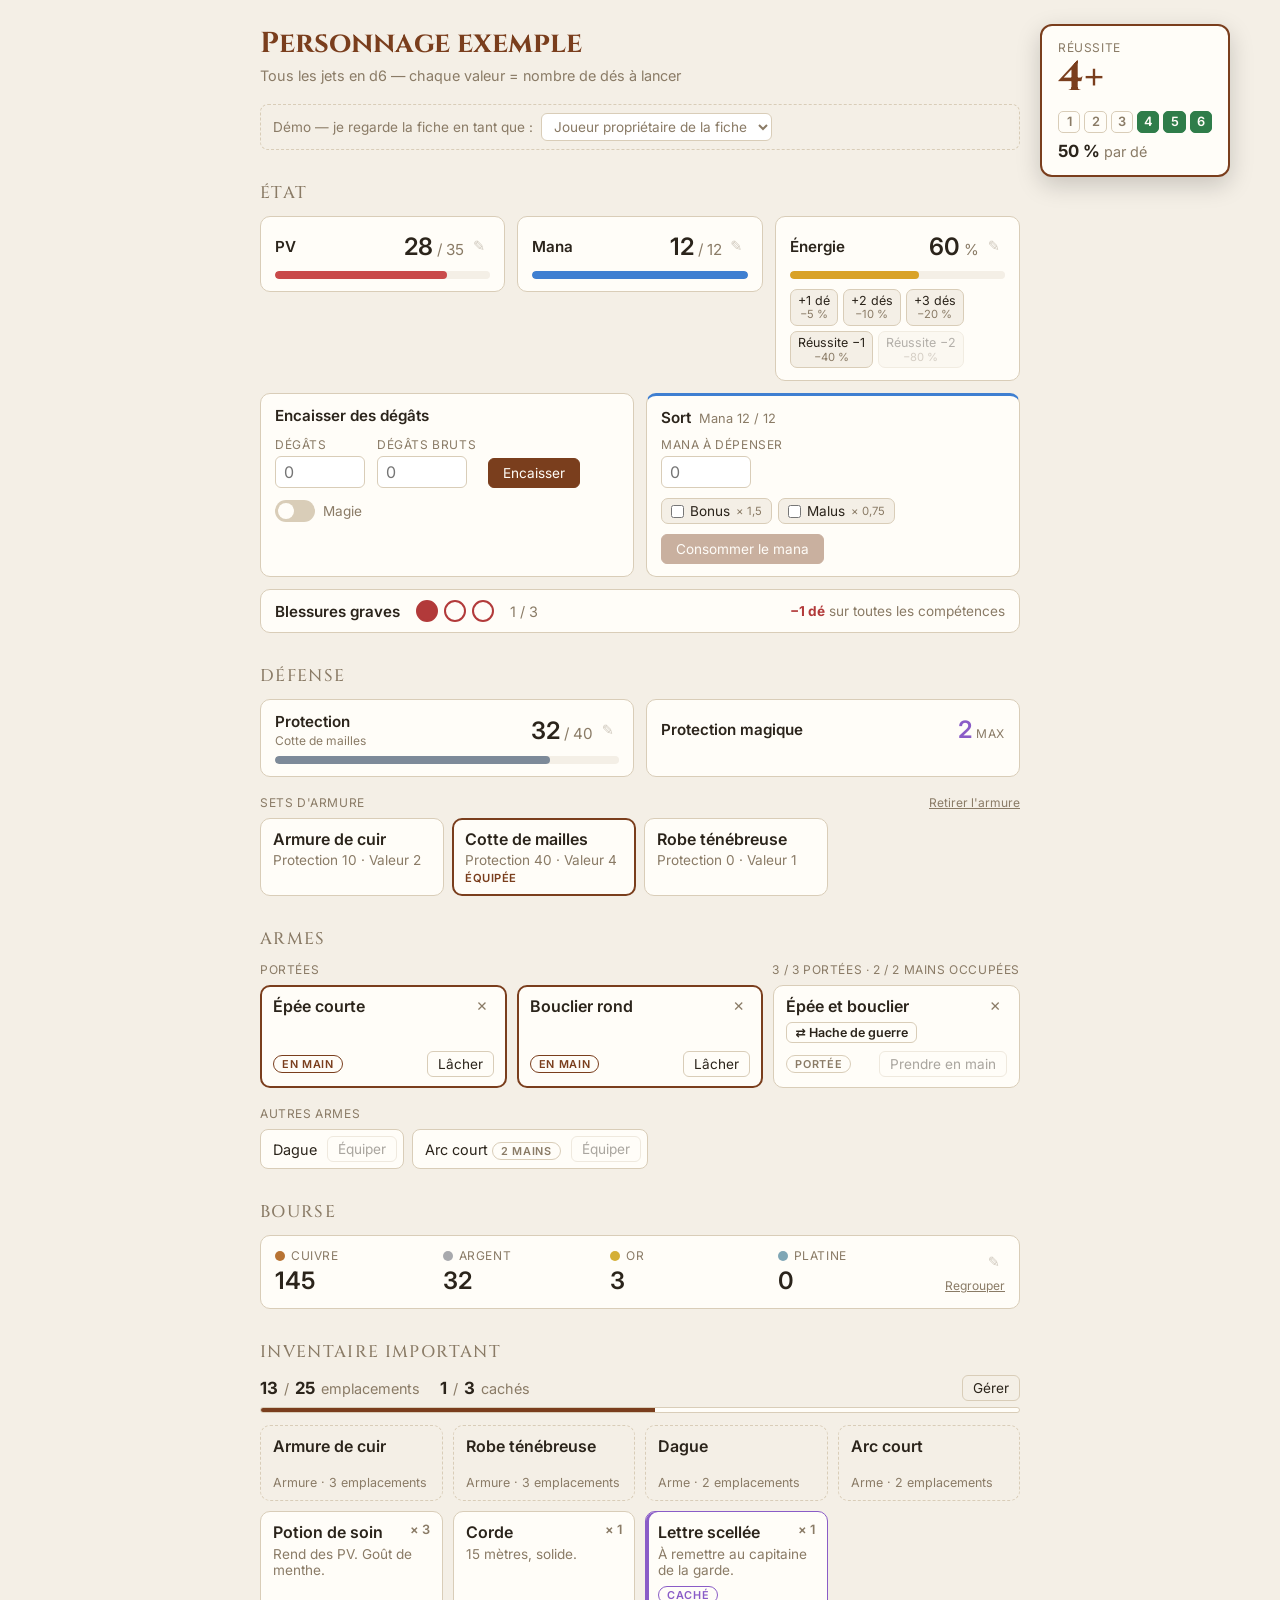
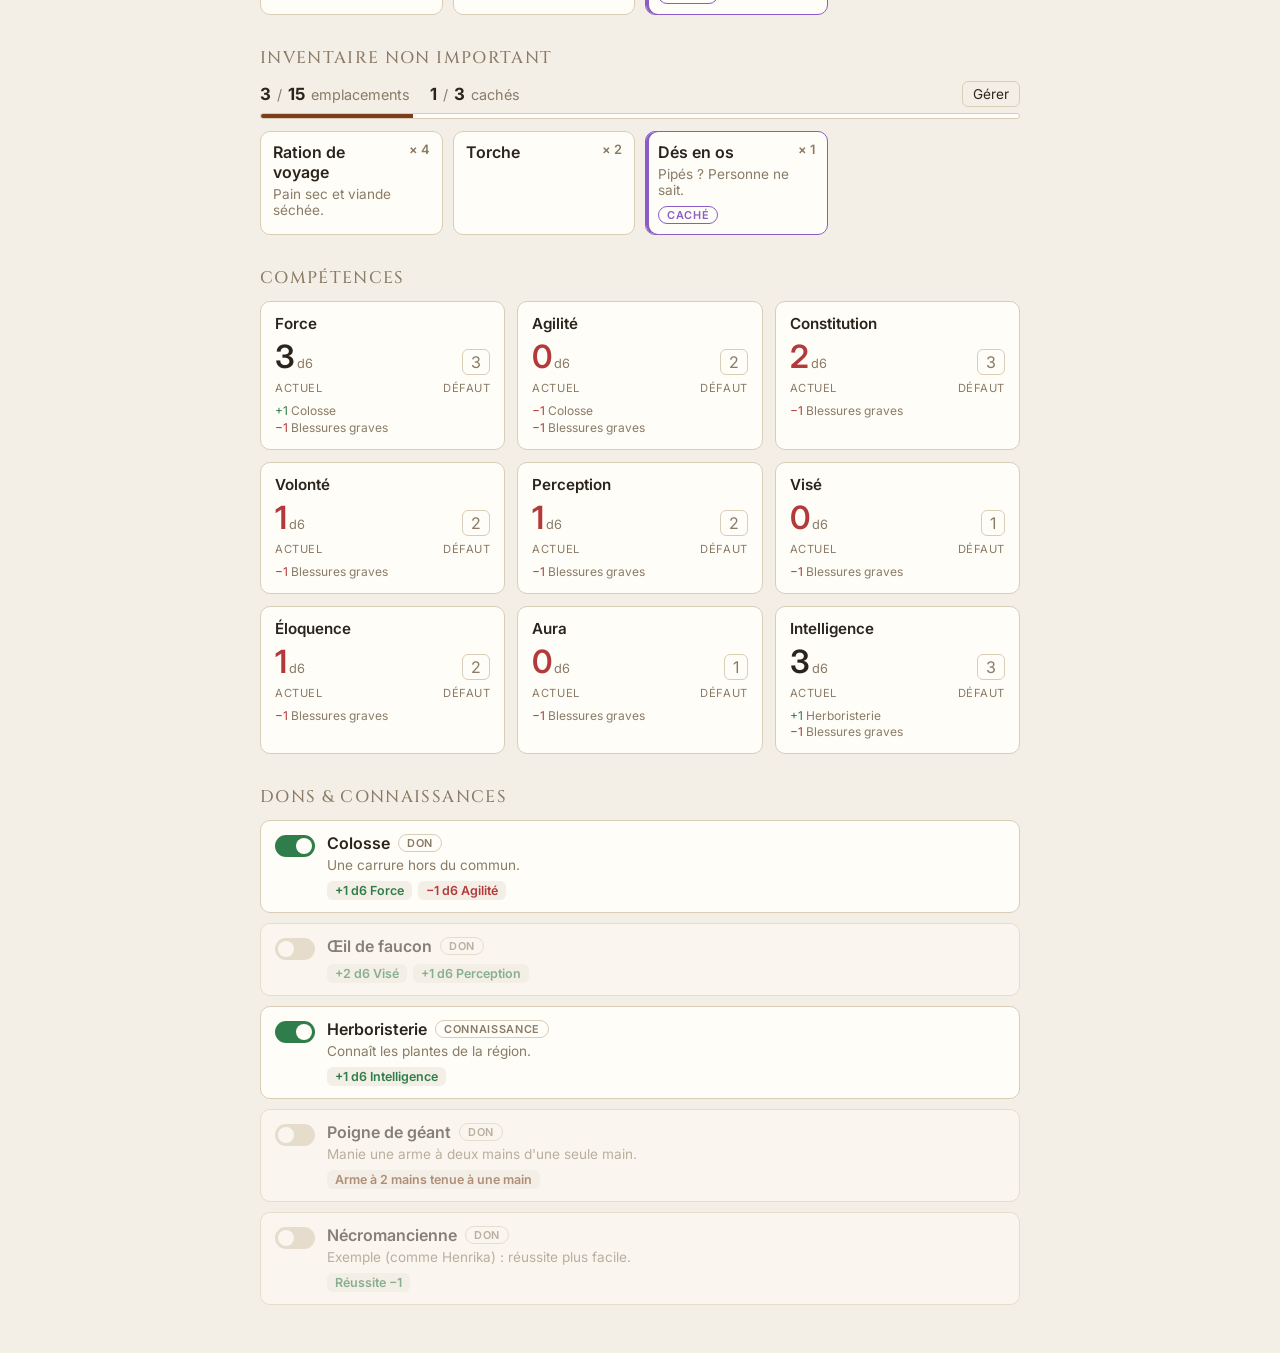
==== fiches/nardin/index.html @ 3ba42254 "Version 0.3.2 : image du personnage dans la marge gauche (Google Drive) - Apps Script : Images.gs (a" ====
<!doctype html>
<html lang="fr">
<head>
<meta charset="utf-8">
<meta name="viewport" content="width=device-width, initial-scale=1">
<title>Fiche personnage</title>
<link rel="preconnect" href="https://fonts.googleapis.com">
<link href="https://fonts.googleapis.com/css2?family=Cinzel:wght@500;700&family=Inter:wght@400;600&display=swap" rel="stylesheet">
<!-- VERSION (?v=…) : la même que dans ../../index.html, à changer partout à chaque mise à jour. -->
<link rel="stylesheet" href="css/base.css?v=0.3.2">
<link rel="stylesheet" href="css/composants.css?v=0.3.2">
<link rel="stylesheet" href="css/ressources.css?v=0.3.2">
<link rel="stylesheet" href="css/degats.css?v=0.3.2">
<link rel="stylesheet" href="css/mana.css?v=0.3.2">
<link rel="stylesheet" href="css/blessures.css?v=0.3.2">
<link rel="stylesheet" href="css/armures.css?v=0.3.2">
<link rel="stylesheet" href="css/armes.css?v=0.3.2">
<link rel="stylesheet" href="css/bourse.css?v=0.3.2">
<link rel="stylesheet" href="css/inventaire.css?v=0.3.2">
<link rel="stylesheet" href="css/competences.css?v=0.3.2">
<link rel="stylesheet" href="css/dons.css?v=0.3.2">
<link rel="stylesheet" href="css/mj.css?v=0.3.2">
<link rel="stylesheet" href="css/reussite.css?v=0.3.2">
</head>
<body>
<main class="fiche">
  <h1 id="nom-perso"></h1>
  <div class="sous-titre">Tous les jets en d6 — chaque valeur = nombre de dés à lancer</div>

  <div class="demo-role">
    Démo — je regarde la fiche en tant que :
    <select id="choix-role">
      <option value="mj">MJ</option>
      <option value="proprio" selected>Joueur propriétaire de la fiche</option>
      <option value="autre">Autre joueur</option>
    </select>
  </div>

  <h2>État</h2>
  <section class="ressources" id="ressources-etat"></section>
  <div class="actions-etat">
    <div id="zone-degats"></div>
    <div id="zone-mana"></div>
  </div>
  <div id="blessures"></div>

  <h2>Défense</h2>
  <section class="ressources deux" id="ressources-defense"></section>
  <div class="sous-label"><span>Sets d'armure</span><span id="retirer-armure"></span></div>
  <section class="armures" id="armures"></section>

  <h2>Armes</h2>
  <div class="sous-label sous-label--haut"><span>Portées</span><span id="compteur-armes"></span></div>
  <section class="slots" id="armes-portees"></section>
  <div class="sous-label"><span>Autres armes</span></div>
  <section class="inventaire" id="armes-inventaire"></section>

  <h2>Bourse</h2>
  <section class="bourse" id="bourse"></section>

  <div id="zone-inventaire"></div>
  <div id="zone-inventaireNonImportant"></div>

  <h2>Compétences</h2>
  <section class="competences" id="competences"></section>

  <h2>Dons &amp; connaissances</h2>
  <section class="dons" id="dons"></section>
  <div id="zone-mj"></div>

  <div id="reglages-mj"></div>
</main>

<aside class="panneau-reussite" id="reussite" aria-label="Seuil de réussite"></aside>

<!-- Outils -->
<script src="js/outils.js?v=0.3.2"></script>
<!-- Règles du jeu : données et calculs (aucun affichage) -->
<script src="js/regles/competences.js?v=0.3.2"></script>
<script src="js/regles/ressources.js?v=0.3.2"></script>
<script src="js/regles/armures.js?v=0.3.2"></script>
<script src="js/regles/armes.js?v=0.3.2"></script>
<script src="js/regles/bourse.js?v=0.3.2"></script>
<script src="js/regles/inventaires.js?v=0.3.2"></script>
<script src="js/regles/blessures.js?v=0.3.2"></script>
<script src="js/regles/efforts.js?v=0.3.2"></script>
<script src="js/regles/fatigue.js?v=0.3.2"></script>
<script src="js/regles/mana.js?v=0.3.2"></script>
<script src="js/regles/reussite.js?v=0.3.2"></script>
<script src="js/regles/dons.js?v=0.3.2"></script>
<script src="js/regles/des.js?v=0.3.2"></script>
<script src="js/regles/droits.js?v=0.3.2"></script>
<script src="js/regles/fiche.js?v=0.3.2"></script>
<!-- Actions : modifient la fiche en vérifiant les droits -->
<script src="js/actions/etat.js?v=0.3.2"></script>
<script src="js/actions/degats.js?v=0.3.2"></script>
<script src="js/actions/mana.js?v=0.3.2"></script>
<script src="js/actions/equipement.js?v=0.3.2"></script>
<script src="js/actions/bourse.js?v=0.3.2"></script>
<script src="js/actions/inventaire.js?v=0.3.2"></script>
<script src="js/actions/dons.js?v=0.3.2"></script>
<!-- Affichage : un fichier par bloc de la fiche -->
<script src="js/affichage/ressources.js?v=0.3.2"></script>
<script src="js/affichage/usure.js?v=0.3.2"></script>
<script src="js/affichage/efforts.js?v=0.3.2"></script>
<script src="js/affichage/reussite.js?v=0.3.2"></script>
<script src="js/affichage/degats.js?v=0.3.2"></script>
<script src="js/affichage/mana.js?v=0.3.2"></script>
<script src="js/affichage/blessures.js?v=0.3.2"></script>
<script src="js/affichage/armures.js?v=0.3.2"></script>
<script src="js/affichage/armes.js?v=0.3.2"></script>
<script src="js/affichage/bourse.js?v=0.3.2"></script>
<script src="js/affichage/inventaire.js?v=0.3.2"></script>
<script src="js/affichage/competences.js?v=0.3.2"></script>
<script src="js/affichage/dons.js?v=0.3.2"></script>
<script src="js/affichage/nouveau-don.js?v=0.3.2"></script>
<script src="js/affichage/reglages-mj.js?v=0.3.2"></script>
<!-- Lien avec le site (fiche ouverte dans le Grimoire) -->
<script src="js/integration/donnees-rp.js?v=0.3.2"></script>
<script src="js/integration/site.js?v=0.3.2"></script>
<!-- Démo (fiche ouverte seule) et démarrage : toujours en dernier -->
<script src="js/demo.js?v=0.3.2"></script>
<script src="js/demarrage.js?v=0.3.2"></script>
</body>
</html>
---- fiches/nardin/css/base.css ----
/* ─────────────────────────────────────────────────────────────
   Base : couleurs (clair / sombre), page, titres, petits éléments communs
   Chargé en premier ; chaque autre fichier correspond à un fichier de js/affichage/.
   ───────────────────────────────────────────────────────────── */

:root {
  --bg: #f4efe6; --carte: #fffdf8; --bord: #d9cdb8;
  --texte: #2b241b; --doux: #8a7b66; --accent: #7a3e1d;
  --bonus: #2f7d4a; --malus: #b23a3a; --champ: #fff;
}
@media (prefers-color-scheme: dark) {
  :root:not([data-theme="light"]) {
    --bg: #17140f; --carte: #221d16; --bord: #3d3427;
    --texte: #eee5d6; --doux: #a3947d; --accent: #e09a62;
    --bonus: #6fcf8e; --malus: #ef7b7b; --champ: #1a1611;
  }
}
:root[data-theme="dark"] {
  --bg: #17140f; --carte: #221d16; --bord: #3d3427;
  --texte: #eee5d6; --doux: #a3947d; --accent: #e09a62;
  --bonus: #6fcf8e; --malus: #ef7b7b; --champ: #1a1611;
}

* { box-sizing: border-box; }
body {
  margin: 0; padding: 24px 16px 48px;
  background: var(--bg); color: var(--texte);
  font-family: Inter, system-ui, sans-serif;
}
.fiche { max-width: 760px; margin: 0 auto; }
h1 { font-family: Cinzel, Georgia, serif; font-weight: 700; font-size: 1.8rem; margin: 0 0 4px; color: var(--accent); }
.sous-titre { color: var(--doux); font-size: .9rem; margin-bottom: 20px; }
h2 {
  font-family: Cinzel, Georgia, serif; font-weight: 500; font-size: 1.05rem;
  letter-spacing: .08em; text-transform: uppercase; margin: 32px 0 12px; color: var(--doux);
}
button, input, select, textarea { font: inherit; color: inherit; }

/* Barre de démo : qui regarde la fiche */
.demo-role {
  display: flex; flex-wrap: wrap; gap: 8px; align-items: center;
  font-size: .85rem; color: var(--doux);
  border: 1px dashed var(--bord); border-radius: 8px; padding: 8px 12px;
}
.demo-role select { background: var(--champ); border: 1px solid var(--bord); border-radius: 6px; padding: 4px 8px; }

.sous-label {
  display: flex; justify-content: space-between; align-items: center; margin: 18px 0 8px;
  font-size: .75rem; text-transform: uppercase; letter-spacing: .05em; color: var(--doux);
}
.sous-label--haut { margin-top: 0; }
.lien { background: none; border: none; color: var(--doux); cursor: pointer; font-size: .75rem; text-decoration: underline; padding: 0; }
.lien:hover { color: var(--accent); }

.detail-objet { display: block; font-size: .78rem; font-weight: 400; color: var(--doux); margin-top: 2px; }

.vide { color: var(--doux); font-style: italic; font-size: .9rem; }

.ligne { display: flex; flex-wrap: wrap; gap: 8px; }

.label { font-size: .75rem; text-transform: uppercase; letter-spacing: .05em; color: var(--doux); }
.erreur { color: var(--malus); font-size: .85rem; }

/* Fiche ouverte dans le site : pas de barre de démo, fond transparent */
body.integre { padding: 4px 2px 24px; background: transparent; }
body.integre .demo-role { display: none; }

body.integre .panneau-reussite { display: none; }   /* dans le site, c'est la page parente qui l'affiche */
body.integre { padding-bottom: 24px; }
---- fiches/nardin/css/composants.css ----
/* ─────────────────────────────────────────────────────────────
   Composants réutilisés partout : boutons, badges, interrupteur
   ───────────────────────────────────────────────────────────── */

.btn-icone {
  background: none; border: none; cursor: pointer; color: var(--doux);
  padding: 3px 5px; border-radius: 5px; font-size: .9rem; line-height: 1;
}
.btn-icone:hover { color: var(--accent); background: var(--bg); }
.btn-icone.crayon { opacity: .4; transition: opacity .15s; }

.btn-icone.ok { color: var(--bonus); font-weight: 700; }

.btn {
  background: none; border: 1px solid var(--bord); border-radius: 6px; padding: 4px 10px;
  cursor: pointer; font-size: .85rem;
}
.btn:hover { border-color: var(--accent); color: var(--accent); }
.btn.principal { background: var(--accent); color: var(--carte); border-color: var(--accent); }
.btn.principal:hover { opacity: .9; color: var(--carte); }
.btn.suppr { border: none; color: var(--doux); padding: 2px 6px; }
.btn.suppr:hover { color: var(--malus); }

.btn:disabled { opacity: .4; cursor: not-allowed; }
.btn:disabled:hover { border-color: var(--bord); color: inherit; }

.badge {
  font-size: .68rem; text-transform: uppercase; letter-spacing: .06em; font-weight: 600;
  border: 1px solid var(--bord); border-radius: 999px; padding: 1px 8px; color: var(--doux);
}

/* Interrupteur actif / inactif */
.switch { position: relative; width: 40px; height: 22px; margin-top: 2px; }
.switch input { opacity: 0; width: 0; height: 0; }
.switch span {
  position: absolute; inset: 0; border-radius: 999px; background: var(--bord); cursor: pointer; transition: .15s;
}
.switch span::before {
  content: ""; position: absolute; width: 16px; height: 16px; left: 3px; top: 3px;
  border-radius: 50%; background: var(--carte); transition: .15s;
}
.switch input:checked + span { background: var(--bonus); }
.switch input:checked + span::before { transform: translateX(18px); }
.switch input:disabled + span { cursor: not-allowed; opacity: .5; }
---- fiches/nardin/css/ressources.css ----
/* ─────────────────────────────────────────────────────────────
   Jauges PV / Mana / Énergie / Protection, efforts, fatigue, usure
   ───────────────────────────────────────────────────────────── */

.ressources { display: grid; gap: 12px; grid-template-columns: repeat(3, 1fr); }
@media (max-width: 520px) { .ressources { grid-template-columns: 1fr; } }
.res { background: var(--carte); border: 1px solid var(--bord); border-radius: 10px; padding: 12px 14px; }
.res-haut { display: flex; justify-content: space-between; align-items: baseline; }
.res-nom { font-weight: 600; font-size: .95rem; }
.res-val { font-size: 1.5rem; font-weight: 600; }
.res-val small { font-size: .95rem; font-weight: 400; color: var(--doux); }
.res-barre { height: 8px; border-radius: 999px; background: var(--bg); margin-top: 8px; overflow: hidden; }
.res-barre > div { height: 100%; border-radius: 999px; transition: width .2s; }
.res-haut { align-items: center; min-height: 34px; }
.res-droite { display: flex; align-items: center; gap: 4px; }

.res:hover .btn-icone.crayon, .btn-icone.crayon:focus-visible { opacity: 1; }

.res-edit input {
  width: 54px; font-size: 1rem; padding: 2px 4px;
  background: var(--champ); border: 1px solid var(--accent); border-radius: 6px;
}
.res-edit small { color: var(--doux); }
.res-haut { gap: 10px; }
.res-edit input { width: 46px; text-align: center; -moz-appearance: textfield; }
.res-edit input::-webkit-outer-spin-button,
.res-edit input::-webkit-inner-spin-button { -webkit-appearance: none; margin: 0; }
.ressources.deux { grid-template-columns: repeat(2, 1fr); }
@media (max-width: 520px) { .ressources.deux { grid-template-columns: 1fr; } }
.res-val small.etiquette { font-size: .75rem; text-transform: uppercase; letter-spacing: .05em; margin-left: 4px; }
.res.protection  .res-barre > div { background: #7d8a99; }
.res-source { display: block; font-size: .75rem; font-weight: 400; color: var(--doux); margin-top: 2px; }

.res.protMagique .res-val { color: #8a5cc7; }
.res.pv      .res-barre > div { background: #c94a4a; }
.res.mana    .res-barre > div { background: #3f7fd1; }
.res.energie .res-barre > div { background: #d9a227; }

#ressources-etat { align-items: start; }   /* PV et Mana ne s'étirent pas à la hauteur de l'Énergie */
/* Efforts : dépenser de l'énergie pour un bonus temporaire */
.efforts { margin-top: 10px; display: flex; flex-wrap: wrap; gap: 5px; }
.effort {
  display: inline-flex; flex-direction: column; align-items: center; line-height: 1.15;
  background: var(--bg); border: 1px solid var(--bord); border-radius: 7px;
  padding: 4px 7px; cursor: pointer; font-size: .78rem; color: var(--texte);
}
.effort small { color: var(--doux); font-size: .7rem; }
.effort:hover:not(:disabled) { border-color: #d9a227; }
.effort:disabled { opacity: .35; cursor: not-allowed; }
.effort.actif { background: #d9a227; border-color: #d9a227; color: #22180c; opacity: 1; font-weight: 600; }
.effort.actif small { color: #22180c; }
.effort-actif { margin-top: 8px; display: flex; align-items: center; justify-content: space-between; gap: 6px; font-size: .82rem; color: #d9a227; font-weight: 600; }
.effort-actif .btn { font-size: .78rem; padding: 3px 8px; }
.usure { margin-top: 8px; display: flex; flex-wrap: wrap; align-items: center; justify-content: space-between; gap: 6px;
         font-size: .82rem; font-weight: 600; color: #b08a1e; }
.usure.active { color: var(--malus); }
.usure .btn { font-size: .78rem; padding: 3px 8px; }

.fatigue-info { margin-top: 8px; font-size: .82rem; font-weight: 600; color: var(--malus); }
.fatigue-info.ignoree { color: var(--doux); font-weight: 400; font-style: italic; }
---- fiches/nardin/css/degats.css ----
/* ─────────────────────────────────────────────────────────────
   Encaisser des dégâts
   ───────────────────────────────────────────────────────────── */

.degats {
  height: 100%; align-content: flex-start; background: var(--carte); border: 1px solid var(--bord); border-radius: 10px;
  padding: 12px 14px; display: flex; flex-wrap: wrap; gap: 12px; align-items: flex-end;
}
.champ-degat { display: flex; flex-direction: column; gap: 4px; }
.champ-degat input {
  width: 90px; padding: 5px 8px; font-size: 1rem;
  background: var(--champ); border: 1px solid var(--bord); border-radius: 6px;
}
.champ-degat input:focus { outline: none; border-color: var(--accent); }
.degats .btn.principal { padding: 6px 14px; }
.toggle-magie { display: flex; align-items: center; gap: 8px; font-size: .85rem; color: var(--doux); padding-bottom: 5px; cursor: pointer; }
.toggle-magie .switch { margin-top: 0; }
.toggle-magie.on { color: #8a5cc7; font-weight: 600; }
.switch.magie input:checked + span { background: #8a5cc7; }
.recap .magie { color: #8a5cc7; font-weight: 600; }
.recap { flex-basis: 100%; font-size: .85rem; color: var(--doux); display: flex; flex-wrap: wrap; gap: 4px 10px; align-items: center; }
.recap b { color: var(--texte); font-weight: 600; }
.recap .m { color: var(--malus); font-weight: 600; }

.recap .divin { color: #b08a1e; font-weight: 700; }
---- fiches/nardin/css/mana.css ----
/* ─────────────────────────────────────────────────────────────
   Dégâts et Sort côte à côte (deux blocs compacts), et jet du sort sous la Réussite
   ───────────────────────────────────────────────────────────── */

.actions-etat { margin-top: 12px; display: grid; grid-template-columns: repeat(2, minmax(0, 1fr)); gap: 12px; align-items: stretch; }
.actions-etat:not(:has(.degats, .mana-sort)) { display: none; }
@media (max-width: 620px) { .actions-etat { grid-template-columns: 1fr; } }
.actions-etat > div:empty { display: none; }
.titre-bloc { font-weight: 600; font-size: .95rem; flex-basis: 100%; display: flex; justify-content: space-between; align-items: baseline; gap: 8px; }
.titre-bloc small { font-weight: 400; font-size: .8rem; color: var(--doux); }

/* Bloc Sort */
.mana-sort {
  --mana: #3f7fd1;
  height: 100%; background: var(--carte); border: 1px solid var(--bord); border-top: 3px solid var(--mana);
  border-radius: 10px; padding: 12px 14px;
  display: flex; flex-direction: column; gap: 10px; align-items: flex-start;
}
.mana-cases { display: flex; flex-wrap: wrap; gap: 6px; }
.case-sort {
  display: inline-flex; align-items: center; gap: 6px; cursor: pointer; font-size: .85rem;
  border: 1px solid var(--bord); border-radius: 7px; padding: 4px 9px; background: var(--bg);
}
.case-sort small { color: var(--doux); }
.case-sort input { margin: 0; accent-color: var(--mana); }
.case-sort.bonus:has(input:checked) { border-color: var(--bonus); color: var(--bonus); font-weight: 600; }
.case-sort.malus:has(input:checked) { border-color: var(--malus); color: var(--malus); font-weight: 600; }
.mana-action { display: flex; flex-wrap: wrap; align-items: center; gap: 8px; }
.mana-action .erreur { font-size: .8rem; }
.mana-confirmer { display: flex; flex-direction: column; gap: 6px; font-size: .88rem;
  border: 1px dashed var(--mana); border-radius: 8px; padding: 6px 10px; }
.mana-confirmer .boutons { display: flex; gap: 6px; }
.mana-sort .btn.principal { padding: 6px 14px; }

/* Jet du sort sous la Réussite (panneau de la fiche ouverte seule) */
.sort-reussite { --mana: #3f7fd1; margin-top: 10px; padding-top: 8px; border-top: 1px dashed var(--bord); }
.sort-reussite[hidden] { display: none; }
.sort-reussite .label small { text-transform: none; letter-spacing: 0; }
.sort-reussite .jet { font-size: 1.35rem; font-weight: 700; color: var(--mana); line-height: 1.2; overflow-wrap: anywhere; }
.sort-reussite .mult { font-size: .75rem; font-weight: 600; color: var(--doux); }
.sort-reussite .stats { display: flex; justify-content: space-between; gap: 6px; margin-top: 4px; font-variant-numeric: tabular-nums; }
.sort-reussite .stats span { display: flex; flex-direction: column; min-width: 0; }
.sort-reussite .stats small { font-size: .68rem; color: var(--doux); text-transform: uppercase; letter-spacing: .04em; }
.sort-reussite .stats b { font-size: .9rem; overflow-wrap: anywhere; }
.sort-reussite .stats .moy b { color: var(--mana); }
/* Écran étroit : le jet flotte juste sous le bandeau Réussite, par-dessus la fiche
   (le bandeau garde toujours la même hauteur : la fiche ne bouge pas quand le jet apparaît) */
@media (max-width: 1219px) {
  .sort-reussite {
    position: absolute; top: 100%; left: 0; right: 0; margin: 0; padding: 6px 16px;
    background: var(--carte); border-top: 1px dashed var(--bord); border-bottom: 2px solid var(--mana);
    box-shadow: 0 8px 18px rgba(0,0,0,.18);
    display: flex; flex-wrap: wrap; align-items: baseline; justify-content: center; column-gap: 10px;
  }
  .sort-reussite .jet { font-size: 1.05rem; }
  .sort-reussite .stats { margin-top: 0; gap: 10px; }
  .sort-reussite .stats span { flex-direction: row; gap: 4px; align-items: baseline; }
}

@media (prefers-color-scheme: dark) { :root:not([data-theme="light"]) :is(.mana-sort, .sort-reussite) { --mana: #6ea4ea; } }
:root[data-theme="dark"] :is(.mana-sort, .sort-reussite) { --mana: #6ea4ea; }
---- fiches/nardin/css/blessures.css ----
/* ─────────────────────────────────────────────────────────────
   Blessures graves
   ───────────────────────────────────────────────────────────── */

.blessures {
  margin-top: 12px; background: var(--carte); border: 1px solid var(--bord); border-radius: 10px;
  padding: 10px 14px; display: flex; flex-wrap: wrap; align-items: center; gap: 8px 16px;
}
.blessures-nom { font-weight: 600; font-size: .95rem; }
.pips { display: flex; gap: 6px; }
.pip {
  width: 22px; height: 22px; border-radius: 50%; padding: 0;
  border: 2px solid var(--malus); background: none; cursor: pointer; transition: background .15s;
}
.pip.on { background: var(--malus); }
.pip:disabled { cursor: default; }
.pip:not(:disabled):hover { box-shadow: 0 0 0 3px color-mix(in srgb, var(--malus) 25%, transparent); }
.blessures-compte { font-size: .9rem; color: var(--doux); }
.blessures-malus { margin-left: auto; font-size: .85rem; color: var(--doux); }
.blessures-malus b { color: var(--malus); }
---- fiches/nardin/css/armures.css ----
/* ─────────────────────────────────────────────────────────────
   Sets d'armure
   ───────────────────────────────────────────────────────────── */

.armures { display: grid; gap: 8px; grid-template-columns: repeat(auto-fill, minmax(170px, 1fr)); }
.armure {
  text-align: left; background: var(--carte); border: 1px solid var(--bord); border-radius: 10px;
  padding: 10px 12px; cursor: pointer; display: flex; flex-direction: column; gap: 3px;
}
.armure:hover { border-color: var(--accent); }
.armure.equipee { border: 2px solid var(--accent); padding: 9px 11px; cursor: default; }
.armure-nom { font-weight: 600; }
.armure-prot { font-size: .85rem; color: var(--doux); }

.armure-etat { font-size: .7rem; text-transform: uppercase; letter-spacing: .05em; color: var(--accent); font-weight: 600; }
---- fiches/nardin/css/armes.css ----
/* ─────────────────────────────────────────────────────────────
   Armes portées et autres armes
   ───────────────────────────────────────────────────────────── */

.slots { display: grid; gap: 10px; grid-template-columns: repeat(3, 1fr); }
@media (max-width: 520px) { .slots { grid-template-columns: 1fr; } }
.slot {
  background: var(--carte); border: 1px solid var(--bord); border-radius: 10px;
  padding: 10px 12px; min-height: 84px; display: flex; flex-direction: column; justify-content: space-between; gap: 8px;
}
.slot.vide { border-style: dashed; background: none; color: var(--doux); font-size: .85rem; align-items: center; justify-content: center; }
.slot.en-main { border: 2px solid var(--accent); padding: 9px 11px; }
.slot-haut { display: flex; justify-content: space-between; align-items: flex-start; gap: 6px; }
.slot-nom { font-weight: 600; }
.slot-actions { display: flex; justify-content: space-between; align-items: center; gap: 6px; }
.badge.main { color: var(--accent); border-color: var(--accent); }

.inventaire { display: flex; flex-wrap: wrap; gap: 8px; }
.objet {
  display: flex; align-items: center; gap: 10px; background: var(--carte);
  border: 1px solid var(--bord); border-radius: 8px; padding: 6px 6px 6px 12px; font-size: .9rem;
}

.slot-nom .badge { margin-left: 4px; vertical-align: 2px; }

/* Arme à deux formes */
.btn-forme { display: inline-block; margin-top: 6px; font-size: .78rem; font-weight: 600; padding: 2px 8px; }
.forme-objet { font-style: italic; }
---- fiches/nardin/css/bourse.css ----
/* ─────────────────────────────────────────────────────────────
   Bourse
   ───────────────────────────────────────────────────────────── */

.bourse {
  background: var(--carte); border: 1px solid var(--bord); border-radius: 10px;
  padding: 12px 14px; display: flex; gap: 12px; align-items: center;
}
.bourse-grille { flex: 1; display: grid; gap: 12px; grid-template-columns: repeat(4, 1fr); }
@media (max-width: 520px) { .bourse-grille { grid-template-columns: repeat(2, 1fr); } }
.piece { display: flex; flex-direction: column; gap: 4px; }
.piece-nom { display: flex; align-items: center; gap: 6px; font-size: .75rem; text-transform: uppercase; letter-spacing: .05em; color: var(--doux); }
.piece-pastille { width: 10px; height: 10px; border-radius: 50%; flex: none; }
.piece-val { font-size: 1.5rem; font-weight: 600; line-height: 1.2; }
.piece input {
  width: 100%; max-width: 110px; font-size: 1.1rem; padding: 3px 6px;
  background: var(--champ); border: 1px solid var(--accent); border-radius: 6px;
}
.bourse-actions { display: flex; flex-direction: column; align-items: flex-end; gap: 6px; }
.bourse-actions .duo { display: flex; gap: 2px; }
.bourse:hover .btn-icone.crayon { opacity: 1; }
---- fiches/nardin/css/inventaire.css ----
/* ─────────────────────────────────────────────────────────────
   Inventaires
   ───────────────────────────────────────────────────────────── */

.inv-entete { display: flex; justify-content: space-between; align-items: center; gap: 10px; margin-bottom: 6px; }
.inv-compte { display: flex; align-items: center; gap: 6px; font-size: .9rem; color: var(--doux); }
.inv-compte b { color: var(--texte); font-size: 1.05rem; }
.inv-compte.plein b { color: var(--malus); }
.inv-compte input {
  width: 56px; text-align: center; font-size: 1rem; padding: 2px 4px;
  background: var(--champ); border: 1px solid var(--accent); border-radius: 6px;
}
.inv-barre { height: 6px; border-radius: 999px; background: var(--carte); border: 1px solid var(--bord); overflow: hidden; margin-bottom: 12px; }
.inv-barre > div { height: 100%; background: var(--accent); }
.inv-barre.plein > div { background: var(--malus); }
.inv-entete:hover .btn-icone.crayon { opacity: 1; }
.cartes { display: grid; gap: 10px; grid-template-columns: repeat(auto-fill, minmax(180px, 1fr)); }
.carte {
  background: var(--carte); border: 1px solid var(--bord); border-radius: 10px;
  padding: 10px 12px; display: flex; flex-direction: column; gap: 4px; min-height: 76px;
}
.carte.equipement { background: none; border-style: dashed; }
.carte-haut { display: flex; justify-content: space-between; align-items: flex-start; gap: 6px; }
.carte-titre { font-weight: 600; }
.carte-qte { font-size: .8rem; font-weight: 600; color: var(--doux); white-space: nowrap; }
.carte-qte input {
  width: 54px; font-size: .85rem; padding: 1px 4px;
  background: var(--champ); border: 1px solid var(--bord); border-radius: 6px;
}
.carte-desc { font-size: .85rem; color: var(--doux); white-space: pre-wrap; }
.carte-desc-edit {
  width: 100%; min-height: 52px; resize: vertical; font-size: .85rem; padding: 4px 6px;
  background: var(--champ); border: 1px solid var(--bord); border-radius: 6px;
}
.carte-desc-edit:focus { outline: none; border-color: var(--accent); }
.inv-comptes { display: flex; flex-wrap: wrap; align-items: center; gap: 6px 20px; }
.carte.cachee { border-color: #8a5cc7; box-shadow: inset 3px 0 0 #8a5cc7; }
.badge.cache { color: #8a5cc7; border-color: #8a5cc7; }
.carte-pied { display: flex; justify-content: space-between; align-items: center; gap: 6px; margin-top: auto; padding-top: 4px; }
.case-cache { display: flex; align-items: center; gap: 6px; font-size: .85rem; color: var(--doux); }
.carte.ajout .case-cache input { width: auto; margin: 0; }
.carte-cout { font-size: .78rem; color: var(--doux); margin-top: auto; }
.carte.ajout { border: 1px dashed var(--accent); gap: 6px; }
.carte.ajout input, .carte.ajout textarea {
  width: 100%; padding: 5px 8px; background: var(--champ); border: 1px solid var(--bord); border-radius: 6px;
}
.carte.ajout textarea { min-height: 48px; resize: vertical; }
.carte.ajout .ligne { align-items: center; }
.carte.ajout .ligne input { width: 70px; }
---- fiches/nardin/css/competences.css ----
/* ─────────────────────────────────────────────────────────────
   Compétences
   ───────────────────────────────────────────────────────────── */

.competences { display: grid; gap: 12px; grid-template-columns: repeat(3, 1fr); }
@media (max-width: 520px) { .competences { grid-template-columns: repeat(2, 1fr); } }
.comp { background: var(--carte); border: 1px solid var(--bord); border-radius: 10px; padding: 12px 14px; }
.comp-nom { font-weight: 600; font-size: .95rem; margin-bottom: 8px; }
.comp-valeurs { display: flex; align-items: baseline; justify-content: space-between; }
.actuel { font-size: 2rem; font-weight: 600; line-height: 1; }
.actuel.up { color: var(--bonus); }
.actuel.down { color: var(--malus); }
.actuel small { font-size: .8rem; font-weight: 400; color: var(--doux); margin-left: 2px; }
.defaut { font-size: 1rem; color: var(--doux); border: 1px solid var(--bord); border-radius: 6px; padding: 2px 8px; }
.comp-legende {
  display: flex; justify-content: space-between; font-size: .7rem; color: var(--doux);
  margin-top: 6px; text-transform: uppercase; letter-spacing: .05em;
}
.comp-sources { margin-top: 8px; font-size: .75rem; color: var(--doux); line-height: 1.4; }
.comp-sources .p { color: var(--bonus); }
.comp-sources .m { color: var(--malus); }
---- fiches/nardin/css/dons.css ----
/* ─────────────────────────────────────────────────────────────
   Dons & connaissances
   ───────────────────────────────────────────────────────────── */

.dons { display: grid; gap: 10px; }

.don {
  background: var(--carte); border: 1px solid var(--bord); border-radius: 10px;
  padding: 12px 14px; display: grid; grid-template-columns: auto 1fr auto; gap: 12px; align-items: start;
}
.don.inactif { opacity: .55; }
.don-titre { font-weight: 600; display: flex; flex-wrap: wrap; gap: 8px; align-items: center; }

.don-desc { font-size: .85rem; color: var(--doux); margin-top: 4px; }
.effets { display: flex; flex-wrap: wrap; gap: 6px; margin-top: 8px; }
.effet { font-size: .78rem; font-weight: 600; border-radius: 6px; padding: 2px 8px; background: var(--bg); }
.effet.p { color: var(--bonus); }
.effet.m { color: var(--malus); }
.effet.regle { color: var(--accent); }
.partie-des[hidden], .partie-reussite[hidden], .partie-regle[hidden] { display: none; }
---- fiches/nardin/css/mj.css ----
/* ─────────────────────────────────────────────────────────────
   Outils du MJ : formulaire « Ajouter un don » et réglages
   ───────────────────────────────────────────────────────────── */

.form-don {
  margin-top: 12px; background: var(--carte); border: 1px solid var(--accent);
  border-radius: 10px; padding: 14px; display: grid; gap: 10px;
}
.form-don h3 { margin: 0; font-family: Cinzel, Georgia, serif; font-size: 1rem; color: var(--accent); }

.form-don input, .form-don select, .form-don textarea {
  background: var(--champ); border: 1px solid var(--bord); border-radius: 6px; padding: 6px 8px;
}
.form-don input[name="nom"] { flex: 1; min-width: 160px; }
.form-don textarea { width: 100%; min-height: 54px; resize: vertical; }
.form-don .espace { flex: 1; }
.effet-ligne { display: flex; gap: 8px; align-items: center; }
.effet-ligne input { width: 70px; }

.reglages {
  background: var(--carte); border: 1px solid var(--accent); border-radius: 10px;
  padding: 14px; display: grid; gap: 16px;
}
.reglages input[type="text"], .reglages input[type="number"], .reglages select {
  background: var(--champ); border: 1px solid var(--bord); border-radius: 6px; padding: 6px 8px;
}
.reglage-nom { display: grid; gap: 4px; }
.reglage-reussite { max-width: 120px; }
.reglage-comp { display: grid; gap: 8px; grid-template-columns: repeat(3, 1fr); margin-top: 6px; }
@media (max-width: 520px) { .reglage-comp { grid-template-columns: repeat(2, 1fr); } }
.reglage-comp label { display: flex; align-items: center; justify-content: space-between; gap: 8px; font-size: .9rem; }
.reglage-comp input { width: 64px; text-align: center; }
.reglage-coches { display: grid; gap: 4px 16px; grid-template-columns: repeat(auto-fill, minmax(200px, 1fr)); margin-top: 6px; }
.reglage-coches label { display: flex; align-items: baseline; gap: 6px; font-size: .9rem; cursor: pointer; }
.reglage-coches small { color: var(--doux); }
.reglage-coches input { accent-color: var(--accent); }
---- fiches/nardin/css/reussite.css ----
/* ─────────────────────────────────────────────────────────────
   Panneau « Réussite » : à droite sur PC, bandeau en haut sur écran étroit
   ───────────────────────────────────────────────────────────── */

.panneau-reussite {
  position: fixed; z-index: 10; background: var(--carte); border: 2px solid var(--accent);
  border-radius: 12px; box-shadow: 0 8px 24px rgba(0,0,0,.18);
}
.panneau-reussite .label { display: flex; justify-content: space-between; align-items: center; }
.seuil { font-family: Cinzel, Georgia, serif; font-weight: 700; font-size: 2.6rem; line-height: 1.1; color: var(--accent); }
.seuil.mieux { color: var(--bonus); }
.seuil.pire { color: var(--malus); }
.fatigue-reussite { margin-top: 4px; font-size: .8rem; font-weight: 600; color: var(--malus); }
.seuil-base { font-size: .8rem; color: var(--doux); }
.seuil-edit { display: flex; align-items: center; gap: 4px; margin: 6px 0; }
.seuil-edit input {
  width: 54px; font-size: 1.3rem; text-align: center; padding: 2px 4px;
  background: var(--champ); border: 1px solid var(--accent); border-radius: 6px;
}
.faces { display: grid; grid-template-columns: repeat(6, 1fr); gap: 4px; margin: 10px 0 8px; }
.face {
  aspect-ratio: 1; display: flex; align-items: center; justify-content: center; font-size: .8rem; font-weight: 600;
  border: 1px solid var(--bord); border-radius: 5px; color: var(--doux);
}
.face.ok { background: var(--bonus); border-color: var(--bonus); color: var(--carte); }
.chance { font-size: .9rem; color: var(--doux); }
.chance b { color: var(--texte); font-size: 1.05rem; }
.effet-reussite { margin-top: 6px; font-size: .8rem; font-weight: 600; color: #d9a227; }
.dons-reussite { margin-top: 6px; font-size: .8rem; font-weight: 600; color: var(--bonus); }
.panneau-reussite:hover .btn-icone.crayon { opacity: 1; }

/* PC : dans la marge droite, suit le défilement */
@media (min-width: 1220px) {
  .panneau-reussite { top: 24px; left: min(calc(50% + 380px + 20px), calc(100% - 190px - 12px)); width: 190px; padding: 14px 16px;
    max-height: calc(100vh - 48px); overflow-y: auto; }
}

/* Écran plus étroit (téléphone) : bandeau toujours visible en haut */
@media (max-width: 1219px) {
  body { padding-top: 76px; }
  .panneau-reussite {
    top: 0; left: 0; right: 0; border-radius: 0; border-width: 0 0 2px;
    padding: 8px 16px; display: flex; flex-wrap: wrap; align-items: center; justify-content: center; column-gap: 14px; row-gap: 2px;
  }
  .panneau-reussite .faces { display: none; }
  .panneau-reussite .seuil { font-size: 1.6rem; }
  .panneau-reussite .label { gap: 6px; }
  .panneau-reussite .effet-reussite, .panneau-reussite .fatigue-reussite, .panneau-reussite .dons-reussite { margin-top: 0; }
}
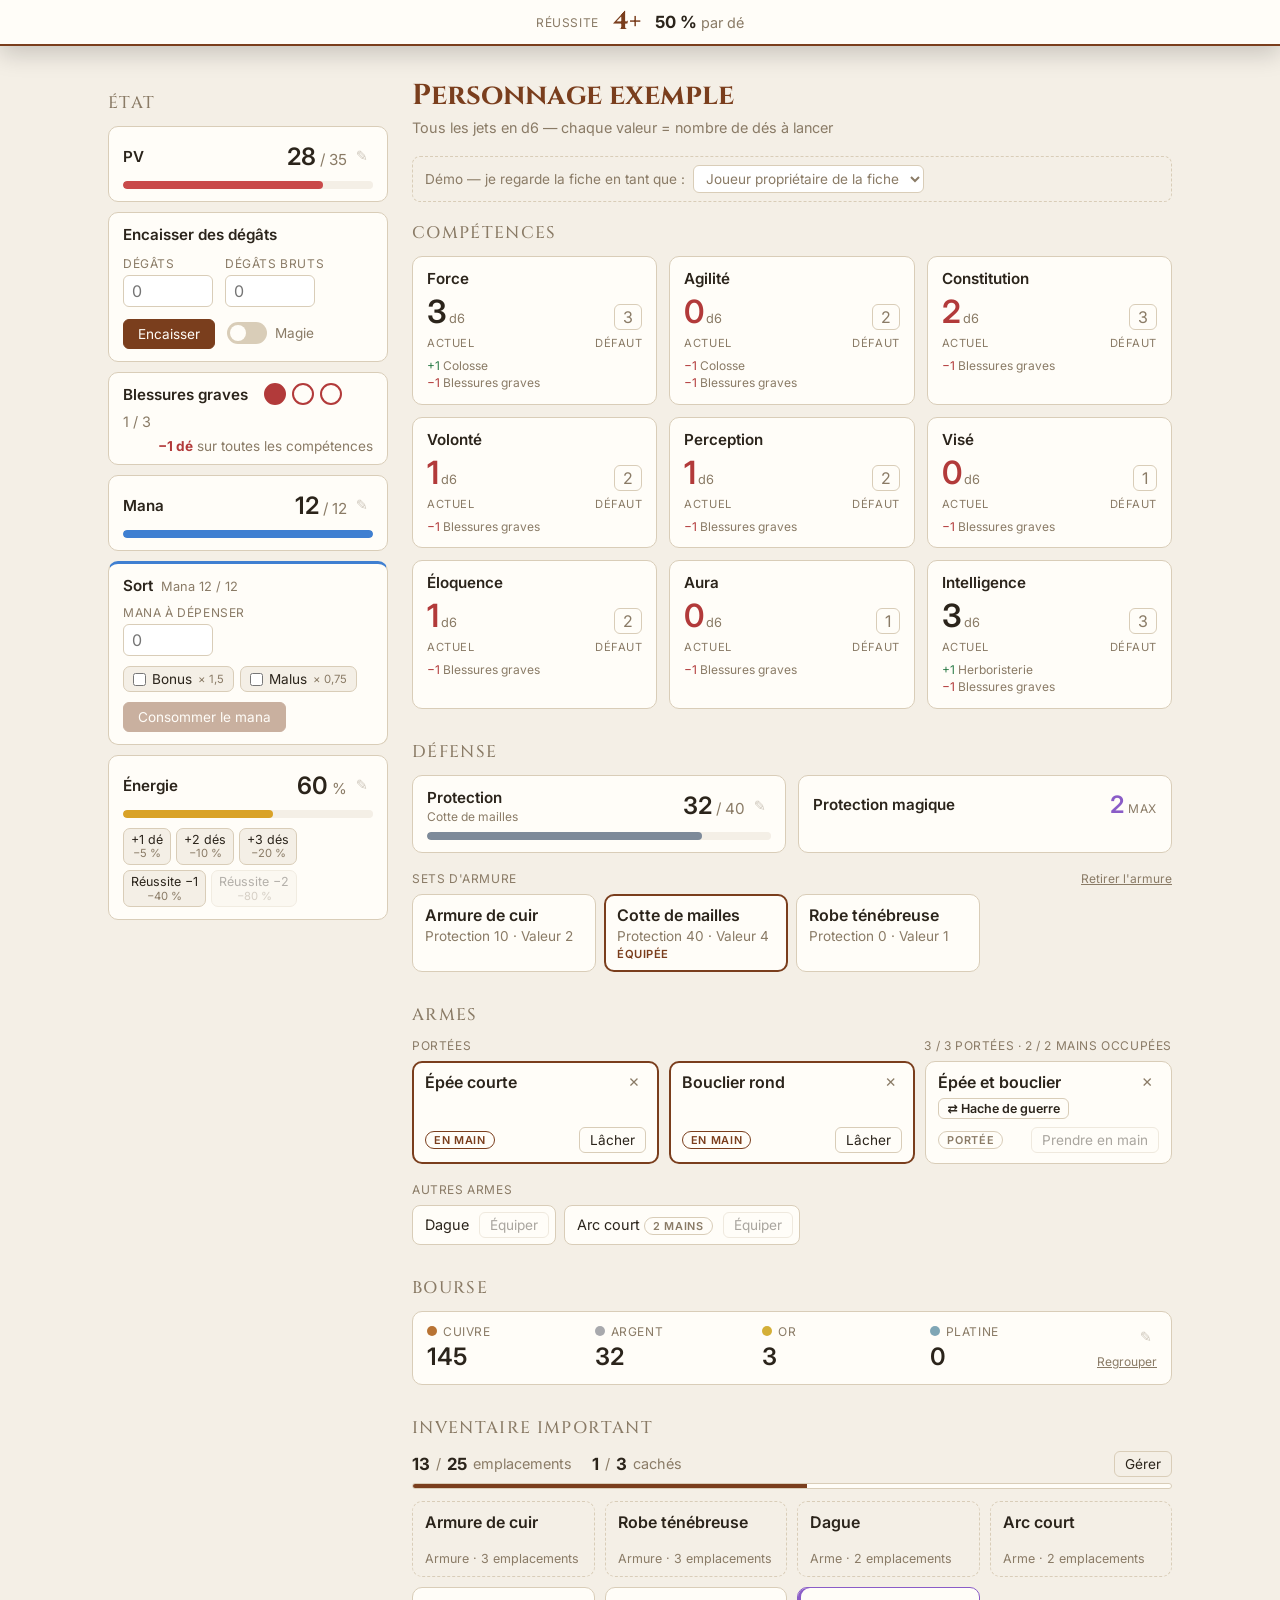
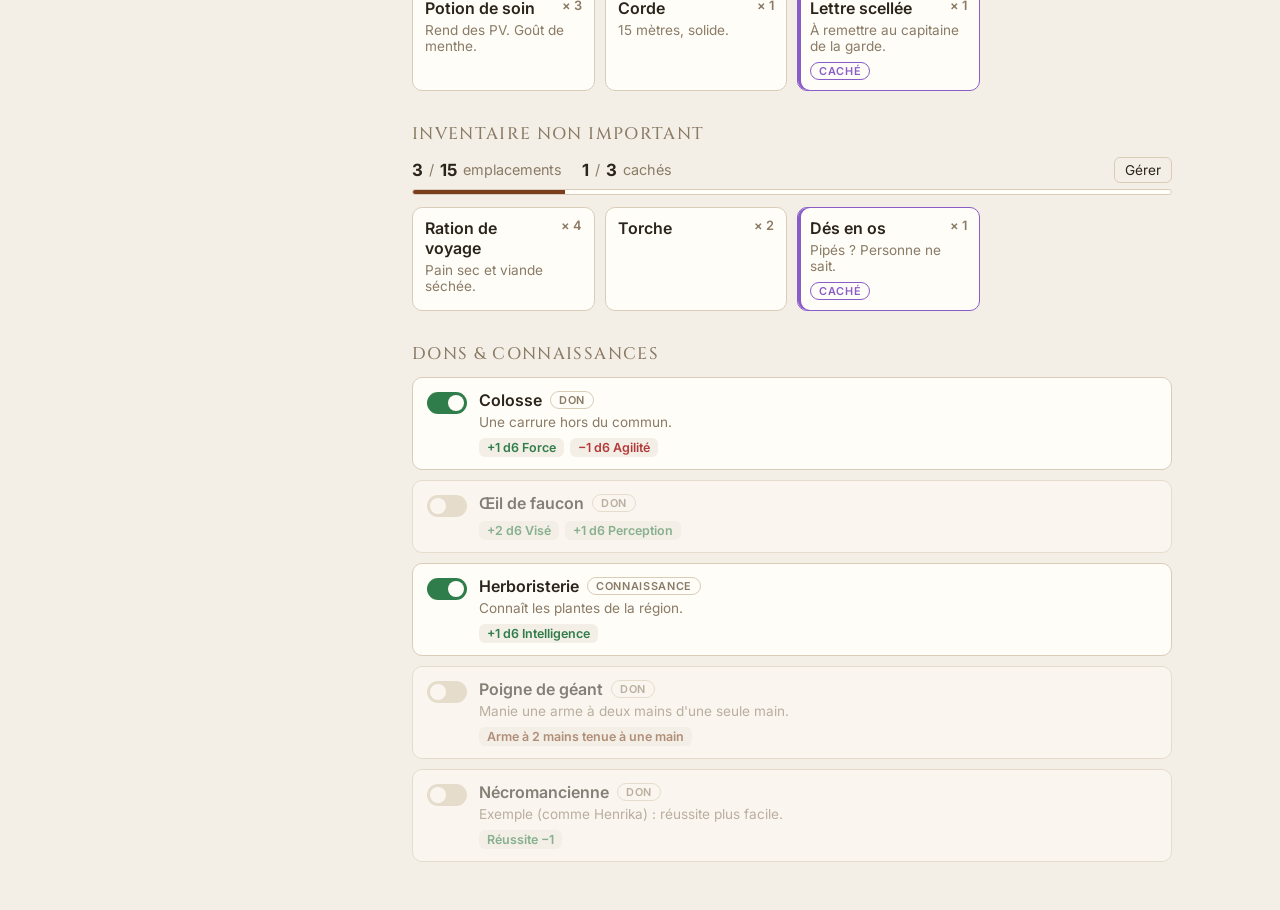
==== commit 674acbd1: "Version 0.3.3 : fiche en deux colonnes (état à gauche, compétences en premier) - Colonne de gauche d" ====
--- a/fiches/nardin/index.html
+++ b/fiches/nardin/index.html
@@ -7,23 +7,25 @@
 <link rel="preconnect" href="https://fonts.googleapis.com">
 <link href="https://fonts.googleapis.com/css2?family=Cinzel:wght@500;700&family=Inter:wght@400;600&display=swap" rel="stylesheet">
 <!-- VERSION (?v=…) : la même que dans ../../index.html, à changer partout à chaque mise à jour. -->
-<link rel="stylesheet" href="css/base.css?v=0.3.2">
-<link rel="stylesheet" href="css/composants.css?v=0.3.2">
-<link rel="stylesheet" href="css/ressources.css?v=0.3.2">
-<link rel="stylesheet" href="css/degats.css?v=0.3.2">
-<link rel="stylesheet" href="css/mana.css?v=0.3.2">
-<link rel="stylesheet" href="css/blessures.css?v=0.3.2">
-<link rel="stylesheet" href="css/armures.css?v=0.3.2">
-<link rel="stylesheet" href="css/armes.css?v=0.3.2">
-<link rel="stylesheet" href="css/bourse.css?v=0.3.2">
-<link rel="stylesheet" href="css/inventaire.css?v=0.3.2">
-<link rel="stylesheet" href="css/competences.css?v=0.3.2">
-<link rel="stylesheet" href="css/dons.css?v=0.3.2">
-<link rel="stylesheet" href="css/mj.css?v=0.3.2">
-<link rel="stylesheet" href="css/reussite.css?v=0.3.2">
+<link rel="stylesheet" href="css/base.css?v=0.3.3">
+<link rel="stylesheet" href="css/composants.css?v=0.3.3">
+<link rel="stylesheet" href="css/ressources.css?v=0.3.3">
+<link rel="stylesheet" href="css/degats.css?v=0.3.3">
+<link rel="stylesheet" href="css/mana.css?v=0.3.3">
+<link rel="stylesheet" href="css/colonnes.css?v=0.3.3">
+<link rel="stylesheet" href="css/blessures.css?v=0.3.3">
+<link rel="stylesheet" href="css/armures.css?v=0.3.3">
+<link rel="stylesheet" href="css/armes.css?v=0.3.3">
+<link rel="stylesheet" href="css/bourse.css?v=0.3.3">
+<link rel="stylesheet" href="css/inventaire.css?v=0.3.3">
+<link rel="stylesheet" href="css/competences.css?v=0.3.3">
+<link rel="stylesheet" href="css/dons.css?v=0.3.3">
+<link rel="stylesheet" href="css/mj.css?v=0.3.3">
+<link rel="stylesheet" href="css/reussite.css?v=0.3.3">
 </head>
 <body>
-<main class="fiche">
+<div class="page-fiche">
+<header class="entete-fiche">
   <h1 id="nom-perso"></h1>
   <div class="sous-titre">Tous les jets en d6 — chaque valeur = nombre de dés à lancer</div>
 
@@ -35,14 +37,25 @@
       <option value="autre">Autre joueur</option>
     </select>
   </div>
+</header>
 
-  <h2>État</h2>
-  <section class="ressources" id="ressources-etat"></section>
-  <div class="actions-etat">
+<!-- Colonne de gauche : image du personnage, puis PV / Mana / Énergie avec leurs outils -->
+<aside class="colonne-etat" aria-label="État du personnage">
+  <div id="portrait-perso" class="portrait-perso" hidden></div>
+  <h2 class="titre-etat">État</h2>
+  <div class="pile-etat">
+    <section class="ressources solo" id="res-pv"></section>
     <div id="zone-degats"></div>
+    <div id="blessures"></div>
+    <section class="ressources solo" id="res-mana"></section>
     <div id="zone-mana"></div>
+    <section class="ressources solo" id="res-energie"></section>
   </div>
-  <div id="blessures"></div>
+</aside>
+
+<main class="fiche">
+  <h2>Compétences</h2>
+  <section class="competences" id="competences"></section>
 
   <h2>Défense</h2>
   <section class="ressources deux" id="ressources-defense"></section>
@@ -61,65 +74,64 @@
   <div id="zone-inventaire"></div>
   <div id="zone-inventaireNonImportant"></div>
 
-  <h2>Compétences</h2>
-  <section class="competences" id="competences"></section>
-
   <h2>Dons &amp; connaissances</h2>
   <section class="dons" id="dons"></section>
   <div id="zone-mj"></div>
 
   <div id="reglages-mj"></div>
 </main>
+</div>
 
 <aside class="panneau-reussite" id="reussite" aria-label="Seuil de réussite"></aside>
 
 <!-- Outils -->
-<script src="js/outils.js?v=0.3.2"></script>
+<script src="js/outils.js?v=0.3.3"></script>
 <!-- Règles du jeu : données et calculs (aucun affichage) -->
-<script src="js/regles/competences.js?v=0.3.2"></script>
-<script src="js/regles/ressources.js?v=0.3.2"></script>
-<script src="js/regles/armures.js?v=0.3.2"></script>
-<script src="js/regles/armes.js?v=0.3.2"></script>
-<script src="js/regles/bourse.js?v=0.3.2"></script>
-<script src="js/regles/inventaires.js?v=0.3.2"></script>
-<script src="js/regles/blessures.js?v=0.3.2"></script>
-<script src="js/regles/efforts.js?v=0.3.2"></script>
-<script src="js/regles/fatigue.js?v=0.3.2"></script>
-<script src="js/regles/mana.js?v=0.3.2"></script>
-<script src="js/regles/reussite.js?v=0.3.2"></script>
-<script src="js/regles/dons.js?v=0.3.2"></script>
-<script src="js/regles/des.js?v=0.3.2"></script>
-<script src="js/regles/droits.js?v=0.3.2"></script>
-<script src="js/regles/fiche.js?v=0.3.2"></script>
+<script src="js/regles/competences.js?v=0.3.3"></script>
+<script src="js/regles/ressources.js?v=0.3.3"></script>
+<script src="js/regles/armures.js?v=0.3.3"></script>
+<script src="js/regles/armes.js?v=0.3.3"></script>
+<script src="js/regles/bourse.js?v=0.3.3"></script>
+<script src="js/regles/inventaires.js?v=0.3.3"></script>
+<script src="js/regles/blessures.js?v=0.3.3"></script>
+<script src="js/regles/efforts.js?v=0.3.3"></script>
+<script src="js/regles/fatigue.js?v=0.3.3"></script>
+<script src="js/regles/mana.js?v=0.3.3"></script>
+<script src="js/regles/reussite.js?v=0.3.3"></script>
+<script src="js/regles/dons.js?v=0.3.3"></script>
+<script src="js/regles/des.js?v=0.3.3"></script>
+<script src="js/regles/droits.js?v=0.3.3"></script>
+<script src="js/regles/fiche.js?v=0.3.3"></script>
 <!-- Actions : modifient la fiche en vérifiant les droits -->
-<script src="js/actions/etat.js?v=0.3.2"></script>
-<script src="js/actions/degats.js?v=0.3.2"></script>
-<script src="js/actions/mana.js?v=0.3.2"></script>
-<script src="js/actions/equipement.js?v=0.3.2"></script>
-<script src="js/actions/bourse.js?v=0.3.2"></script>
-<script src="js/actions/inventaire.js?v=0.3.2"></script>
-<script src="js/actions/dons.js?v=0.3.2"></script>
+<script src="js/actions/etat.js?v=0.3.3"></script>
+<script src="js/actions/degats.js?v=0.3.3"></script>
+<script src="js/actions/mana.js?v=0.3.3"></script>
+<script src="js/actions/equipement.js?v=0.3.3"></script>
+<script src="js/actions/bourse.js?v=0.3.3"></script>
+<script src="js/actions/inventaire.js?v=0.3.3"></script>
+<script src="js/actions/dons.js?v=0.3.3"></script>
 <!-- Affichage : un fichier par bloc de la fiche -->
-<script src="js/affichage/ressources.js?v=0.3.2"></script>
-<script src="js/affichage/usure.js?v=0.3.2"></script>
-<script src="js/affichage/efforts.js?v=0.3.2"></script>
-<script src="js/affichage/reussite.js?v=0.3.2"></script>
-<script src="js/affichage/degats.js?v=0.3.2"></script>
-<script src="js/affichage/mana.js?v=0.3.2"></script>
-<script src="js/affichage/blessures.js?v=0.3.2"></script>
-<script src="js/affichage/armures.js?v=0.3.2"></script>
-<script src="js/affichage/armes.js?v=0.3.2"></script>
-<script src="js/affichage/bourse.js?v=0.3.2"></script>
-<script src="js/affichage/inventaire.js?v=0.3.2"></script>
-<script src="js/affichage/competences.js?v=0.3.2"></script>
-<script src="js/affichage/dons.js?v=0.3.2"></script>
-<script src="js/affichage/nouveau-don.js?v=0.3.2"></script>
-<script src="js/affichage/reglages-mj.js?v=0.3.2"></script>
+<script src="js/affichage/ressources.js?v=0.3.3"></script>
+<script src="js/affichage/usure.js?v=0.3.3"></script>
+<script src="js/affichage/efforts.js?v=0.3.3"></script>
+<script src="js/affichage/reussite.js?v=0.3.3"></script>
+<script src="js/affichage/degats.js?v=0.3.3"></script>
+<script src="js/affichage/mana.js?v=0.3.3"></script>
+<script src="js/affichage/blessures.js?v=0.3.3"></script>
+<script src="js/affichage/armures.js?v=0.3.3"></script>
+<script src="js/affichage/armes.js?v=0.3.3"></script>
+<script src="js/affichage/bourse.js?v=0.3.3"></script>
+<script src="js/affichage/inventaire.js?v=0.3.3"></script>
+<script src="js/affichage/competences.js?v=0.3.3"></script>
+<script src="js/affichage/dons.js?v=0.3.3"></script>
+<script src="js/affichage/nouveau-don.js?v=0.3.3"></script>
+<script src="js/affichage/reglages-mj.js?v=0.3.3"></script>
+<script src="js/affichage/portrait.js?v=0.3.3"></script>
 <!-- Lien avec le site (fiche ouverte dans le Grimoire) -->
-<script src="js/integration/donnees-rp.js?v=0.3.2"></script>
-<script src="js/integration/site.js?v=0.3.2"></script>
+<script src="js/integration/donnees-rp.js?v=0.3.3"></script>
+<script src="js/integration/site.js?v=0.3.3"></script>
 <!-- Démo (fiche ouverte seule) et démarrage : toujours en dernier -->
-<script src="js/demo.js?v=0.3.2"></script>
-<script src="js/demarrage.js?v=0.3.2"></script>
+<script src="js/demo.js?v=0.3.3"></script>
+<script src="js/demarrage.js?v=0.3.3"></script>
 </body>
 </html>
--- a/fiches/nardin/css/mana.css
+++ b/fiches/nardin/css/mana.css
@@ -1,11 +1,7 @@
 /* ─────────────────────────────────────────────────────────────
-   Dégâts et Sort côte à côte (deux blocs compacts), et jet du sort sous la Réussite
+   Bloc Sort (sous la jauge de Mana) et jet du sort sous la Réussite
    ───────────────────────────────────────────────────────────── */
 
-.actions-etat { margin-top: 12px; display: grid; grid-template-columns: repeat(2, minmax(0, 1fr)); gap: 12px; align-items: stretch; }
-.actions-etat:not(:has(.degats, .mana-sort)) { display: none; }
-@media (max-width: 620px) { .actions-etat { grid-template-columns: 1fr; } }
-.actions-etat > div:empty { display: none; }
 .titre-bloc { font-weight: 600; font-size: .95rem; flex-basis: 100%; display: flex; justify-content: space-between; align-items: baseline; gap: 8px; }
 .titre-bloc small { font-weight: 400; font-size: .8rem; color: var(--doux); }
 
@@ -45,7 +41,7 @@
 .sort-reussite .stats .moy b { color: var(--mana); }
 /* Écran étroit : le jet flotte juste sous le bandeau Réussite, par-dessus la fiche
    (le bandeau garde toujours la même hauteur : la fiche ne bouge pas quand le jet apparaît) */
-@media (max-width: 1219px) {
+@media (max-width: 1299px) {
   .sort-reussite {
     position: absolute; top: 100%; left: 0; right: 0; margin: 0; padding: 6px 16px;
     background: var(--carte); border-top: 1px dashed var(--bord); border-bottom: 2px solid var(--mana);
--- a/fiches/nardin/css/colonnes.css
+++ b/fiches/nardin/css/colonnes.css
@@ -0,0 +1,87 @@
+/* ─────────────────────────────────────────────────────────────
+   Mise en page en colonnes
+   Large (≥ 1040 px) : à gauche l'image puis PV / Mana / Énergie avec leurs outils,
+                       au centre la fiche (Compétences en premier).
+   Moyen (620–1039 px) : l'état passe au-dessus, sur deux colonnes.
+   Étroit (< 620 px) : tout l'un sous l'autre.
+   Fiche ouverte seule sur grand écran (≥ 1300 px) : une place est gardée à droite
+   pour le cadre Réussite, qui ne passe jamais par-dessus la fiche.
+   ───────────────────────────────────────────────────────────── */
+
+.page-fiche {
+  --largeur-etat: 280px;
+  --largeur-centre: 760px;
+  --ecart-colonnes: 24px;
+  display: grid;
+  grid-template-columns: minmax(0, 1fr);
+  grid-template-areas: "entete" "etat" "corps";
+  max-width: var(--largeur-centre);
+  margin: 0 auto;
+}
+.entete-fiche { grid-area: entete; }
+.colonne-etat { grid-area: etat; min-width: 0; }
+.page-fiche > .fiche { grid-area: corps; min-width: 0; max-width: none; margin: 0; }
+.page-fiche > .fiche > h2:first-child { margin-top: 32px; }
+
+/* La pile de l'état : chaque jauge suivie de son outil */
+.pile-etat { display: grid; gap: 10px; grid-template-columns: minmax(0, 1fr); align-items: start; }
+.pile-etat > :empty { display: none; }
+.pile-etat > .ressources.solo { grid-template-columns: minmax(0, 1fr); }
+.pile-etat .blessures, .pile-etat .degats, .pile-etat .mana-sort { margin-top: 0; height: auto; }
+
+@media (min-width: 620px) and (max-width: 1039px) {
+  .pile-etat {
+    grid-template-columns: repeat(2, minmax(0, 1fr));
+    grid-template-areas: "pv mana" "degats sort" "blessures energie";
+  }
+  #res-pv { grid-area: pv; }        #res-mana { grid-area: mana; }      #res-energie { grid-area: energie; }
+  #zone-degats { grid-area: degats; } #zone-mana { grid-area: sort; }  #blessures { grid-area: blessures; }
+}
+
+@media (min-width: 1040px) {
+  .page-fiche {
+    grid-template-columns: var(--largeur-etat) minmax(0, var(--largeur-centre));
+    grid-template-areas: "etat entete" "etat corps";
+    grid-template-rows: auto 1fr;
+    column-gap: var(--ecart-colonnes);
+    max-width: calc(var(--largeur-etat) + var(--ecart-colonnes) + var(--largeur-centre));
+  }
+  .colonne-etat { align-self: start; }
+  .titre-etat { margin-top: 16px; }
+  .portrait-perso:not([hidden]) + .titre-etat { margin-top: 18px; }
+  .colonne-etat > .titre-etat:first-child { margin-top: 6px; }
+  .page-fiche > .fiche > h2:first-child { margin-top: 20px; }
+}
+
+/* Fiche seule sur grand écran : le bloc se décale à gauche pour laisser la place au cadre Réussite */
+@media (min-width: 1300px) {
+  body:not(.integre) .page-fiche { margin-left: max(0px, calc(50% - 645px)); }
+}
+
+/* ── Image du personnage (envoyée par le site : voir js/affichage/portrait.js) ── */
+.portrait-perso { margin-top: 6px; text-align: center; }
+.portrait-perso .portrait-image { display: block; width: 100%; padding: 0; border: 0; background: none; cursor: zoom-in; }
+.portrait-perso img { display: block; width: 100%; height: auto; max-height: 420px; object-fit: contain; border-radius: 10px; border: 1px solid var(--bord); }
+.portrait-perso .portrait-ajout {
+  width: 100%; aspect-ratio: 4 / 3;
+  display: flex; flex-direction: column; align-items: center; justify-content: center; gap: 4px;
+  background: var(--carte); color: var(--doux); cursor: pointer;
+  border: 1px dashed var(--bord); border-radius: 10px; font-size: .85rem;
+}
+.portrait-perso .portrait-ajout .plus { font-family: Cinzel, Georgia, serif; font-size: 1.8rem; line-height: 1; color: var(--accent); }
+.portrait-perso .portrait-ajout:hover { border-color: var(--accent); color: var(--texte); }
+.portrait-perso .portrait-attente {
+  width: 100%; aspect-ratio: 4 / 3; display: flex; align-items: center; justify-content: center;
+  border-radius: 10px; background: var(--carte); border: 1px solid var(--bord); color: var(--doux); font-size: .8rem; font-style: italic;
+}
+.portrait-perso .portrait-etat { margin: 6px 0 0; font-size: .75rem; color: var(--doux); }
+.portrait-perso .portrait-etat.erreur { color: var(--malus); }
+.portrait-perso .portrait-boutons { display: flex; justify-content: center; gap: 14px; margin-top: 6px; }
+.portrait-perso .lien-image {
+  background: none; border: 0; padding: 2px 0; cursor: pointer; font-size: .78rem;
+  color: var(--doux); text-decoration: underline; text-underline-offset: 2px;
+}
+.portrait-perso .lien-image:hover { color: var(--accent); }
+.portrait-perso .lien-image.danger:hover, .portrait-perso .lien-image.danger[data-confirmer] { color: var(--malus); }
+/* Sur écran plus étroit, le site montre l'image en vignette dans sa barre du haut */
+@media (max-width: 1039px) { .portrait-perso { display: none; } }
--- a/fiches/nardin/css/reussite.css
+++ b/fiches/nardin/css/reussite.css
@@ -30,13 +30,13 @@
 .panneau-reussite:hover .btn-icone.crayon { opacity: 1; }
 
 /* PC : dans la marge droite, suit le défilement */
-@media (min-width: 1220px) {
-  .panneau-reussite { top: 24px; left: min(calc(50% + 380px + 20px), calc(100% - 190px - 12px)); width: 190px; padding: 14px 16px;
+@media (min-width: 1300px) {   /* à droite du bloc « état + fiche » (voir colonnes.css) */
+  .panneau-reussite { top: 24px; left: min(calc(16px + max(0px, 50% - 661px) + 1084px), calc(100% - 190px - 12px)); width: 190px; padding: 14px 16px;
     max-height: calc(100vh - 48px); overflow-y: auto; }
 }
 
 /* Écran plus étroit (téléphone) : bandeau toujours visible en haut */
-@media (max-width: 1219px) {
+@media (max-width: 1299px) {
   body { padding-top: 76px; }
   .panneau-reussite {
     top: 0; left: 0; right: 0; border-radius: 0; border-width: 0 0 2px;
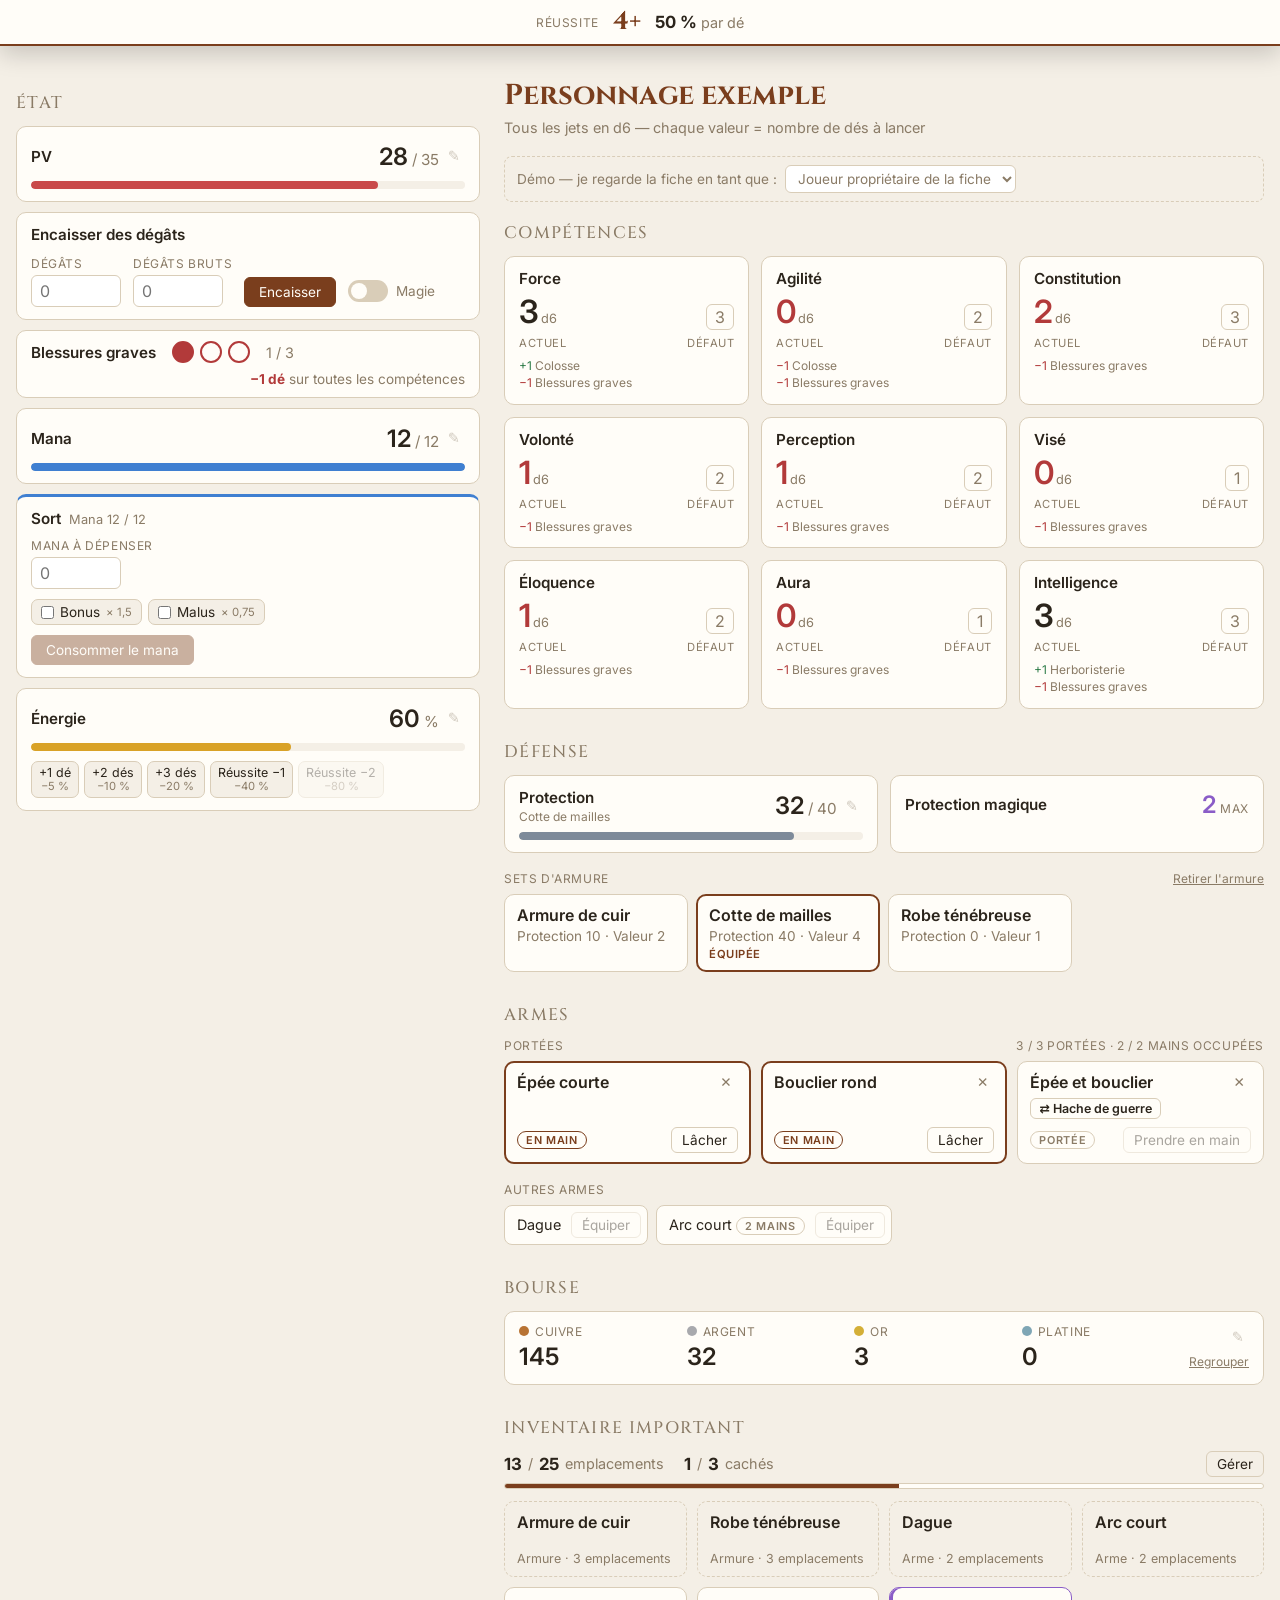
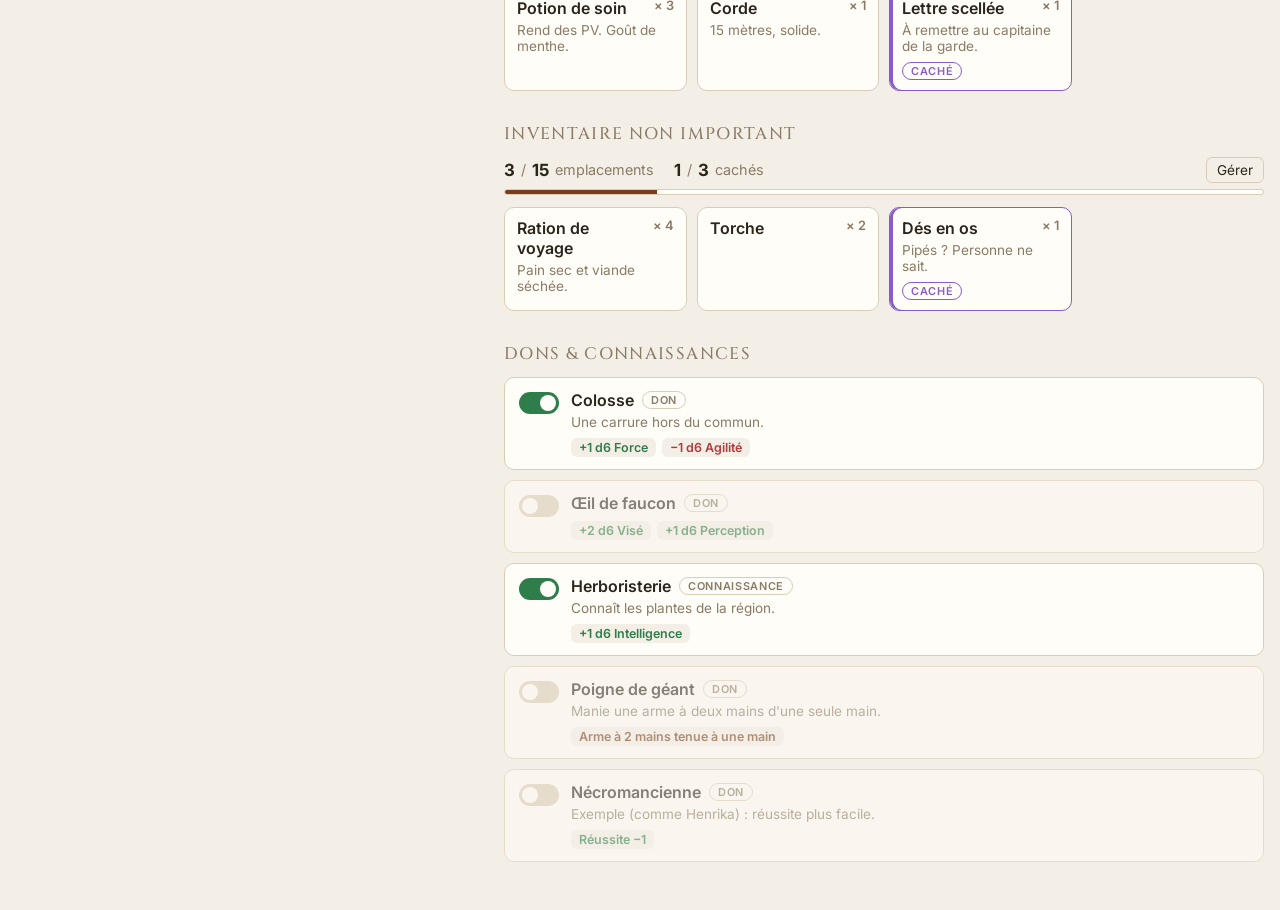
==== commit 1482eb35: "Version 0.3.4 : la colonne de gauche prend toute la place libre sur PC - Site et fiche seule : [état" ====
--- a/fiches/nardin/index.html
+++ b/fiches/nardin/index.html
@@ -7,21 +7,21 @@
 <link rel="preconnect" href="https://fonts.googleapis.com">
 <link href="https://fonts.googleapis.com/css2?family=Cinzel:wght@500;700&family=Inter:wght@400;600&display=swap" rel="stylesheet">
 <!-- VERSION (?v=…) : la même que dans ../../index.html, à changer partout à chaque mise à jour. -->
-<link rel="stylesheet" href="css/base.css?v=0.3.3">
-<link rel="stylesheet" href="css/composants.css?v=0.3.3">
-<link rel="stylesheet" href="css/ressources.css?v=0.3.3">
-<link rel="stylesheet" href="css/degats.css?v=0.3.3">
-<link rel="stylesheet" href="css/mana.css?v=0.3.3">
-<link rel="stylesheet" href="css/colonnes.css?v=0.3.3">
-<link rel="stylesheet" href="css/blessures.css?v=0.3.3">
-<link rel="stylesheet" href="css/armures.css?v=0.3.3">
-<link rel="stylesheet" href="css/armes.css?v=0.3.3">
-<link rel="stylesheet" href="css/bourse.css?v=0.3.3">
-<link rel="stylesheet" href="css/inventaire.css?v=0.3.3">
-<link rel="stylesheet" href="css/competences.css?v=0.3.3">
-<link rel="stylesheet" href="css/dons.css?v=0.3.3">
-<link rel="stylesheet" href="css/mj.css?v=0.3.3">
-<link rel="stylesheet" href="css/reussite.css?v=0.3.3">
+<link rel="stylesheet" href="css/base.css?v=0.3.4">
+<link rel="stylesheet" href="css/composants.css?v=0.3.4">
+<link rel="stylesheet" href="css/ressources.css?v=0.3.4">
+<link rel="stylesheet" href="css/degats.css?v=0.3.4">
+<link rel="stylesheet" href="css/mana.css?v=0.3.4">
+<link rel="stylesheet" href="css/colonnes.css?v=0.3.4">
+<link rel="stylesheet" href="css/blessures.css?v=0.3.4">
+<link rel="stylesheet" href="css/armures.css?v=0.3.4">
+<link rel="stylesheet" href="css/armes.css?v=0.3.4">
+<link rel="stylesheet" href="css/bourse.css?v=0.3.4">
+<link rel="stylesheet" href="css/inventaire.css?v=0.3.4">
+<link rel="stylesheet" href="css/competences.css?v=0.3.4">
+<link rel="stylesheet" href="css/dons.css?v=0.3.4">
+<link rel="stylesheet" href="css/mj.css?v=0.3.4">
+<link rel="stylesheet" href="css/reussite.css?v=0.3.4">
 </head>
 <body>
 <div class="page-fiche">
@@ -85,53 +85,53 @@
 <aside class="panneau-reussite" id="reussite" aria-label="Seuil de réussite"></aside>
 
 <!-- Outils -->
-<script src="js/outils.js?v=0.3.3"></script>
+<script src="js/outils.js?v=0.3.4"></script>
 <!-- Règles du jeu : données et calculs (aucun affichage) -->
-<script src="js/regles/competences.js?v=0.3.3"></script>
-<script src="js/regles/ressources.js?v=0.3.3"></script>
-<script src="js/regles/armures.js?v=0.3.3"></script>
-<script src="js/regles/armes.js?v=0.3.3"></script>
-<script src="js/regles/bourse.js?v=0.3.3"></script>
-<script src="js/regles/inventaires.js?v=0.3.3"></script>
-<script src="js/regles/blessures.js?v=0.3.3"></script>
-<script src="js/regles/efforts.js?v=0.3.3"></script>
-<script src="js/regles/fatigue.js?v=0.3.3"></script>
-<script src="js/regles/mana.js?v=0.3.3"></script>
-<script src="js/regles/reussite.js?v=0.3.3"></script>
-<script src="js/regles/dons.js?v=0.3.3"></script>
-<script src="js/regles/des.js?v=0.3.3"></script>
-<script src="js/regles/droits.js?v=0.3.3"></script>
-<script src="js/regles/fiche.js?v=0.3.3"></script>
+<script src="js/regles/competences.js?v=0.3.4"></script>
+<script src="js/regles/ressources.js?v=0.3.4"></script>
+<script src="js/regles/armures.js?v=0.3.4"></script>
+<script src="js/regles/armes.js?v=0.3.4"></script>
+<script src="js/regles/bourse.js?v=0.3.4"></script>
+<script src="js/regles/inventaires.js?v=0.3.4"></script>
+<script src="js/regles/blessures.js?v=0.3.4"></script>
+<script src="js/regles/efforts.js?v=0.3.4"></script>
+<script src="js/regles/fatigue.js?v=0.3.4"></script>
+<script src="js/regles/mana.js?v=0.3.4"></script>
+<script src="js/regles/reussite.js?v=0.3.4"></script>
+<script src="js/regles/dons.js?v=0.3.4"></script>
+<script src="js/regles/des.js?v=0.3.4"></script>
+<script src="js/regles/droits.js?v=0.3.4"></script>
+<script src="js/regles/fiche.js?v=0.3.4"></script>
 <!-- Actions : modifient la fiche en vérifiant les droits -->
-<script src="js/actions/etat.js?v=0.3.3"></script>
-<script src="js/actions/degats.js?v=0.3.3"></script>
-<script src="js/actions/mana.js?v=0.3.3"></script>
-<script src="js/actions/equipement.js?v=0.3.3"></script>
-<script src="js/actions/bourse.js?v=0.3.3"></script>
-<script src="js/actions/inventaire.js?v=0.3.3"></script>
-<script src="js/actions/dons.js?v=0.3.3"></script>
+<script src="js/actions/etat.js?v=0.3.4"></script>
+<script src="js/actions/degats.js?v=0.3.4"></script>
+<script src="js/actions/mana.js?v=0.3.4"></script>
+<script src="js/actions/equipement.js?v=0.3.4"></script>
+<script src="js/actions/bourse.js?v=0.3.4"></script>
+<script src="js/actions/inventaire.js?v=0.3.4"></script>
+<script src="js/actions/dons.js?v=0.3.4"></script>
 <!-- Affichage : un fichier par bloc de la fiche -->
-<script src="js/affichage/ressources.js?v=0.3.3"></script>
-<script src="js/affichage/usure.js?v=0.3.3"></script>
-<script src="js/affichage/efforts.js?v=0.3.3"></script>
-<script src="js/affichage/reussite.js?v=0.3.3"></script>
-<script src="js/affichage/degats.js?v=0.3.3"></script>
-<script src="js/affichage/mana.js?v=0.3.3"></script>
-<script src="js/affichage/blessures.js?v=0.3.3"></script>
-<script src="js/affichage/armures.js?v=0.3.3"></script>
-<script src="js/affichage/armes.js?v=0.3.3"></script>
-<script src="js/affichage/bourse.js?v=0.3.3"></script>
-<script src="js/affichage/inventaire.js?v=0.3.3"></script>
-<script src="js/affichage/competences.js?v=0.3.3"></script>
-<script src="js/affichage/dons.js?v=0.3.3"></script>
-<script src="js/affichage/nouveau-don.js?v=0.3.3"></script>
-<script src="js/affichage/reglages-mj.js?v=0.3.3"></script>
-<script src="js/affichage/portrait.js?v=0.3.3"></script>
+<script src="js/affichage/ressources.js?v=0.3.4"></script>
+<script src="js/affichage/usure.js?v=0.3.4"></script>
+<script src="js/affichage/efforts.js?v=0.3.4"></script>
+<script src="js/affichage/reussite.js?v=0.3.4"></script>
+<script src="js/affichage/degats.js?v=0.3.4"></script>
+<script src="js/affichage/mana.js?v=0.3.4"></script>
+<script src="js/affichage/blessures.js?v=0.3.4"></script>
+<script src="js/affichage/armures.js?v=0.3.4"></script>
+<script src="js/affichage/armes.js?v=0.3.4"></script>
+<script src="js/affichage/bourse.js?v=0.3.4"></script>
+<script src="js/affichage/inventaire.js?v=0.3.4"></script>
+<script src="js/affichage/competences.js?v=0.3.4"></script>
+<script src="js/affichage/dons.js?v=0.3.4"></script>
+<script src="js/affichage/nouveau-don.js?v=0.3.4"></script>
+<script src="js/affichage/reglages-mj.js?v=0.3.4"></script>
+<script src="js/affichage/portrait.js?v=0.3.4"></script>
 <!-- Lien avec le site (fiche ouverte dans le Grimoire) -->
-<script src="js/integration/donnees-rp.js?v=0.3.3"></script>
-<script src="js/integration/site.js?v=0.3.3"></script>
+<script src="js/integration/donnees-rp.js?v=0.3.4"></script>
+<script src="js/integration/site.js?v=0.3.4"></script>
 <!-- Démo (fiche ouverte seule) et démarrage : toujours en dernier -->
-<script src="js/demo.js?v=0.3.3"></script>
-<script src="js/demarrage.js?v=0.3.3"></script>
+<script src="js/demo.js?v=0.3.4"></script>
+<script src="js/demarrage.js?v=0.3.4"></script>
 </body>
 </html>
--- a/fiches/nardin/css/colonnes.css
+++ b/fiches/nardin/css/colonnes.css
@@ -1,9 +1,10 @@
 /* ─────────────────────────────────────────────────────────────
    Mise en page en colonnes
-   Large (≥ 1040 px) : à gauche l'image puis PV / Mana / Énergie avec leurs outils,
-                       au centre la fiche (Compétences en premier).
-   Moyen (620–1039 px) : l'état passe au-dessus, sur deux colonnes.
-   Étroit (< 620 px) : tout l'un sous l'autre.
+   Large (≥ 1040 px) : à gauche l'image puis PV / Mana / Énergie avec leurs outils
+                       (la colonne prend toute la largeur libre, de 280 à 760 px),
+                       au centre la fiche (Compétences en premier, 760 px).
+   Moyen : l'état passe au-dessus, sur deux colonnes.
+   Étroit (< 500 px) : tout l'un sous l'autre.
    Fiche ouverte seule sur grand écran (≥ 1300 px) : une place est gardée à droite
    pour le cadre Réussite, qui ne passe jamais par-dessus la fiche.
    ───────────────────────────────────────────────────────────── */
@@ -29,22 +30,29 @@
 .pile-etat > .ressources.solo { grid-template-columns: minmax(0, 1fr); }
 .pile-etat .blessures, .pile-etat .degats, .pile-etat .mana-sort { margin-top: 0; height: auto; }
 
-@media (min-width: 620px) and (max-width: 1039px) {
+/* Quand la colonne de l'état a de la place (≥ 500 px : écran moyen, ou très grand écran),
+   ses cartes passent sur deux colonnes : PV | Mana, Dégâts | Sort, Blessures | Énergie */
+.colonne-etat { container-type: inline-size; }
+@container (min-width: 500px) {
   .pile-etat {
     grid-template-columns: repeat(2, minmax(0, 1fr));
     grid-template-areas: "pv mana" "degats sort" "blessures energie";
   }
   #res-pv { grid-area: pv; }        #res-mana { grid-area: mana; }      #res-energie { grid-area: energie; }
   #zone-degats { grid-area: degats; } #zone-mana { grid-area: sort; }  #blessures { grid-area: blessures; }
+  /* Dégâts et Sort côte à côte : même hauteur, pas de trou sous le plus court */
+  #zone-degats, #zone-mana { align-self: stretch; }
+  #zone-degats > .degats, #zone-mana > .mana-sort { height: 100%; }
 }
 
+/* Large : la colonne de gauche prend toute la place disponible (280 px au moins), la fiche garde 760 px */
 @media (min-width: 1040px) {
   .page-fiche {
-    grid-template-columns: var(--largeur-etat) minmax(0, var(--largeur-centre));
+    grid-template-columns: minmax(var(--largeur-etat), 1fr) minmax(0, var(--largeur-centre));
     grid-template-areas: "etat entete" "etat corps";
     grid-template-rows: auto 1fr;
     column-gap: var(--ecart-colonnes);
-    max-width: calc(var(--largeur-etat) + var(--ecart-colonnes) + var(--largeur-centre));
+    max-width: none;
   }
   .colonne-etat { align-self: start; }
   .titre-etat { margin-top: 16px; }
@@ -53,17 +61,21 @@
   .page-fiche > .fiche > h2:first-child { margin-top: 20px; }
 }
 
-/* Fiche seule sur grand écran : le bloc se décale à gauche pour laisser la place au cadre Réussite */
+/* Fiche seule sur grand écran : même principe que le site, avec 210 px gardés à droite
+   pour le cadre Réussite (190 px) : la colonne de l'état prend tout le reste (280 à 760 px). */
 @media (min-width: 1300px) {
-  body:not(.integre) .page-fiche { margin-left: max(0px, calc(50% - 645px)); }
+  body:not(.integre) .page-fiche {
+    width: calc(clamp(280px, 100% - 994px, 760px) + 784px);
+    margin-left: max(0px, calc((100% - clamp(280px, 100% - 994px, 760px) - 994px) / 2));
+  }
 }
 
 /* ── Image du personnage (envoyée par le site : voir js/affichage/portrait.js) ── */
 .portrait-perso { margin-top: 6px; text-align: center; }
 .portrait-perso .portrait-image { display: block; width: 100%; padding: 0; border: 0; background: none; cursor: zoom-in; }
-.portrait-perso img { display: block; width: 100%; height: auto; max-height: 420px; object-fit: contain; border-radius: 10px; border: 1px solid var(--bord); }
+.portrait-perso img { display: block; width: 100%; height: auto; max-height: 480px; object-fit: contain; border-radius: 10px; border: 1px solid var(--bord); }
 .portrait-perso .portrait-ajout {
-  width: 100%; aspect-ratio: 4 / 3;
+  width: 100%; height: 150px;   /* emplacement vide : hauteur fixe, même dans une colonne très large */
   display: flex; flex-direction: column; align-items: center; justify-content: center; gap: 4px;
   background: var(--carte); color: var(--doux); cursor: pointer;
   border: 1px dashed var(--bord); border-radius: 10px; font-size: .85rem;
@@ -71,7 +83,7 @@
 .portrait-perso .portrait-ajout .plus { font-family: Cinzel, Georgia, serif; font-size: 1.8rem; line-height: 1; color: var(--accent); }
 .portrait-perso .portrait-ajout:hover { border-color: var(--accent); color: var(--texte); }
 .portrait-perso .portrait-attente {
-  width: 100%; aspect-ratio: 4 / 3; display: flex; align-items: center; justify-content: center;
+  width: 100%; height: 150px; display: flex; align-items: center; justify-content: center;
   border-radius: 10px; background: var(--carte); border: 1px solid var(--bord); color: var(--doux); font-size: .8rem; font-style: italic;
 }
 .portrait-perso .portrait-etat { margin: 6px 0 0; font-size: .75rem; color: var(--doux); }
--- a/fiches/nardin/css/reussite.css
+++ b/fiches/nardin/css/reussite.css
@@ -30,8 +30,8 @@
 .panneau-reussite:hover .btn-icone.crayon { opacity: 1; }
 
 /* PC : dans la marge droite, suit le défilement */
-@media (min-width: 1300px) {   /* à droite du bloc « état + fiche » (voir colonnes.css) */
-  .panneau-reussite { top: 24px; left: min(calc(16px + max(0px, 50% - 661px) + 1084px), calc(100% - 190px - 12px)); width: 190px; padding: 14px 16px;
+@media (min-width: 1300px) {   /* 20 px à droite de la fiche (voir colonnes.css) */
+  .panneau-reussite { top: 24px; left: min(calc(16px + max(0px, (100% - 1026px - clamp(280px, 100% - 1026px, 760px)) / 2) + clamp(280px, 100% - 1026px, 760px) + 804px), calc(100% - 190px - 12px)); width: 190px; padding: 14px 16px;
     max-height: calc(100vh - 48px); overflow-y: auto; }
 }
 
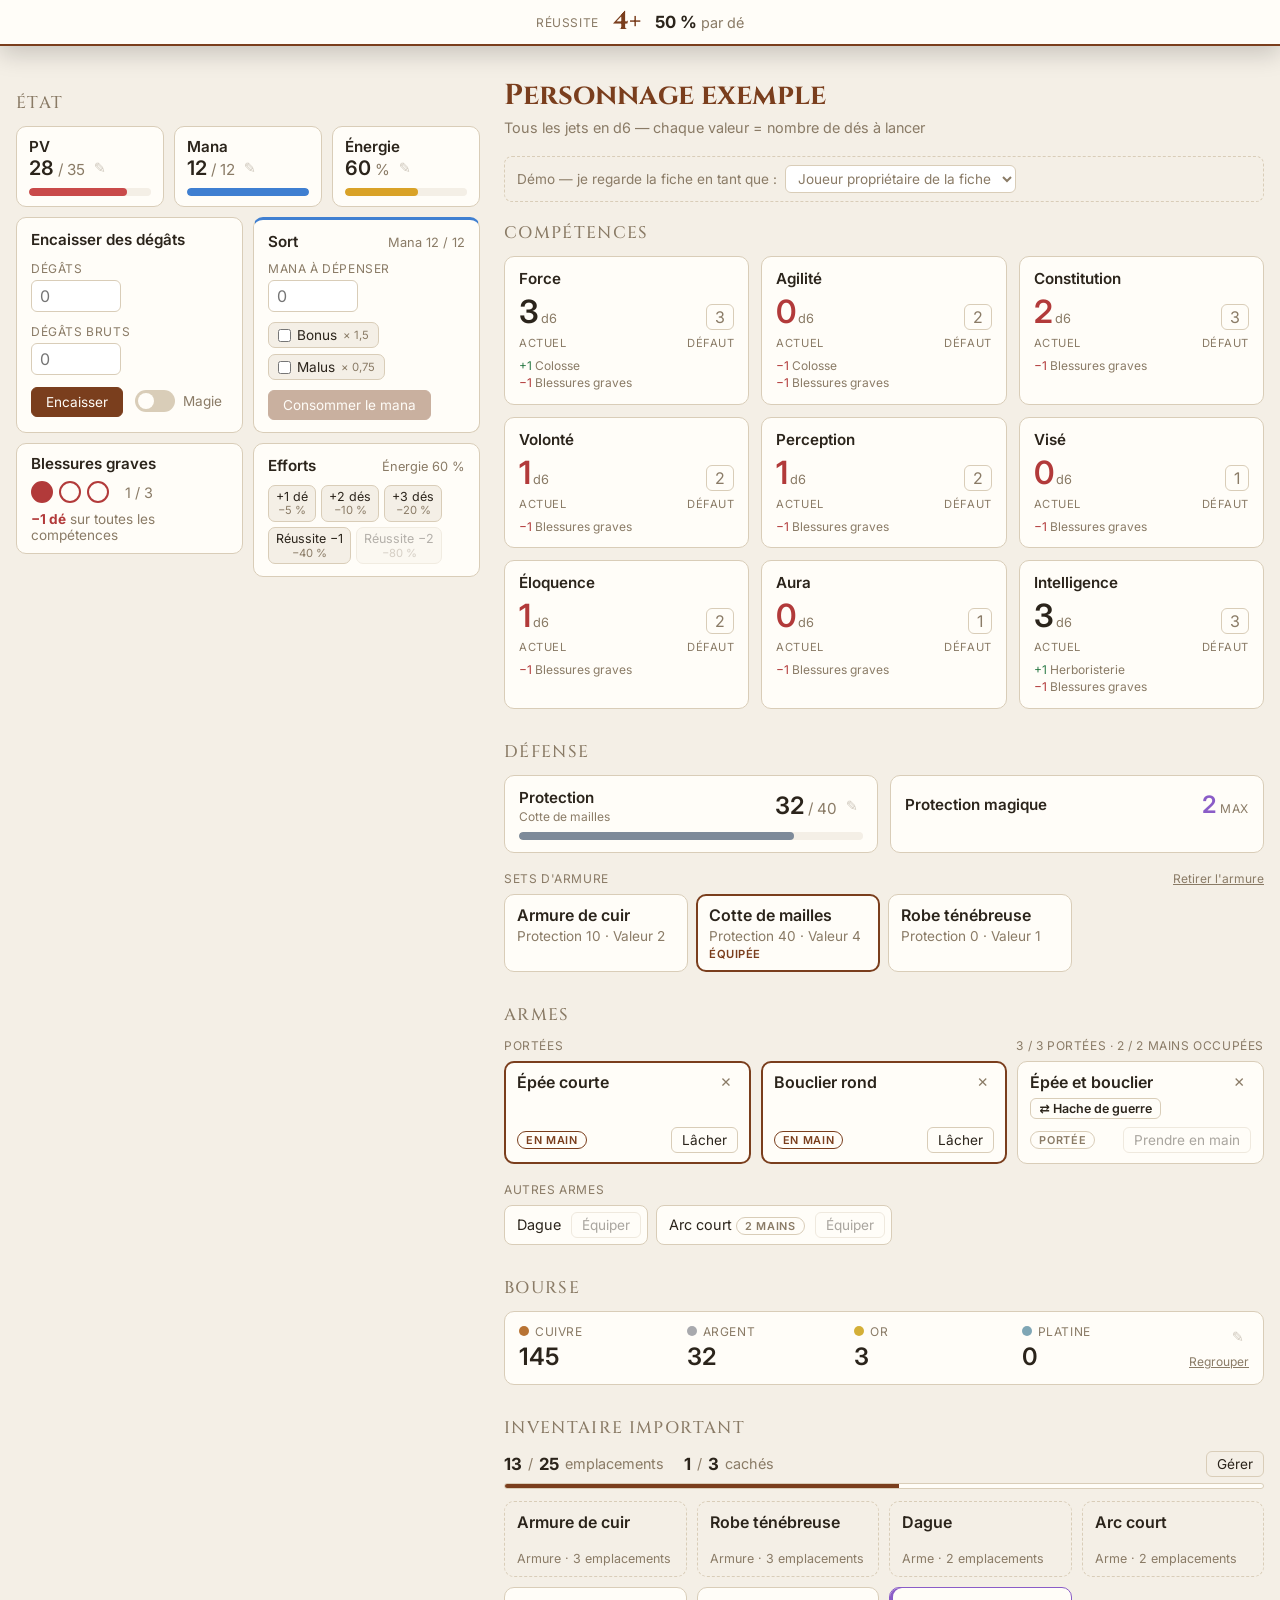
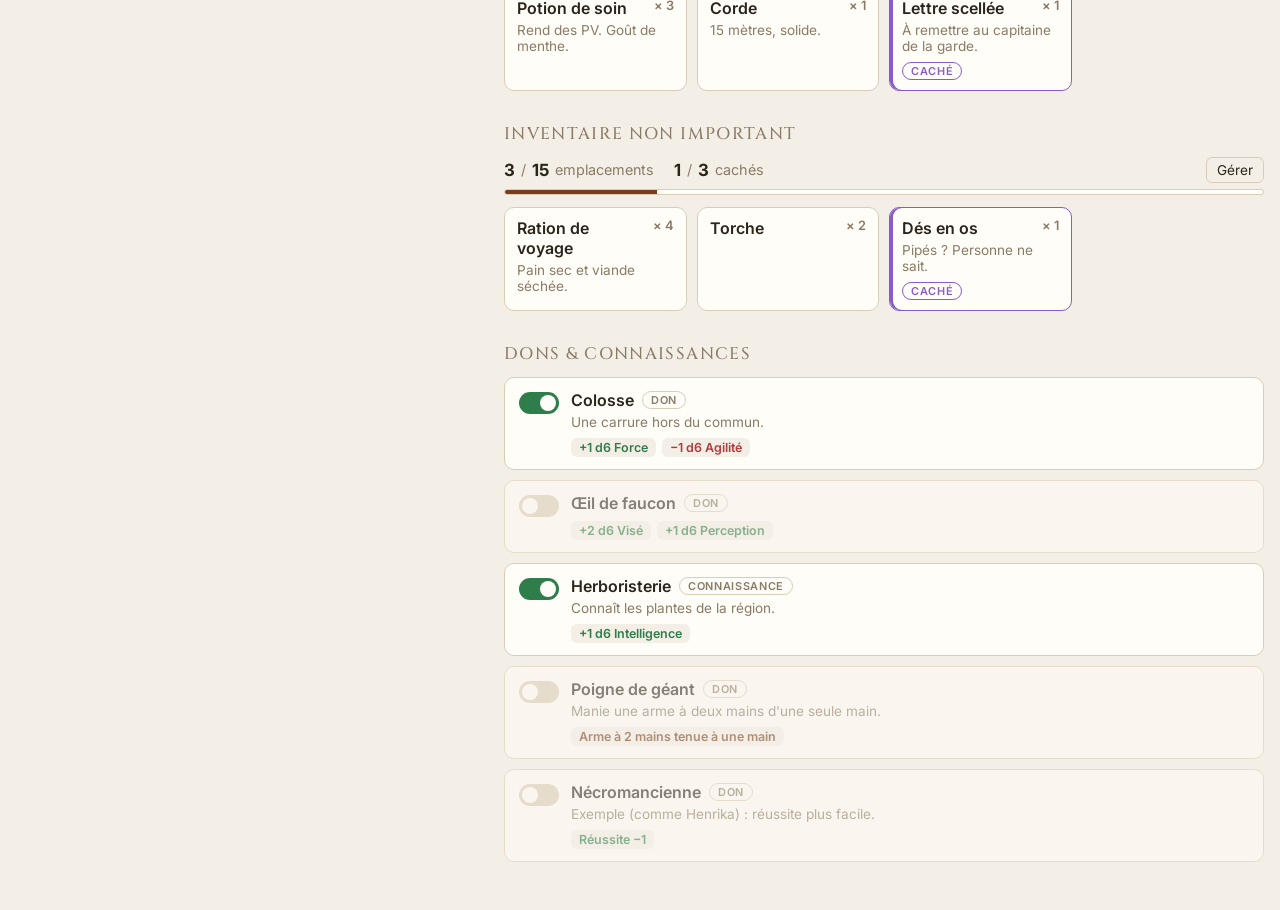
==== commit ca038374: "Version 0.3.5 : les trois jauges sur la même ligne, leurs outils dessous - Les efforts sortent de la" ====
--- a/fiches/nardin/index.html
+++ b/fiches/nardin/index.html
@@ -7,21 +7,21 @@
 <link rel="preconnect" href="https://fonts.googleapis.com">
 <link href="https://fonts.googleapis.com/css2?family=Cinzel:wght@500;700&family=Inter:wght@400;600&display=swap" rel="stylesheet">
 <!-- VERSION (?v=…) : la même que dans ../../index.html, à changer partout à chaque mise à jour. -->
-<link rel="stylesheet" href="css/base.css?v=0.3.4">
-<link rel="stylesheet" href="css/composants.css?v=0.3.4">
-<link rel="stylesheet" href="css/ressources.css?v=0.3.4">
-<link rel="stylesheet" href="css/degats.css?v=0.3.4">
-<link rel="stylesheet" href="css/mana.css?v=0.3.4">
-<link rel="stylesheet" href="css/colonnes.css?v=0.3.4">
-<link rel="stylesheet" href="css/blessures.css?v=0.3.4">
-<link rel="stylesheet" href="css/armures.css?v=0.3.4">
-<link rel="stylesheet" href="css/armes.css?v=0.3.4">
-<link rel="stylesheet" href="css/bourse.css?v=0.3.4">
-<link rel="stylesheet" href="css/inventaire.css?v=0.3.4">
-<link rel="stylesheet" href="css/competences.css?v=0.3.4">
-<link rel="stylesheet" href="css/dons.css?v=0.3.4">
-<link rel="stylesheet" href="css/mj.css?v=0.3.4">
-<link rel="stylesheet" href="css/reussite.css?v=0.3.4">
+<link rel="stylesheet" href="css/base.css?v=0.3.5">
+<link rel="stylesheet" href="css/composants.css?v=0.3.5">
+<link rel="stylesheet" href="css/ressources.css?v=0.3.5">
+<link rel="stylesheet" href="css/degats.css?v=0.3.5">
+<link rel="stylesheet" href="css/mana.css?v=0.3.5">
+<link rel="stylesheet" href="css/colonnes.css?v=0.3.5">
+<link rel="stylesheet" href="css/blessures.css?v=0.3.5">
+<link rel="stylesheet" href="css/armures.css?v=0.3.5">
+<link rel="stylesheet" href="css/armes.css?v=0.3.5">
+<link rel="stylesheet" href="css/bourse.css?v=0.3.5">
+<link rel="stylesheet" href="css/inventaire.css?v=0.3.5">
+<link rel="stylesheet" href="css/competences.css?v=0.3.5">
+<link rel="stylesheet" href="css/dons.css?v=0.3.5">
+<link rel="stylesheet" href="css/mj.css?v=0.3.5">
+<link rel="stylesheet" href="css/reussite.css?v=0.3.5">
 </head>
 <body>
 <div class="page-fiche">
@@ -50,6 +50,7 @@
     <section class="ressources solo" id="res-mana"></section>
     <div id="zone-mana"></div>
     <section class="ressources solo" id="res-energie"></section>
+    <div id="zone-efforts"></div>
   </div>
 </aside>
 
@@ -85,53 +86,53 @@
 <aside class="panneau-reussite" id="reussite" aria-label="Seuil de réussite"></aside>
 
 <!-- Outils -->
-<script src="js/outils.js?v=0.3.4"></script>
+<script src="js/outils.js?v=0.3.5"></script>
 <!-- Règles du jeu : données et calculs (aucun affichage) -->
-<script src="js/regles/competences.js?v=0.3.4"></script>
-<script src="js/regles/ressources.js?v=0.3.4"></script>
-<script src="js/regles/armures.js?v=0.3.4"></script>
-<script src="js/regles/armes.js?v=0.3.4"></script>
-<script src="js/regles/bourse.js?v=0.3.4"></script>
-<script src="js/regles/inventaires.js?v=0.3.4"></script>
-<script src="js/regles/blessures.js?v=0.3.4"></script>
-<script src="js/regles/efforts.js?v=0.3.4"></script>
-<script src="js/regles/fatigue.js?v=0.3.4"></script>
-<script src="js/regles/mana.js?v=0.3.4"></script>
-<script src="js/regles/reussite.js?v=0.3.4"></script>
-<script src="js/regles/dons.js?v=0.3.4"></script>
-<script src="js/regles/des.js?v=0.3.4"></script>
-<script src="js/regles/droits.js?v=0.3.4"></script>
-<script src="js/regles/fiche.js?v=0.3.4"></script>
+<script src="js/regles/competences.js?v=0.3.5"></script>
+<script src="js/regles/ressources.js?v=0.3.5"></script>
+<script src="js/regles/armures.js?v=0.3.5"></script>
+<script src="js/regles/armes.js?v=0.3.5"></script>
+<script src="js/regles/bourse.js?v=0.3.5"></script>
+<script src="js/regles/inventaires.js?v=0.3.5"></script>
+<script src="js/regles/blessures.js?v=0.3.5"></script>
+<script src="js/regles/efforts.js?v=0.3.5"></script>
+<script src="js/regles/fatigue.js?v=0.3.5"></script>
+<script src="js/regles/mana.js?v=0.3.5"></script>
+<script src="js/regles/reussite.js?v=0.3.5"></script>
+<script src="js/regles/dons.js?v=0.3.5"></script>
+<script src="js/regles/des.js?v=0.3.5"></script>
+<script src="js/regles/droits.js?v=0.3.5"></script>
+<script src="js/regles/fiche.js?v=0.3.5"></script>
 <!-- Actions : modifient la fiche en vérifiant les droits -->
-<script src="js/actions/etat.js?v=0.3.4"></script>
-<script src="js/actions/degats.js?v=0.3.4"></script>
-<script src="js/actions/mana.js?v=0.3.4"></script>
-<script src="js/actions/equipement.js?v=0.3.4"></script>
-<script src="js/actions/bourse.js?v=0.3.4"></script>
-<script src="js/actions/inventaire.js?v=0.3.4"></script>
-<script src="js/actions/dons.js?v=0.3.4"></script>
+<script src="js/actions/etat.js?v=0.3.5"></script>
+<script src="js/actions/degats.js?v=0.3.5"></script>
+<script src="js/actions/mana.js?v=0.3.5"></script>
+<script src="js/actions/equipement.js?v=0.3.5"></script>
+<script src="js/actions/bourse.js?v=0.3.5"></script>
+<script src="js/actions/inventaire.js?v=0.3.5"></script>
+<script src="js/actions/dons.js?v=0.3.5"></script>
 <!-- Affichage : un fichier par bloc de la fiche -->
-<script src="js/affichage/ressources.js?v=0.3.4"></script>
-<script src="js/affichage/usure.js?v=0.3.4"></script>
-<script src="js/affichage/efforts.js?v=0.3.4"></script>
-<script src="js/affichage/reussite.js?v=0.3.4"></script>
-<script src="js/affichage/degats.js?v=0.3.4"></script>
-<script src="js/affichage/mana.js?v=0.3.4"></script>
-<script src="js/affichage/blessures.js?v=0.3.4"></script>
-<script src="js/affichage/armures.js?v=0.3.4"></script>
-<script src="js/affichage/armes.js?v=0.3.4"></script>
-<script src="js/affichage/bourse.js?v=0.3.4"></script>
-<script src="js/affichage/inventaire.js?v=0.3.4"></script>
-<script src="js/affichage/competences.js?v=0.3.4"></script>
-<script src="js/affichage/dons.js?v=0.3.4"></script>
-<script src="js/affichage/nouveau-don.js?v=0.3.4"></script>
-<script src="js/affichage/reglages-mj.js?v=0.3.4"></script>
-<script src="js/affichage/portrait.js?v=0.3.4"></script>
+<script src="js/affichage/ressources.js?v=0.3.5"></script>
+<script src="js/affichage/usure.js?v=0.3.5"></script>
+<script src="js/affichage/efforts.js?v=0.3.5"></script>
+<script src="js/affichage/reussite.js?v=0.3.5"></script>
+<script src="js/affichage/degats.js?v=0.3.5"></script>
+<script src="js/affichage/mana.js?v=0.3.5"></script>
+<script src="js/affichage/blessures.js?v=0.3.5"></script>
+<script src="js/affichage/armures.js?v=0.3.5"></script>
+<script src="js/affichage/armes.js?v=0.3.5"></script>
+<script src="js/affichage/bourse.js?v=0.3.5"></script>
+<script src="js/affichage/inventaire.js?v=0.3.5"></script>
+<script src="js/affichage/competences.js?v=0.3.5"></script>
+<script src="js/affichage/dons.js?v=0.3.5"></script>
+<script src="js/affichage/nouveau-don.js?v=0.3.5"></script>
+<script src="js/affichage/reglages-mj.js?v=0.3.5"></script>
+<script src="js/affichage/portrait.js?v=0.3.5"></script>
 <!-- Lien avec le site (fiche ouverte dans le Grimoire) -->
-<script src="js/integration/donnees-rp.js?v=0.3.4"></script>
-<script src="js/integration/site.js?v=0.3.4"></script>
+<script src="js/integration/donnees-rp.js?v=0.3.5"></script>
+<script src="js/integration/site.js?v=0.3.5"></script>
 <!-- Démo (fiche ouverte seule) et démarrage : toujours en dernier -->
-<script src="js/demo.js?v=0.3.4"></script>
-<script src="js/demarrage.js?v=0.3.4"></script>
+<script src="js/demo.js?v=0.3.5"></script>
+<script src="js/demarrage.js?v=0.3.5"></script>
 </body>
 </html>
--- a/fiches/nardin/css/mana.css
+++ b/fiches/nardin/css/mana.css
@@ -4,6 +4,7 @@
 
 .titre-bloc { font-weight: 600; font-size: .95rem; flex-basis: 100%; display: flex; justify-content: space-between; align-items: baseline; gap: 8px; }
 .titre-bloc small { font-weight: 400; font-size: .8rem; color: var(--doux); }
+.mana-sort > .titre-bloc { flex-basis: auto; align-self: stretch; }   /* bloc en colonne : le titre ne doit pas s'étirer en hauteur */
 
 /* Bloc Sort */
 .mana-sort {
--- a/fiches/nardin/css/colonnes.css
+++ b/fiches/nardin/css/colonnes.css
@@ -3,8 +3,8 @@
    Large (≥ 1040 px) : à gauche l'image puis PV / Mana / Énergie avec leurs outils
                        (la colonne prend toute la largeur libre, de 280 à 760 px),
                        au centre la fiche (Compétences en premier, 760 px).
-   Moyen : l'état passe au-dessus, sur deux colonnes.
-   Étroit (< 500 px) : tout l'un sous l'autre.
+   Moyen : l'état passe au-dessus (les trois jauges sur une ligne, leurs outils dessous).
+   Étroit : tout l'un sous l'autre.
    Fiche ouverte seule sur grand écran (≥ 1300 px) : une place est gardée à droite
    pour le cadre Réussite, qui ne passe jamais par-dessus la fiche.
    ───────────────────────────────────────────────────────────── */
@@ -30,19 +30,46 @@
 .pile-etat > .ressources.solo { grid-template-columns: minmax(0, 1fr); }
 .pile-etat .blessures, .pile-etat .degats, .pile-etat .mana-sort { margin-top: 0; height: auto; }
 
-/* Quand la colonne de l'état a de la place (≥ 500 px : écran moyen, ou très grand écran),
-   ses cartes passent sur deux colonnes : PV | Mana, Dégâts | Sort, Blessures | Énergie */
+/* Carte « Efforts » (sous la jauge d'Énergie), même allure que Dégâts et Sort */
+.efforts-carte { background: var(--carte); border: 1px solid var(--bord); border-radius: 10px; padding: 12px 14px; height: 100%; }
+.efforts-carte .efforts, .efforts-carte .fatigue-info, .efforts-carte .effort-actif { margin-top: 10px; }
+
+/* Selon la largeur de la colonne de l'état (requête de conteneur) :
+   < 400 px (téléphone, petit PC) : tout l'un sous l'autre.
+   ≥ 400 px : les trois jauges PV / Mana / Énergie sur la même ligne, leurs outils en dessous
+              sur deux colonnes (Dégâts | Sort, Blessures | Efforts).
+   ≥ 600 px : chaque outil juste sous sa jauge : Dégâts (+ Blessures) | Sort | Efforts. */
 .colonne-etat { container-type: inline-size; }
-@container (min-width: 500px) {
+@container (min-width: 400px) {
   .pile-etat {
-    grid-template-columns: repeat(2, minmax(0, 1fr));
-    grid-template-areas: "pv mana" "degats sort" "blessures energie";
+    grid-template-columns: repeat(6, minmax(0, 1fr));
+    grid-template-areas:
+      "pv pv mana mana energie energie"
+      "degats degats degats sort sort sort"
+      "blessures blessures blessures efforts efforts efforts";
+    align-items: stretch;
   }
   #res-pv { grid-area: pv; }        #res-mana { grid-area: mana; }      #res-energie { grid-area: energie; }
-  #zone-degats { grid-area: degats; } #zone-mana { grid-area: sort; }  #blessures { grid-area: blessures; }
-  /* Dégâts et Sort côte à côte : même hauteur, pas de trou sous le plus court */
-  #zone-degats, #zone-mana { align-self: stretch; }
-  #zone-degats > .degats, #zone-mana > .mana-sort { height: 100%; }
+  #zone-degats { grid-area: degats; } #zone-mana { grid-area: sort; }  #zone-efforts { grid-area: efforts; }
+  #blessures { grid-area: blessures; }
+  /* Même hauteur sur une ligne : les jauges entre elles, les outils entre eux */
+  .pile-etat > .ressources.solo > .res, #zone-degats > .degats, #zone-mana > .mana-sort { height: 100%; }
+  .pile-etat > #blessures { align-self: start; }
+  /* Jauges plus compactes quand elles sont trois sur une ligne étroite */
+  .pile-etat .res { padding: 10px 12px; }
+  .pile-etat .res-haut { flex-direction: column; align-items: flex-start; gap: 0; }
+  .pile-etat .res-val { font-size: 1.25rem; }
+}
+@container (min-width: 600px) {
+  .pile-etat {
+    grid-template-areas:
+      "pv pv mana mana energie energie"
+      "degats degats sort sort efforts efforts"
+      "blessures blessures . . . .";
+  }
+  .pile-etat .res-haut { flex-direction: row; align-items: center; gap: 10px; }
+  .pile-etat .res-val { font-size: 1.4rem; }
+  .pile-etat .champ-degat input { width: 74px; }
 }
 
 /* Large : la colonne de gauche prend toute la place disponible (280 px au moins), la fiche garde 760 px */
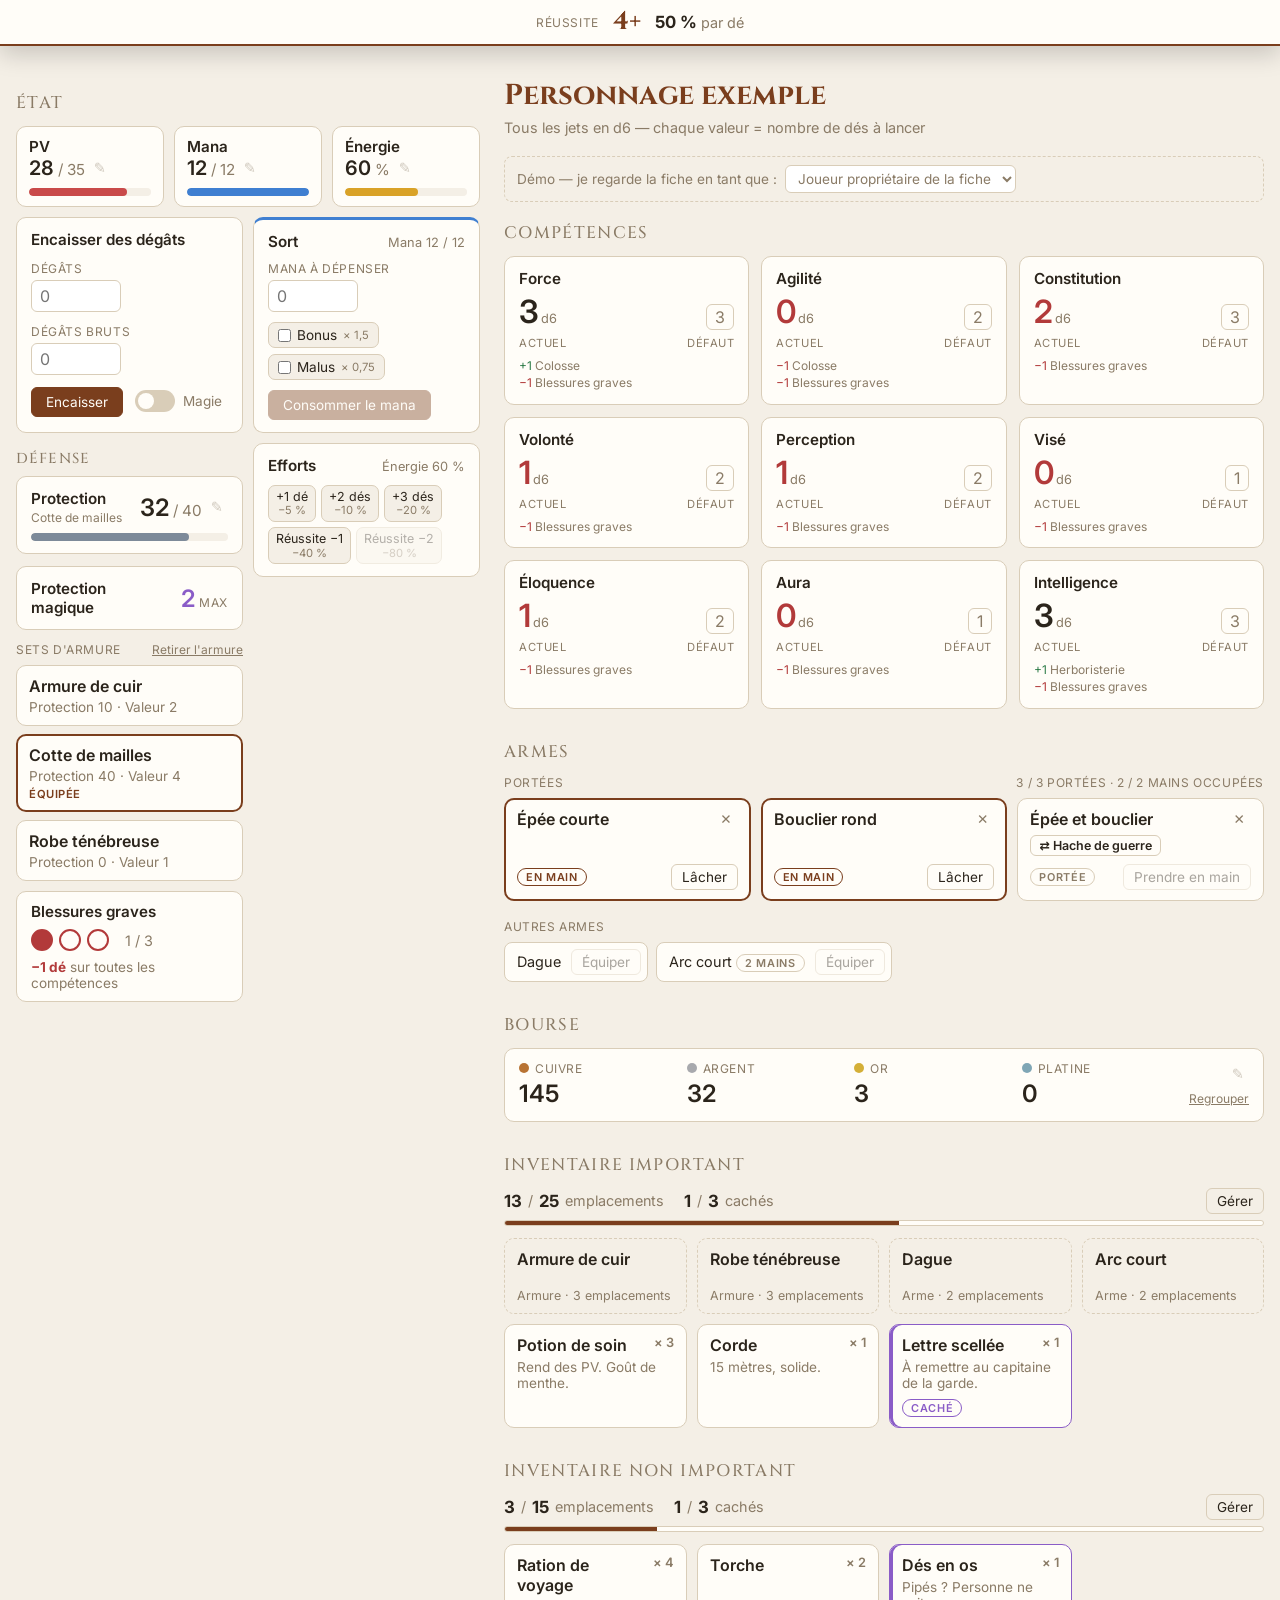
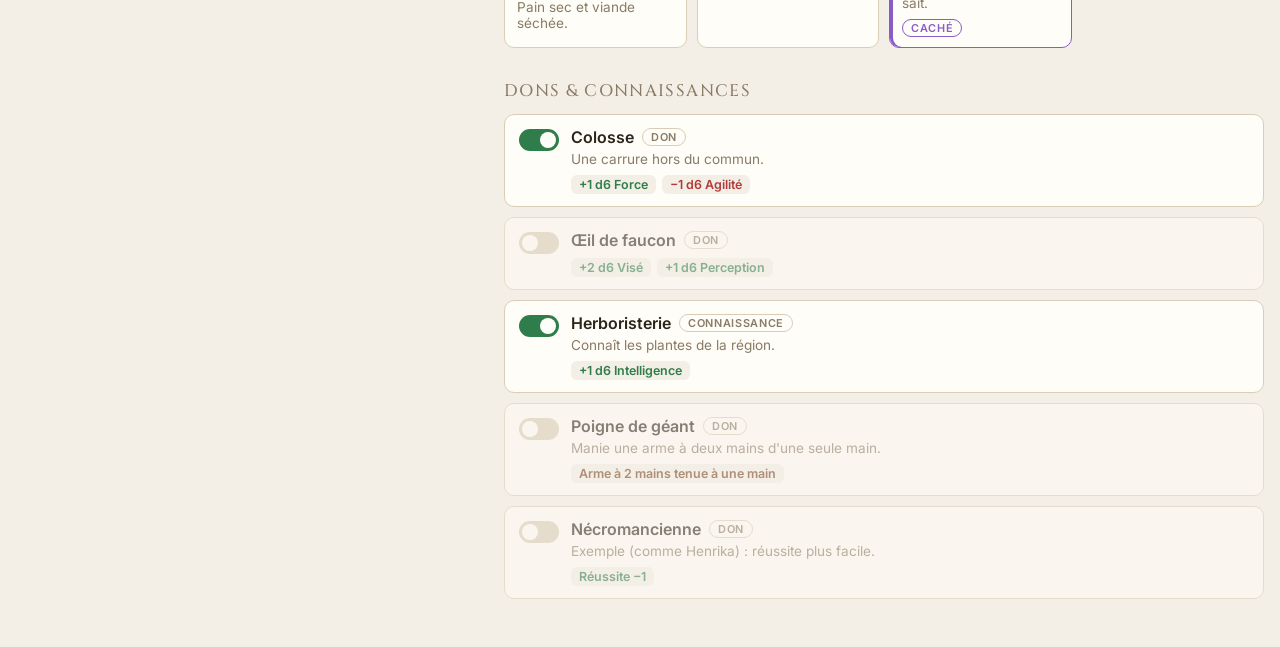
==== commit 5bb61e46: "Version 0.3.6 : la Défense dans la colonne de gauche, avant les Blessures graves - Protection, Prote" ====
--- a/fiches/nardin/index.html
+++ b/fiches/nardin/index.html
@@ -7,21 +7,21 @@
 <link rel="preconnect" href="https://fonts.googleapis.com">
 <link href="https://fonts.googleapis.com/css2?family=Cinzel:wght@500;700&family=Inter:wght@400;600&display=swap" rel="stylesheet">
 <!-- VERSION (?v=…) : la même que dans ../../index.html, à changer partout à chaque mise à jour. -->
-<link rel="stylesheet" href="css/base.css?v=0.3.5">
-<link rel="stylesheet" href="css/composants.css?v=0.3.5">
-<link rel="stylesheet" href="css/ressources.css?v=0.3.5">
-<link rel="stylesheet" href="css/degats.css?v=0.3.5">
-<link rel="stylesheet" href="css/mana.css?v=0.3.5">
-<link rel="stylesheet" href="css/colonnes.css?v=0.3.5">
-<link rel="stylesheet" href="css/blessures.css?v=0.3.5">
-<link rel="stylesheet" href="css/armures.css?v=0.3.5">
-<link rel="stylesheet" href="css/armes.css?v=0.3.5">
-<link rel="stylesheet" href="css/bourse.css?v=0.3.5">
-<link rel="stylesheet" href="css/inventaire.css?v=0.3.5">
-<link rel="stylesheet" href="css/competences.css?v=0.3.5">
-<link rel="stylesheet" href="css/dons.css?v=0.3.5">
-<link rel="stylesheet" href="css/mj.css?v=0.3.5">
-<link rel="stylesheet" href="css/reussite.css?v=0.3.5">
+<link rel="stylesheet" href="css/base.css?v=0.3.6">
+<link rel="stylesheet" href="css/composants.css?v=0.3.6">
+<link rel="stylesheet" href="css/ressources.css?v=0.3.6">
+<link rel="stylesheet" href="css/degats.css?v=0.3.6">
+<link rel="stylesheet" href="css/mana.css?v=0.3.6">
+<link rel="stylesheet" href="css/colonnes.css?v=0.3.6">
+<link rel="stylesheet" href="css/blessures.css?v=0.3.6">
+<link rel="stylesheet" href="css/armures.css?v=0.3.6">
+<link rel="stylesheet" href="css/armes.css?v=0.3.6">
+<link rel="stylesheet" href="css/bourse.css?v=0.3.6">
+<link rel="stylesheet" href="css/inventaire.css?v=0.3.6">
+<link rel="stylesheet" href="css/competences.css?v=0.3.6">
+<link rel="stylesheet" href="css/dons.css?v=0.3.6">
+<link rel="stylesheet" href="css/mj.css?v=0.3.6">
+<link rel="stylesheet" href="css/reussite.css?v=0.3.6">
 </head>
 <body>
 <div class="page-fiche">
@@ -46,6 +46,12 @@
   <div class="pile-etat">
     <section class="ressources solo" id="res-pv"></section>
     <div id="zone-degats"></div>
+    <section class="bloc-defense" id="bloc-defense" aria-label="Défense">
+      <h3 class="titre-defense">Défense</h3>
+      <section class="ressources deux" id="ressources-defense"></section>
+      <div class="sous-label"><span>Sets d'armure</span><span id="retirer-armure"></span></div>
+      <section class="armures" id="armures"></section>
+    </section>
     <div id="blessures"></div>
     <section class="ressources solo" id="res-mana"></section>
     <div id="zone-mana"></div>
@@ -57,11 +63,6 @@
 <main class="fiche">
   <h2>Compétences</h2>
   <section class="competences" id="competences"></section>
-
-  <h2>Défense</h2>
-  <section class="ressources deux" id="ressources-defense"></section>
-  <div class="sous-label"><span>Sets d'armure</span><span id="retirer-armure"></span></div>
-  <section class="armures" id="armures"></section>
 
   <h2>Armes</h2>
   <div class="sous-label sous-label--haut"><span>Portées</span><span id="compteur-armes"></span></div>
@@ -86,53 +87,53 @@
 <aside class="panneau-reussite" id="reussite" aria-label="Seuil de réussite"></aside>
 
 <!-- Outils -->
-<script src="js/outils.js?v=0.3.5"></script>
+<script src="js/outils.js?v=0.3.6"></script>
 <!-- Règles du jeu : données et calculs (aucun affichage) -->
-<script src="js/regles/competences.js?v=0.3.5"></script>
-<script src="js/regles/ressources.js?v=0.3.5"></script>
-<script src="js/regles/armures.js?v=0.3.5"></script>
-<script src="js/regles/armes.js?v=0.3.5"></script>
-<script src="js/regles/bourse.js?v=0.3.5"></script>
-<script src="js/regles/inventaires.js?v=0.3.5"></script>
-<script src="js/regles/blessures.js?v=0.3.5"></script>
-<script src="js/regles/efforts.js?v=0.3.5"></script>
-<script src="js/regles/fatigue.js?v=0.3.5"></script>
-<script src="js/regles/mana.js?v=0.3.5"></script>
-<script src="js/regles/reussite.js?v=0.3.5"></script>
-<script src="js/regles/dons.js?v=0.3.5"></script>
-<script src="js/regles/des.js?v=0.3.5"></script>
-<script src="js/regles/droits.js?v=0.3.5"></script>
-<script src="js/regles/fiche.js?v=0.3.5"></script>
+<script src="js/regles/competences.js?v=0.3.6"></script>
+<script src="js/regles/ressources.js?v=0.3.6"></script>
+<script src="js/regles/armures.js?v=0.3.6"></script>
+<script src="js/regles/armes.js?v=0.3.6"></script>
+<script src="js/regles/bourse.js?v=0.3.6"></script>
+<script src="js/regles/inventaires.js?v=0.3.6"></script>
+<script src="js/regles/blessures.js?v=0.3.6"></script>
+<script src="js/regles/efforts.js?v=0.3.6"></script>
+<script src="js/regles/fatigue.js?v=0.3.6"></script>
+<script src="js/regles/mana.js?v=0.3.6"></script>
+<script src="js/regles/reussite.js?v=0.3.6"></script>
+<script src="js/regles/dons.js?v=0.3.6"></script>
+<script src="js/regles/des.js?v=0.3.6"></script>
+<script src="js/regles/droits.js?v=0.3.6"></script>
+<script src="js/regles/fiche.js?v=0.3.6"></script>
 <!-- Actions : modifient la fiche en vérifiant les droits -->
-<script src="js/actions/etat.js?v=0.3.5"></script>
-<script src="js/actions/degats.js?v=0.3.5"></script>
-<script src="js/actions/mana.js?v=0.3.5"></script>
-<script src="js/actions/equipement.js?v=0.3.5"></script>
-<script src="js/actions/bourse.js?v=0.3.5"></script>
-<script src="js/actions/inventaire.js?v=0.3.5"></script>
-<script src="js/actions/dons.js?v=0.3.5"></script>
+<script src="js/actions/etat.js?v=0.3.6"></script>
+<script src="js/actions/degats.js?v=0.3.6"></script>
+<script src="js/actions/mana.js?v=0.3.6"></script>
+<script src="js/actions/equipement.js?v=0.3.6"></script>
+<script src="js/actions/bourse.js?v=0.3.6"></script>
+<script src="js/actions/inventaire.js?v=0.3.6"></script>
+<script src="js/actions/dons.js?v=0.3.6"></script>
 <!-- Affichage : un fichier par bloc de la fiche -->
-<script src="js/affichage/ressources.js?v=0.3.5"></script>
-<script src="js/affichage/usure.js?v=0.3.5"></script>
-<script src="js/affichage/efforts.js?v=0.3.5"></script>
-<script src="js/affichage/reussite.js?v=0.3.5"></script>
-<script src="js/affichage/degats.js?v=0.3.5"></script>
-<script src="js/affichage/mana.js?v=0.3.5"></script>
-<script src="js/affichage/blessures.js?v=0.3.5"></script>
-<script src="js/affichage/armures.js?v=0.3.5"></script>
-<script src="js/affichage/armes.js?v=0.3.5"></script>
-<script src="js/affichage/bourse.js?v=0.3.5"></script>
-<script src="js/affichage/inventaire.js?v=0.3.5"></script>
-<script src="js/affichage/competences.js?v=0.3.5"></script>
-<script src="js/affichage/dons.js?v=0.3.5"></script>
-<script src="js/affichage/nouveau-don.js?v=0.3.5"></script>
-<script src="js/affichage/reglages-mj.js?v=0.3.5"></script>
-<script src="js/affichage/portrait.js?v=0.3.5"></script>
+<script src="js/affichage/ressources.js?v=0.3.6"></script>
+<script src="js/affichage/usure.js?v=0.3.6"></script>
+<script src="js/affichage/efforts.js?v=0.3.6"></script>
+<script src="js/affichage/reussite.js?v=0.3.6"></script>
+<script src="js/affichage/degats.js?v=0.3.6"></script>
+<script src="js/affichage/mana.js?v=0.3.6"></script>
+<script src="js/affichage/blessures.js?v=0.3.6"></script>
+<script src="js/affichage/armures.js?v=0.3.6"></script>
+<script src="js/affichage/armes.js?v=0.3.6"></script>
+<script src="js/affichage/bourse.js?v=0.3.6"></script>
+<script src="js/affichage/inventaire.js?v=0.3.6"></script>
+<script src="js/affichage/competences.js?v=0.3.6"></script>
+<script src="js/affichage/dons.js?v=0.3.6"></script>
+<script src="js/affichage/nouveau-don.js?v=0.3.6"></script>
+<script src="js/affichage/reglages-mj.js?v=0.3.6"></script>
+<script src="js/affichage/portrait.js?v=0.3.6"></script>
 <!-- Lien avec le site (fiche ouverte dans le Grimoire) -->
-<script src="js/integration/donnees-rp.js?v=0.3.5"></script>
-<script src="js/integration/site.js?v=0.3.5"></script>
+<script src="js/integration/donnees-rp.js?v=0.3.6"></script>
+<script src="js/integration/site.js?v=0.3.6"></script>
 <!-- Démo (fiche ouverte seule) et démarrage : toujours en dernier -->
-<script src="js/demo.js?v=0.3.5"></script>
-<script src="js/demarrage.js?v=0.3.5"></script>
+<script src="js/demo.js?v=0.3.6"></script>
+<script src="js/demarrage.js?v=0.3.6"></script>
 </body>
 </html>
--- a/fiches/nardin/css/colonnes.css
+++ b/fiches/nardin/css/colonnes.css
@@ -34,41 +34,55 @@
 .efforts-carte { background: var(--carte); border: 1px solid var(--bord); border-radius: 10px; padding: 12px 14px; height: 100%; }
 .efforts-carte .efforts, .efforts-carte .fatigue-info, .efforts-carte .effort-actif { margin-top: 10px; }
 
-/* Selon la largeur de la colonne de l'état (requête de conteneur) :
-   < 400 px (téléphone, petit PC) : tout l'un sous l'autre.
-   ≥ 400 px : les trois jauges PV / Mana / Énergie sur la même ligne, leurs outils en dessous
-              sur deux colonnes (Dégâts | Sort, Blessures | Efforts).
-   ≥ 600 px : chaque outil juste sous sa jauge : Dégâts (+ Blessures) | Sort | Efforts. */
-.colonne-etat { container-type: inline-size; }
-@container (min-width: 400px) {
+/* Défense (Protection, Protection magique, sets d'armure), juste avant les Blessures graves */
+.bloc-defense { container: defense / inline-size; }
+.titre-defense {
+  font-family: Cinzel, Georgia, serif; font-weight: 500; font-size: .9rem; letter-spacing: .08em;
+  text-transform: uppercase; color: var(--doux); margin: 6px 0 8px;
+}
+.bloc-defense .sous-label { margin-top: 12px; }
+@container defense (max-width: 399px) { #ressources-defense { grid-template-columns: minmax(0, 1fr); } }
+
+/* Selon la largeur de la colonne de l'état (requête de conteneur « etat ») :
+   < 400 px (téléphone, petit PC) : tout l'un sous l'autre (PV, Dégâts, Défense, Blessures, Mana, Sort…).
+   ≥ 400 px : les trois jauges PV / Mana / Énergie sur la même ligne ; dessous Dégâts | Sort,
+              puis Défense | Efforts, puis Blessures (sous la Défense).
+   ≥ 600 px : chaque outil juste sous sa jauge (Dégâts | Sort | Efforts), puis la Défense
+              sur toute la largeur, puis les Blessures graves. */
+.colonne-etat { container: etat / inline-size; }
+@container etat (min-width: 400px) {
   .pile-etat {
     grid-template-columns: repeat(6, minmax(0, 1fr));
     grid-template-areas:
       "pv pv mana mana energie energie"
       "degats degats degats sort sort sort"
-      "blessures blessures blessures efforts efforts efforts";
+      "defense defense defense efforts efforts efforts"
+      "blessures blessures blessures . . .";
     align-items: stretch;
   }
   #res-pv { grid-area: pv; }        #res-mana { grid-area: mana; }      #res-energie { grid-area: energie; }
-  #zone-degats { grid-area: degats; } #zone-mana { grid-area: sort; }  #zone-efforts { grid-area: efforts; }
+  #zone-degats { grid-area: degats; } #zone-mana { grid-area: sort; }  #zone-efforts { grid-area: efforts; align-self: start; }
+  #bloc-defense { grid-area: defense; }
   #blessures { grid-area: blessures; }
   /* Même hauteur sur une ligne : les jauges entre elles, les outils entre eux */
   .pile-etat > .ressources.solo > .res, #zone-degats > .degats, #zone-mana > .mana-sort { height: 100%; }
   .pile-etat > #blessures { align-self: start; }
   /* Jauges plus compactes quand elles sont trois sur une ligne étroite */
-  .pile-etat .res { padding: 10px 12px; }
-  .pile-etat .res-haut { flex-direction: column; align-items: flex-start; gap: 0; }
-  .pile-etat .res-val { font-size: 1.25rem; }
+  .pile-etat > .ressources.solo .res { padding: 10px 12px; }
+  .pile-etat > .ressources.solo .res-haut { flex-direction: column; align-items: flex-start; gap: 0; }
+  .pile-etat > .ressources.solo .res-val { font-size: 1.25rem; }
 }
-@container (min-width: 600px) {
+@container etat (min-width: 600px) {
   .pile-etat {
     grid-template-areas:
       "pv pv mana mana energie energie"
       "degats degats sort sort efforts efforts"
+      "defense defense defense defense defense defense"
       "blessures blessures . . . .";
   }
-  .pile-etat .res-haut { flex-direction: row; align-items: center; gap: 10px; }
-  .pile-etat .res-val { font-size: 1.4rem; }
+  #zone-efforts { align-self: stretch; }
+  .pile-etat > .ressources.solo .res-haut { flex-direction: row; align-items: center; gap: 10px; }
+  .pile-etat > .ressources.solo .res-val { font-size: 1.4rem; }
   .pile-etat .champ-degat input { width: 74px; }
 }
 
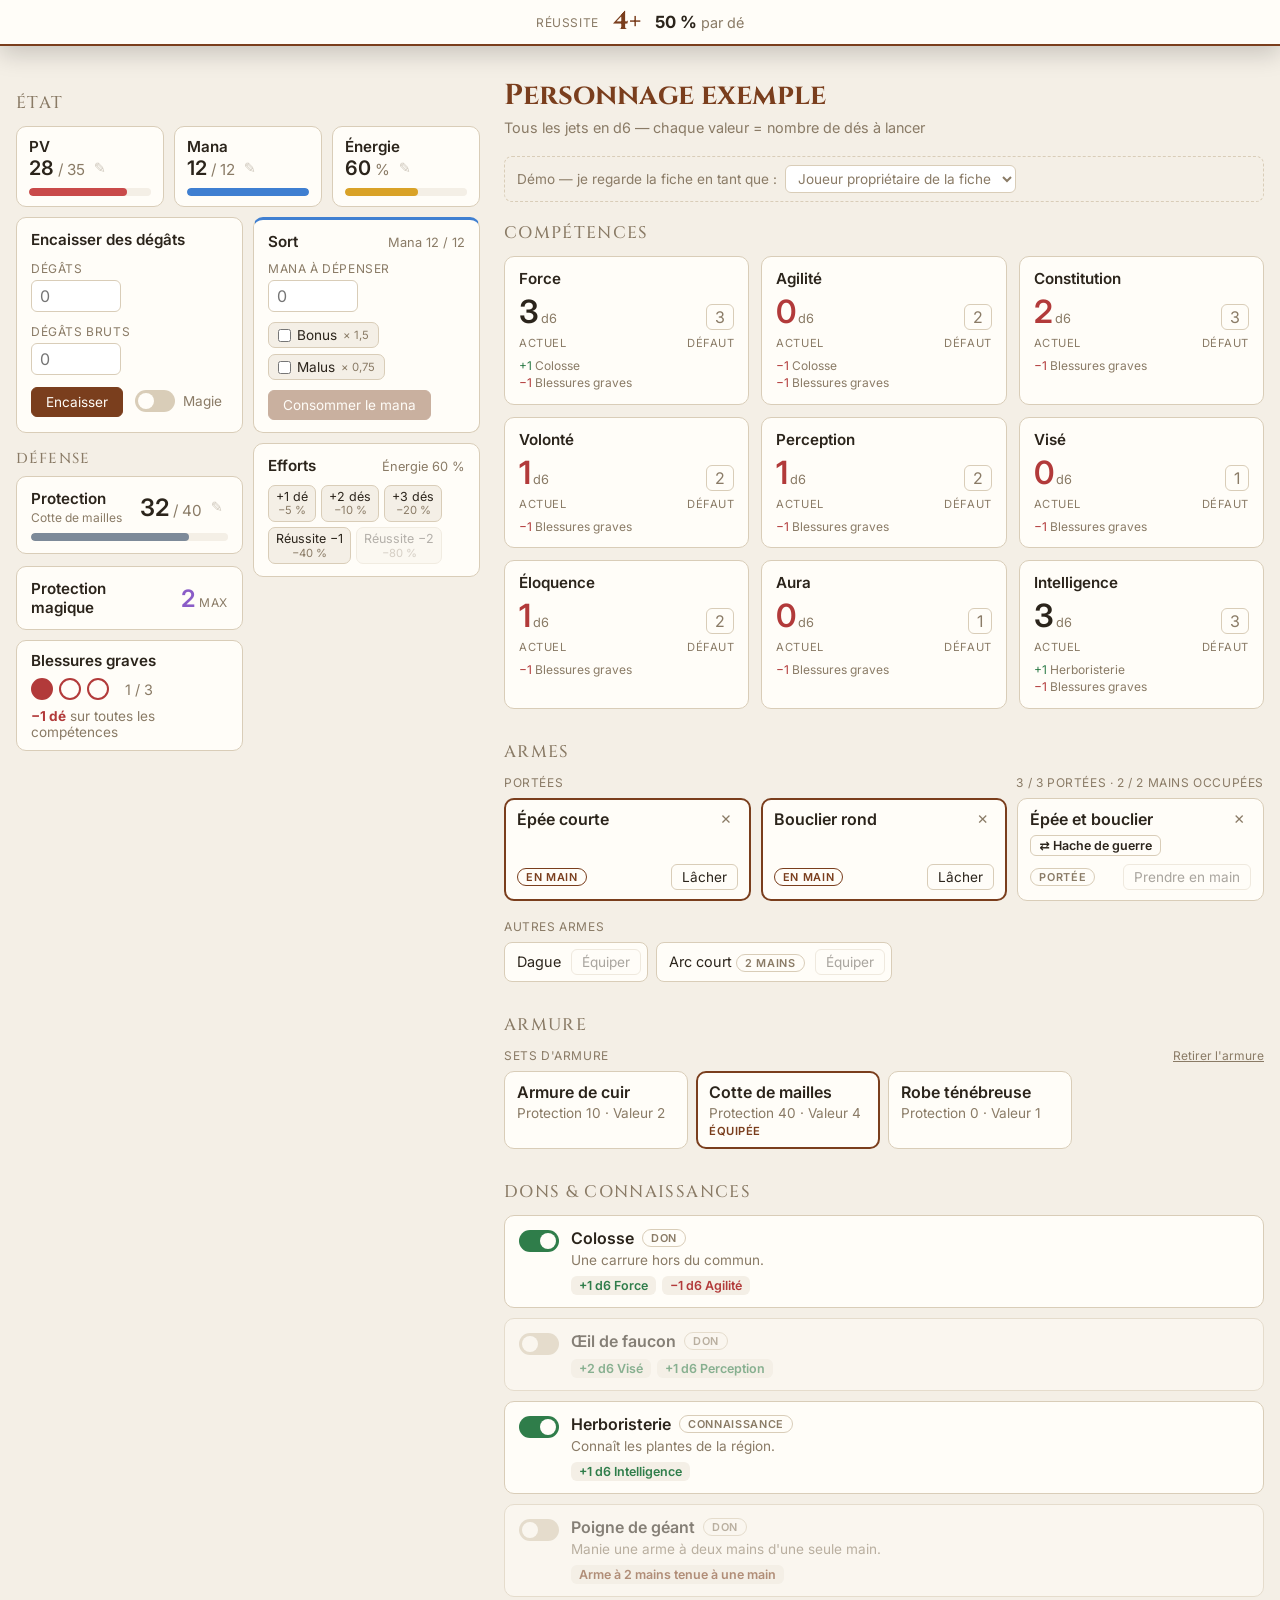
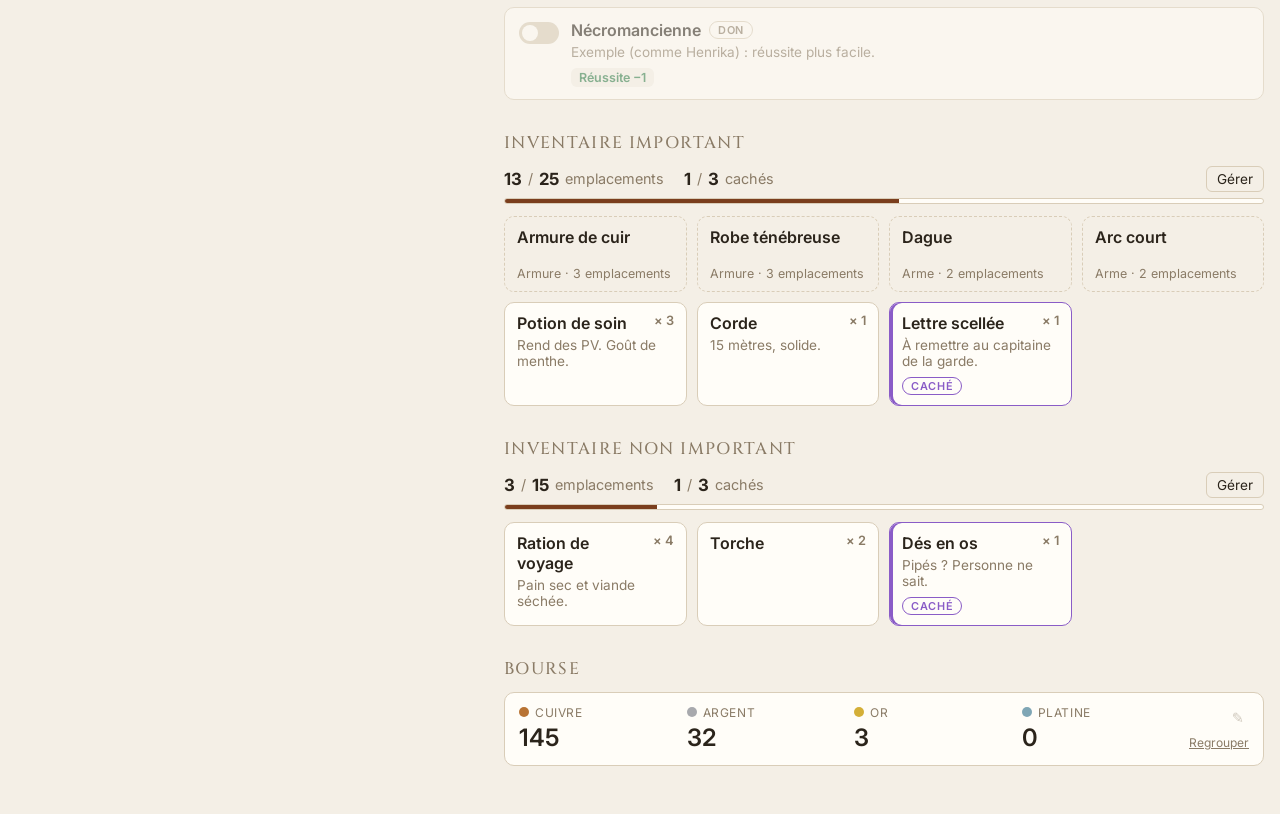
==== commit 1fbba936: "Version 0.3.7 : nouvel ordre du centre de la fiche Compétences, Armes, Armure (les sets d'armure qui" ====
--- a/fiches/nardin/index.html
+++ b/fiches/nardin/index.html
@@ -7,21 +7,21 @@
 <link rel="preconnect" href="https://fonts.googleapis.com">
 <link href="https://fonts.googleapis.com/css2?family=Cinzel:wght@500;700&family=Inter:wght@400;600&display=swap" rel="stylesheet">
 <!-- VERSION (?v=…) : la même que dans ../../index.html, à changer partout à chaque mise à jour. -->
-<link rel="stylesheet" href="css/base.css?v=0.3.6">
-<link rel="stylesheet" href="css/composants.css?v=0.3.6">
-<link rel="stylesheet" href="css/ressources.css?v=0.3.6">
-<link rel="stylesheet" href="css/degats.css?v=0.3.6">
-<link rel="stylesheet" href="css/mana.css?v=0.3.6">
-<link rel="stylesheet" href="css/colonnes.css?v=0.3.6">
-<link rel="stylesheet" href="css/blessures.css?v=0.3.6">
-<link rel="stylesheet" href="css/armures.css?v=0.3.6">
-<link rel="stylesheet" href="css/armes.css?v=0.3.6">
-<link rel="stylesheet" href="css/bourse.css?v=0.3.6">
-<link rel="stylesheet" href="css/inventaire.css?v=0.3.6">
-<link rel="stylesheet" href="css/competences.css?v=0.3.6">
-<link rel="stylesheet" href="css/dons.css?v=0.3.6">
-<link rel="stylesheet" href="css/mj.css?v=0.3.6">
-<link rel="stylesheet" href="css/reussite.css?v=0.3.6">
+<link rel="stylesheet" href="css/base.css?v=0.3.7">
+<link rel="stylesheet" href="css/composants.css?v=0.3.7">
+<link rel="stylesheet" href="css/ressources.css?v=0.3.7">
+<link rel="stylesheet" href="css/degats.css?v=0.3.7">
+<link rel="stylesheet" href="css/mana.css?v=0.3.7">
+<link rel="stylesheet" href="css/colonnes.css?v=0.3.7">
+<link rel="stylesheet" href="css/blessures.css?v=0.3.7">
+<link rel="stylesheet" href="css/armures.css?v=0.3.7">
+<link rel="stylesheet" href="css/armes.css?v=0.3.7">
+<link rel="stylesheet" href="css/bourse.css?v=0.3.7">
+<link rel="stylesheet" href="css/inventaire.css?v=0.3.7">
+<link rel="stylesheet" href="css/competences.css?v=0.3.7">
+<link rel="stylesheet" href="css/dons.css?v=0.3.7">
+<link rel="stylesheet" href="css/mj.css?v=0.3.7">
+<link rel="stylesheet" href="css/reussite.css?v=0.3.7">
 </head>
 <body>
 <div class="page-fiche">
@@ -49,8 +49,6 @@
     <section class="bloc-defense" id="bloc-defense" aria-label="Défense">
       <h3 class="titre-defense">Défense</h3>
       <section class="ressources deux" id="ressources-defense"></section>
-      <div class="sous-label"><span>Sets d'armure</span><span id="retirer-armure"></span></div>
-      <section class="armures" id="armures"></section>
     </section>
     <div id="blessures"></div>
     <section class="ressources solo" id="res-mana"></section>
@@ -70,15 +68,19 @@
   <div class="sous-label"><span>Autres armes</span></div>
   <section class="inventaire" id="armes-inventaire"></section>
 
-  <h2>Bourse</h2>
-  <section class="bourse" id="bourse"></section>
+  <h2>Armure</h2>
+  <div class="sous-label sous-label--haut"><span>Sets d'armure</span><span id="retirer-armure"></span></div>
+  <section class="armures" id="armures"></section>
+
+  <h2>Dons &amp; connaissances</h2>
+  <section class="dons" id="dons"></section>
+  <div id="zone-mj"></div>
 
   <div id="zone-inventaire"></div>
   <div id="zone-inventaireNonImportant"></div>
 
-  <h2>Dons &amp; connaissances</h2>
-  <section class="dons" id="dons"></section>
-  <div id="zone-mj"></div>
+  <h2>Bourse</h2>
+  <section class="bourse" id="bourse"></section>
 
   <div id="reglages-mj"></div>
 </main>
@@ -87,53 +89,53 @@
 <aside class="panneau-reussite" id="reussite" aria-label="Seuil de réussite"></aside>
 
 <!-- Outils -->
-<script src="js/outils.js?v=0.3.6"></script>
+<script src="js/outils.js?v=0.3.7"></script>
 <!-- Règles du jeu : données et calculs (aucun affichage) -->
-<script src="js/regles/competences.js?v=0.3.6"></script>
-<script src="js/regles/ressources.js?v=0.3.6"></script>
-<script src="js/regles/armures.js?v=0.3.6"></script>
-<script src="js/regles/armes.js?v=0.3.6"></script>
-<script src="js/regles/bourse.js?v=0.3.6"></script>
-<script src="js/regles/inventaires.js?v=0.3.6"></script>
-<script src="js/regles/blessures.js?v=0.3.6"></script>
-<script src="js/regles/efforts.js?v=0.3.6"></script>
-<script src="js/regles/fatigue.js?v=0.3.6"></script>
-<script src="js/regles/mana.js?v=0.3.6"></script>
-<script src="js/regles/reussite.js?v=0.3.6"></script>
-<script src="js/regles/dons.js?v=0.3.6"></script>
-<script src="js/regles/des.js?v=0.3.6"></script>
-<script src="js/regles/droits.js?v=0.3.6"></script>
-<script src="js/regles/fiche.js?v=0.3.6"></script>
+<script src="js/regles/competences.js?v=0.3.7"></script>
+<script src="js/regles/ressources.js?v=0.3.7"></script>
+<script src="js/regles/armures.js?v=0.3.7"></script>
+<script src="js/regles/armes.js?v=0.3.7"></script>
+<script src="js/regles/bourse.js?v=0.3.7"></script>
+<script src="js/regles/inventaires.js?v=0.3.7"></script>
+<script src="js/regles/blessures.js?v=0.3.7"></script>
+<script src="js/regles/efforts.js?v=0.3.7"></script>
+<script src="js/regles/fatigue.js?v=0.3.7"></script>
+<script src="js/regles/mana.js?v=0.3.7"></script>
+<script src="js/regles/reussite.js?v=0.3.7"></script>
+<script src="js/regles/dons.js?v=0.3.7"></script>
+<script src="js/regles/des.js?v=0.3.7"></script>
+<script src="js/regles/droits.js?v=0.3.7"></script>
+<script src="js/regles/fiche.js?v=0.3.7"></script>
 <!-- Actions : modifient la fiche en vérifiant les droits -->
-<script src="js/actions/etat.js?v=0.3.6"></script>
-<script src="js/actions/degats.js?v=0.3.6"></script>
-<script src="js/actions/mana.js?v=0.3.6"></script>
-<script src="js/actions/equipement.js?v=0.3.6"></script>
-<script src="js/actions/bourse.js?v=0.3.6"></script>
-<script src="js/actions/inventaire.js?v=0.3.6"></script>
-<script src="js/actions/dons.js?v=0.3.6"></script>
+<script src="js/actions/etat.js?v=0.3.7"></script>
+<script src="js/actions/degats.js?v=0.3.7"></script>
+<script src="js/actions/mana.js?v=0.3.7"></script>
+<script src="js/actions/equipement.js?v=0.3.7"></script>
+<script src="js/actions/bourse.js?v=0.3.7"></script>
+<script src="js/actions/inventaire.js?v=0.3.7"></script>
+<script src="js/actions/dons.js?v=0.3.7"></script>
 <!-- Affichage : un fichier par bloc de la fiche -->
-<script src="js/affichage/ressources.js?v=0.3.6"></script>
-<script src="js/affichage/usure.js?v=0.3.6"></script>
-<script src="js/affichage/efforts.js?v=0.3.6"></script>
-<script src="js/affichage/reussite.js?v=0.3.6"></script>
-<script src="js/affichage/degats.js?v=0.3.6"></script>
-<script src="js/affichage/mana.js?v=0.3.6"></script>
-<script src="js/affichage/blessures.js?v=0.3.6"></script>
-<script src="js/affichage/armures.js?v=0.3.6"></script>
-<script src="js/affichage/armes.js?v=0.3.6"></script>
-<script src="js/affichage/bourse.js?v=0.3.6"></script>
-<script src="js/affichage/inventaire.js?v=0.3.6"></script>
-<script src="js/affichage/competences.js?v=0.3.6"></script>
-<script src="js/affichage/dons.js?v=0.3.6"></script>
-<script src="js/affichage/nouveau-don.js?v=0.3.6"></script>
-<script src="js/affichage/reglages-mj.js?v=0.3.6"></script>
-<script src="js/affichage/portrait.js?v=0.3.6"></script>
+<script src="js/affichage/ressources.js?v=0.3.7"></script>
+<script src="js/affichage/usure.js?v=0.3.7"></script>
+<script src="js/affichage/efforts.js?v=0.3.7"></script>
+<script src="js/affichage/reussite.js?v=0.3.7"></script>
+<script src="js/affichage/degats.js?v=0.3.7"></script>
+<script src="js/affichage/mana.js?v=0.3.7"></script>
+<script src="js/affichage/blessures.js?v=0.3.7"></script>
+<script src="js/affichage/armures.js?v=0.3.7"></script>
+<script src="js/affichage/armes.js?v=0.3.7"></script>
+<script src="js/affichage/bourse.js?v=0.3.7"></script>
+<script src="js/affichage/inventaire.js?v=0.3.7"></script>
+<script src="js/affichage/competences.js?v=0.3.7"></script>
+<script src="js/affichage/dons.js?v=0.3.7"></script>
+<script src="js/affichage/nouveau-don.js?v=0.3.7"></script>
+<script src="js/affichage/reglages-mj.js?v=0.3.7"></script>
+<script src="js/affichage/portrait.js?v=0.3.7"></script>
 <!-- Lien avec le site (fiche ouverte dans le Grimoire) -->
-<script src="js/integration/donnees-rp.js?v=0.3.6"></script>
-<script src="js/integration/site.js?v=0.3.6"></script>
+<script src="js/integration/donnees-rp.js?v=0.3.7"></script>
+<script src="js/integration/site.js?v=0.3.7"></script>
 <!-- Démo (fiche ouverte seule) et démarrage : toujours en dernier -->
-<script src="js/demo.js?v=0.3.6"></script>
-<script src="js/demarrage.js?v=0.3.6"></script>
+<script src="js/demo.js?v=0.3.7"></script>
+<script src="js/demarrage.js?v=0.3.7"></script>
 </body>
 </html>
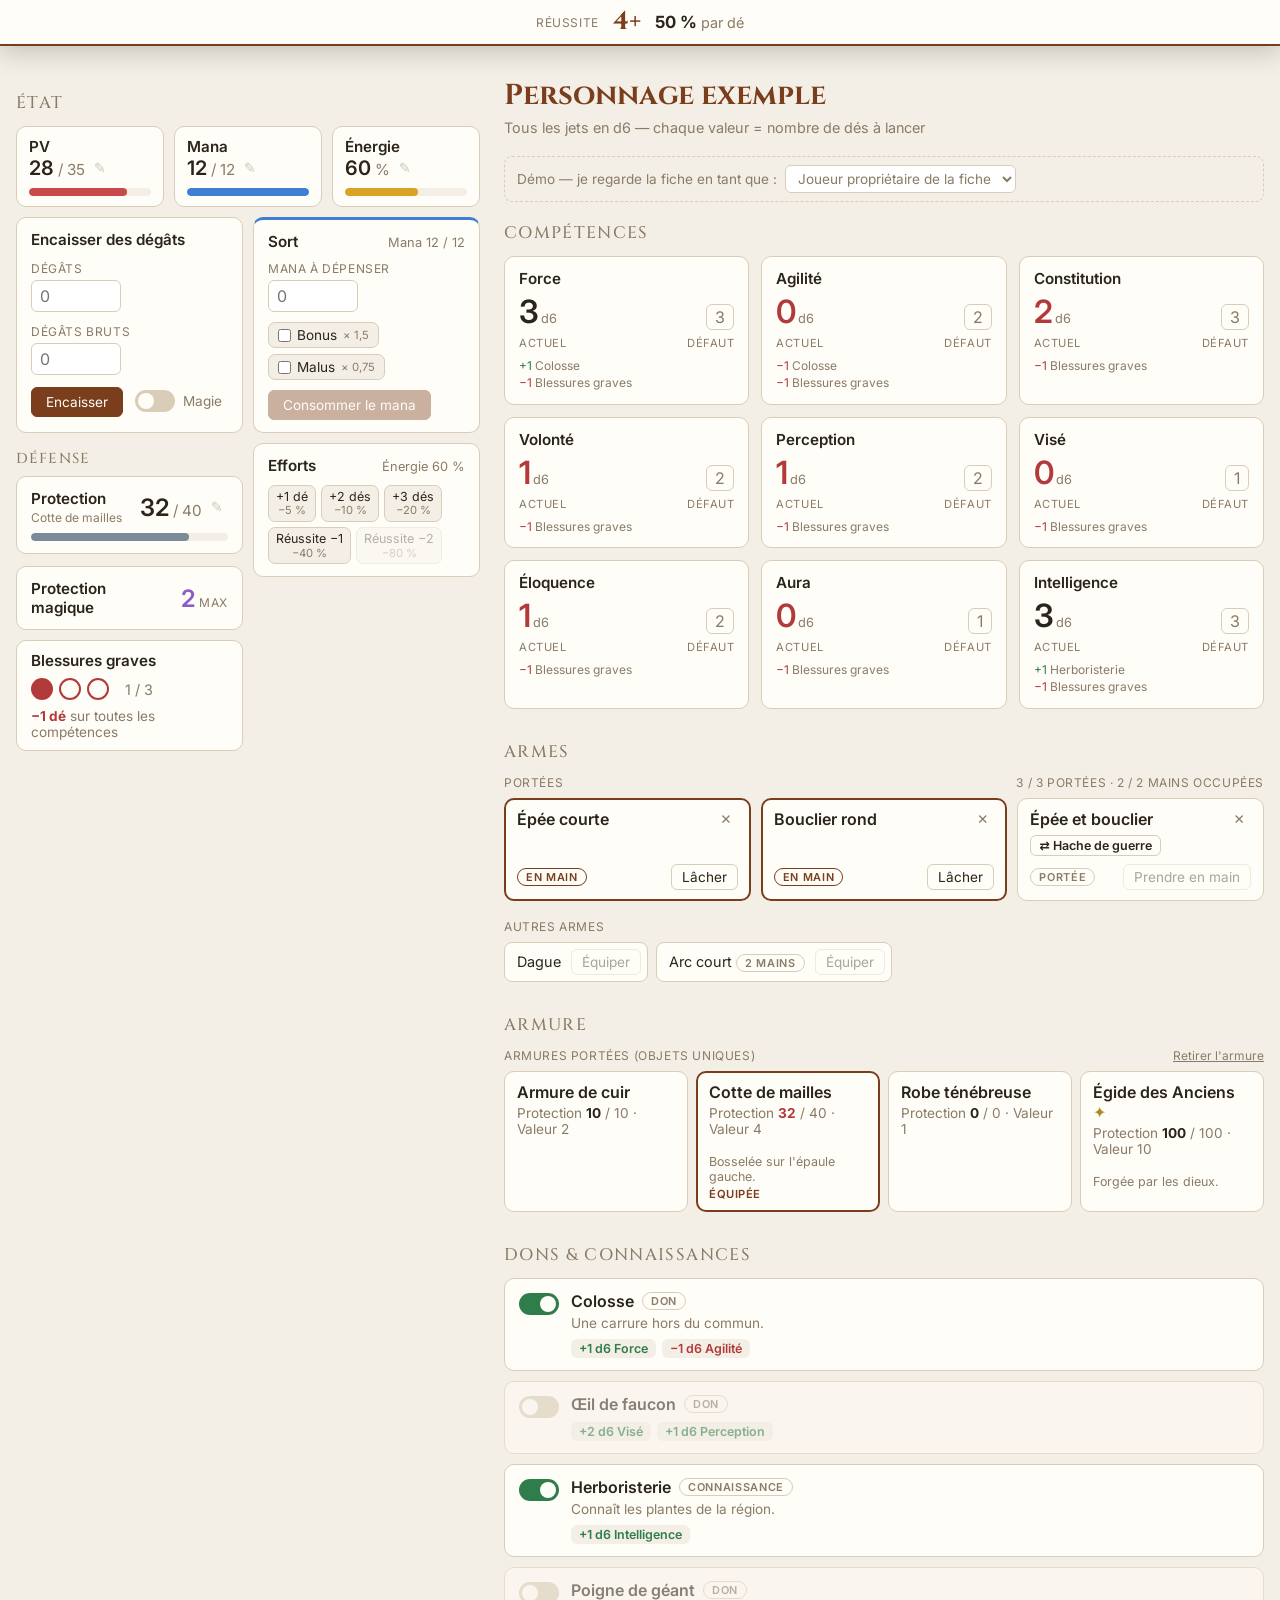
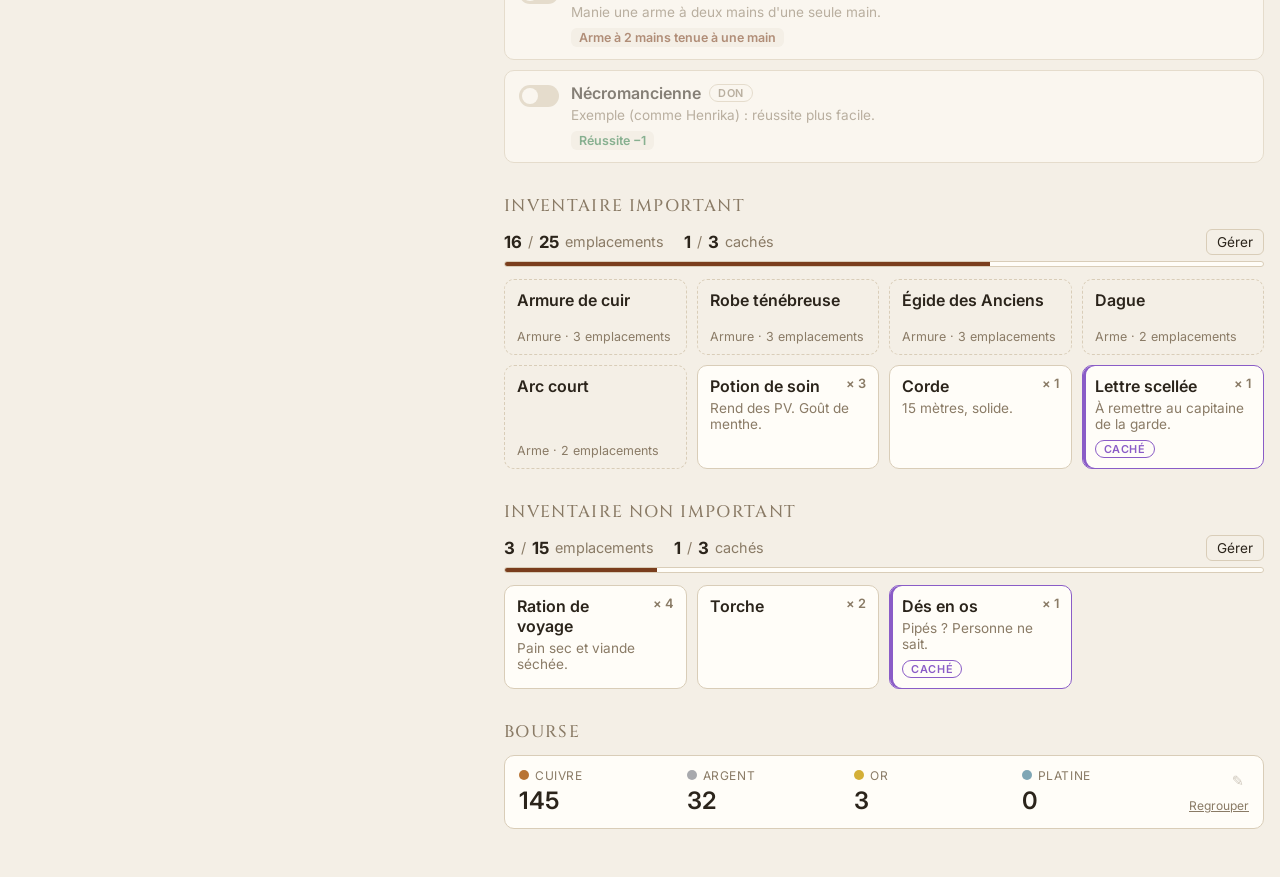
==== commit a9536288: "Version 0.4 : les armures deviennent des objets uniques du JDR - Apps Script : Objets.gs (onglet « O" ====
--- a/fiches/nardin/index.html
+++ b/fiches/nardin/index.html
@@ -7,21 +7,21 @@
 <link rel="preconnect" href="https://fonts.googleapis.com">
 <link href="https://fonts.googleapis.com/css2?family=Cinzel:wght@500;700&family=Inter:wght@400;600&display=swap" rel="stylesheet">
 <!-- VERSION (?v=…) : la même que dans ../../index.html, à changer partout à chaque mise à jour. -->
-<link rel="stylesheet" href="css/base.css?v=0.3.7">
-<link rel="stylesheet" href="css/composants.css?v=0.3.7">
-<link rel="stylesheet" href="css/ressources.css?v=0.3.7">
-<link rel="stylesheet" href="css/degats.css?v=0.3.7">
-<link rel="stylesheet" href="css/mana.css?v=0.3.7">
-<link rel="stylesheet" href="css/colonnes.css?v=0.3.7">
-<link rel="stylesheet" href="css/blessures.css?v=0.3.7">
-<link rel="stylesheet" href="css/armures.css?v=0.3.7">
-<link rel="stylesheet" href="css/armes.css?v=0.3.7">
-<link rel="stylesheet" href="css/bourse.css?v=0.3.7">
-<link rel="stylesheet" href="css/inventaire.css?v=0.3.7">
-<link rel="stylesheet" href="css/competences.css?v=0.3.7">
-<link rel="stylesheet" href="css/dons.css?v=0.3.7">
-<link rel="stylesheet" href="css/mj.css?v=0.3.7">
-<link rel="stylesheet" href="css/reussite.css?v=0.3.7">
+<link rel="stylesheet" href="css/base.css?v=0.4">
+<link rel="stylesheet" href="css/composants.css?v=0.4">
+<link rel="stylesheet" href="css/ressources.css?v=0.4">
+<link rel="stylesheet" href="css/degats.css?v=0.4">
+<link rel="stylesheet" href="css/mana.css?v=0.4">
+<link rel="stylesheet" href="css/colonnes.css?v=0.4">
+<link rel="stylesheet" href="css/blessures.css?v=0.4">
+<link rel="stylesheet" href="css/armures.css?v=0.4">
+<link rel="stylesheet" href="css/armes.css?v=0.4">
+<link rel="stylesheet" href="css/bourse.css?v=0.4">
+<link rel="stylesheet" href="css/inventaire.css?v=0.4">
+<link rel="stylesheet" href="css/competences.css?v=0.4">
+<link rel="stylesheet" href="css/dons.css?v=0.4">
+<link rel="stylesheet" href="css/mj.css?v=0.4">
+<link rel="stylesheet" href="css/reussite.css?v=0.4">
 </head>
 <body>
 <div class="page-fiche">
@@ -69,7 +69,7 @@
   <section class="inventaire" id="armes-inventaire"></section>
 
   <h2>Armure</h2>
-  <div class="sous-label sous-label--haut"><span>Sets d'armure</span><span id="retirer-armure"></span></div>
+  <div class="sous-label sous-label--haut"><span>Armures portées (objets uniques)</span><span id="retirer-armure"></span></div>
   <section class="armures" id="armures"></section>
 
   <h2>Dons &amp; connaissances</h2>
@@ -89,53 +89,54 @@
 <aside class="panneau-reussite" id="reussite" aria-label="Seuil de réussite"></aside>
 
 <!-- Outils -->
-<script src="js/outils.js?v=0.3.7"></script>
+<script src="js/outils.js?v=0.4"></script>
 <!-- Règles du jeu : données et calculs (aucun affichage) -->
-<script src="js/regles/competences.js?v=0.3.7"></script>
-<script src="js/regles/ressources.js?v=0.3.7"></script>
-<script src="js/regles/armures.js?v=0.3.7"></script>
-<script src="js/regles/armes.js?v=0.3.7"></script>
-<script src="js/regles/bourse.js?v=0.3.7"></script>
-<script src="js/regles/inventaires.js?v=0.3.7"></script>
-<script src="js/regles/blessures.js?v=0.3.7"></script>
-<script src="js/regles/efforts.js?v=0.3.7"></script>
-<script src="js/regles/fatigue.js?v=0.3.7"></script>
-<script src="js/regles/mana.js?v=0.3.7"></script>
-<script src="js/regles/reussite.js?v=0.3.7"></script>
-<script src="js/regles/dons.js?v=0.3.7"></script>
-<script src="js/regles/des.js?v=0.3.7"></script>
-<script src="js/regles/droits.js?v=0.3.7"></script>
-<script src="js/regles/fiche.js?v=0.3.7"></script>
+<script src="js/regles/competences.js?v=0.4"></script>
+<script src="js/regles/ressources.js?v=0.4"></script>
+<script src="js/regles/armures.js?v=0.4"></script>
+<script src="js/regles/armes.js?v=0.4"></script>
+<script src="js/regles/bourse.js?v=0.4"></script>
+<script src="js/regles/inventaires.js?v=0.4"></script>
+<script src="js/regles/blessures.js?v=0.4"></script>
+<script src="js/regles/efforts.js?v=0.4"></script>
+<script src="js/regles/fatigue.js?v=0.4"></script>
+<script src="js/regles/mana.js?v=0.4"></script>
+<script src="js/regles/reussite.js?v=0.4"></script>
+<script src="js/regles/dons.js?v=0.4"></script>
+<script src="js/regles/des.js?v=0.4"></script>
+<script src="js/regles/droits.js?v=0.4"></script>
+<script src="js/regles/fiche.js?v=0.4"></script>
 <!-- Actions : modifient la fiche en vérifiant les droits -->
-<script src="js/actions/etat.js?v=0.3.7"></script>
-<script src="js/actions/degats.js?v=0.3.7"></script>
-<script src="js/actions/mana.js?v=0.3.7"></script>
-<script src="js/actions/equipement.js?v=0.3.7"></script>
-<script src="js/actions/bourse.js?v=0.3.7"></script>
-<script src="js/actions/inventaire.js?v=0.3.7"></script>
-<script src="js/actions/dons.js?v=0.3.7"></script>
+<script src="js/actions/etat.js?v=0.4"></script>
+<script src="js/actions/degats.js?v=0.4"></script>
+<script src="js/actions/mana.js?v=0.4"></script>
+<script src="js/actions/equipement.js?v=0.4"></script>
+<script src="js/actions/bourse.js?v=0.4"></script>
+<script src="js/actions/inventaire.js?v=0.4"></script>
+<script src="js/actions/dons.js?v=0.4"></script>
 <!-- Affichage : un fichier par bloc de la fiche -->
-<script src="js/affichage/ressources.js?v=0.3.7"></script>
-<script src="js/affichage/usure.js?v=0.3.7"></script>
-<script src="js/affichage/efforts.js?v=0.3.7"></script>
-<script src="js/affichage/reussite.js?v=0.3.7"></script>
-<script src="js/affichage/degats.js?v=0.3.7"></script>
-<script src="js/affichage/mana.js?v=0.3.7"></script>
-<script src="js/affichage/blessures.js?v=0.3.7"></script>
-<script src="js/affichage/armures.js?v=0.3.7"></script>
-<script src="js/affichage/armes.js?v=0.3.7"></script>
-<script src="js/affichage/bourse.js?v=0.3.7"></script>
-<script src="js/affichage/inventaire.js?v=0.3.7"></script>
-<script src="js/affichage/competences.js?v=0.3.7"></script>
-<script src="js/affichage/dons.js?v=0.3.7"></script>
-<script src="js/affichage/nouveau-don.js?v=0.3.7"></script>
-<script src="js/affichage/reglages-mj.js?v=0.3.7"></script>
-<script src="js/affichage/portrait.js?v=0.3.7"></script>
+<script src="js/affichage/ressources.js?v=0.4"></script>
+<script src="js/affichage/usure.js?v=0.4"></script>
+<script src="js/affichage/efforts.js?v=0.4"></script>
+<script src="js/affichage/reussite.js?v=0.4"></script>
+<script src="js/affichage/degats.js?v=0.4"></script>
+<script src="js/affichage/mana.js?v=0.4"></script>
+<script src="js/affichage/blessures.js?v=0.4"></script>
+<script src="js/affichage/armures.js?v=0.4"></script>
+<script src="js/affichage/armes.js?v=0.4"></script>
+<script src="js/affichage/bourse.js?v=0.4"></script>
+<script src="js/affichage/inventaire.js?v=0.4"></script>
+<script src="js/affichage/competences.js?v=0.4"></script>
+<script src="js/affichage/dons.js?v=0.4"></script>
+<script src="js/affichage/nouveau-don.js?v=0.4"></script>
+<script src="js/affichage/reglages-mj.js?v=0.4"></script>
+<script src="js/affichage/portrait.js?v=0.4"></script>
 <!-- Lien avec le site (fiche ouverte dans le Grimoire) -->
-<script src="js/integration/donnees-rp.js?v=0.3.7"></script>
-<script src="js/integration/site.js?v=0.3.7"></script>
+<script src="js/integration/donnees-rp.js?v=0.4"></script>
+<script src="js/integration/objets.js?v=0.4"></script>
+<script src="js/integration/site.js?v=0.4"></script>
 <!-- Démo (fiche ouverte seule) et démarrage : toujours en dernier -->
-<script src="js/demo.js?v=0.3.7"></script>
-<script src="js/demarrage.js?v=0.3.7"></script>
+<script src="js/demo.js?v=0.4"></script>
+<script src="js/demarrage.js?v=0.4"></script>
 </body>
 </html>
--- a/fiches/nardin/css/armures.css
+++ b/fiches/nardin/css/armures.css
@@ -13,3 +13,12 @@
 .armure-prot { font-size: .85rem; color: var(--doux); }
 
 .armure-etat { font-size: .7rem; text-transform: uppercase; letter-spacing: .05em; color: var(--accent); font-weight: 600; }
+
+/* Objets uniques : usure de chaque armure */
+.armure-prot b { color: var(--texte); }
+.armure.abimee .armure-prot b { color: var(--malus); }
+.armure-usure { display: block; height: 5px; border-radius: 999px; background: var(--bg); overflow: hidden; margin: 3px 0 1px; }
+.armure-usure > span { display: block; height: 100%; border-radius: 999px; background: #7d8a99; }
+.armure.abimee .armure-usure > span { background: var(--malus); }
+.armure-divine { color: #b08a1e; }
+.armure-etat.abimee { color: var(--malus); }
--- a/fiches/nardin/css/mj.css
+++ b/fiches/nardin/css/mj.css
@@ -34,3 +34,4 @@
 .reglage-coches label { display: flex; align-items: baseline; gap: 6px; font-size: .9rem; cursor: pointer; }
 .reglage-coches small { color: var(--doux); }
 .reglage-coches input { accent-color: var(--accent); }
+.reglage-note { margin: 6px 0 0; font-size: .85rem; color: var(--doux); }
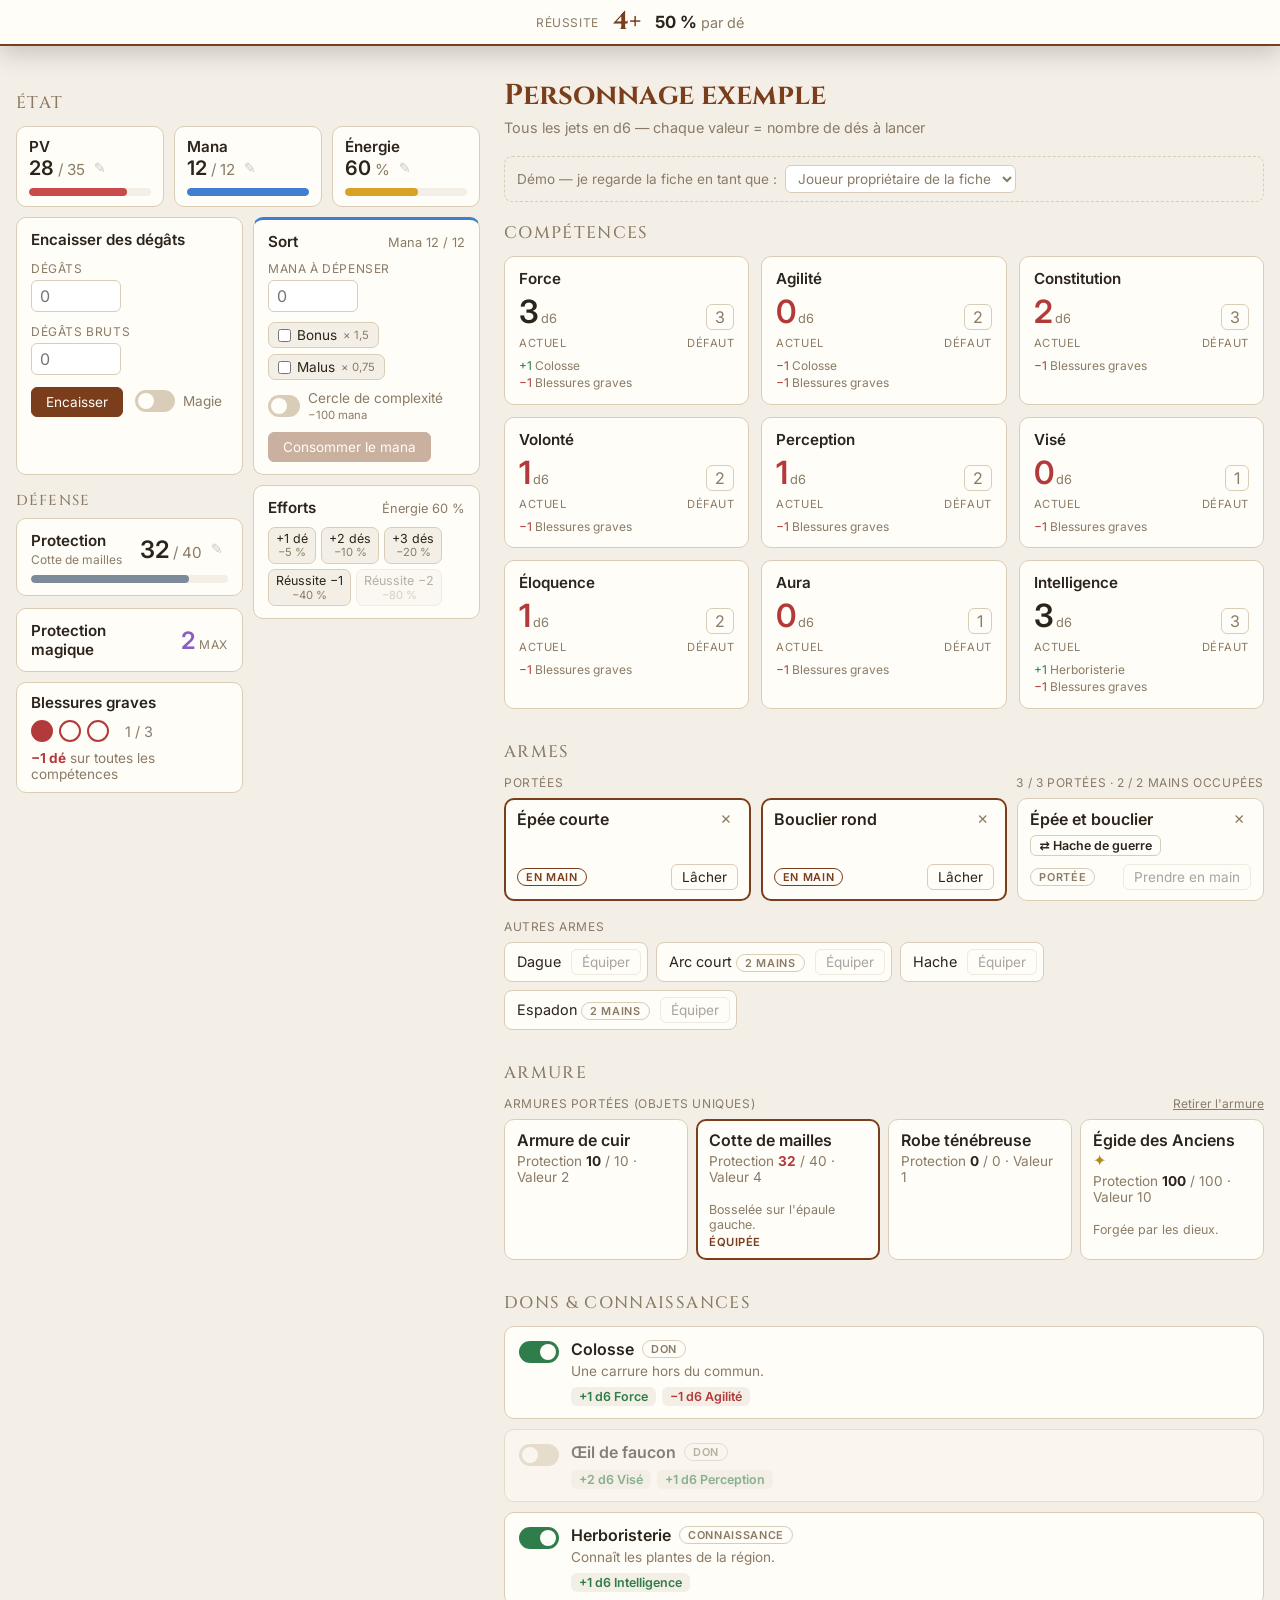
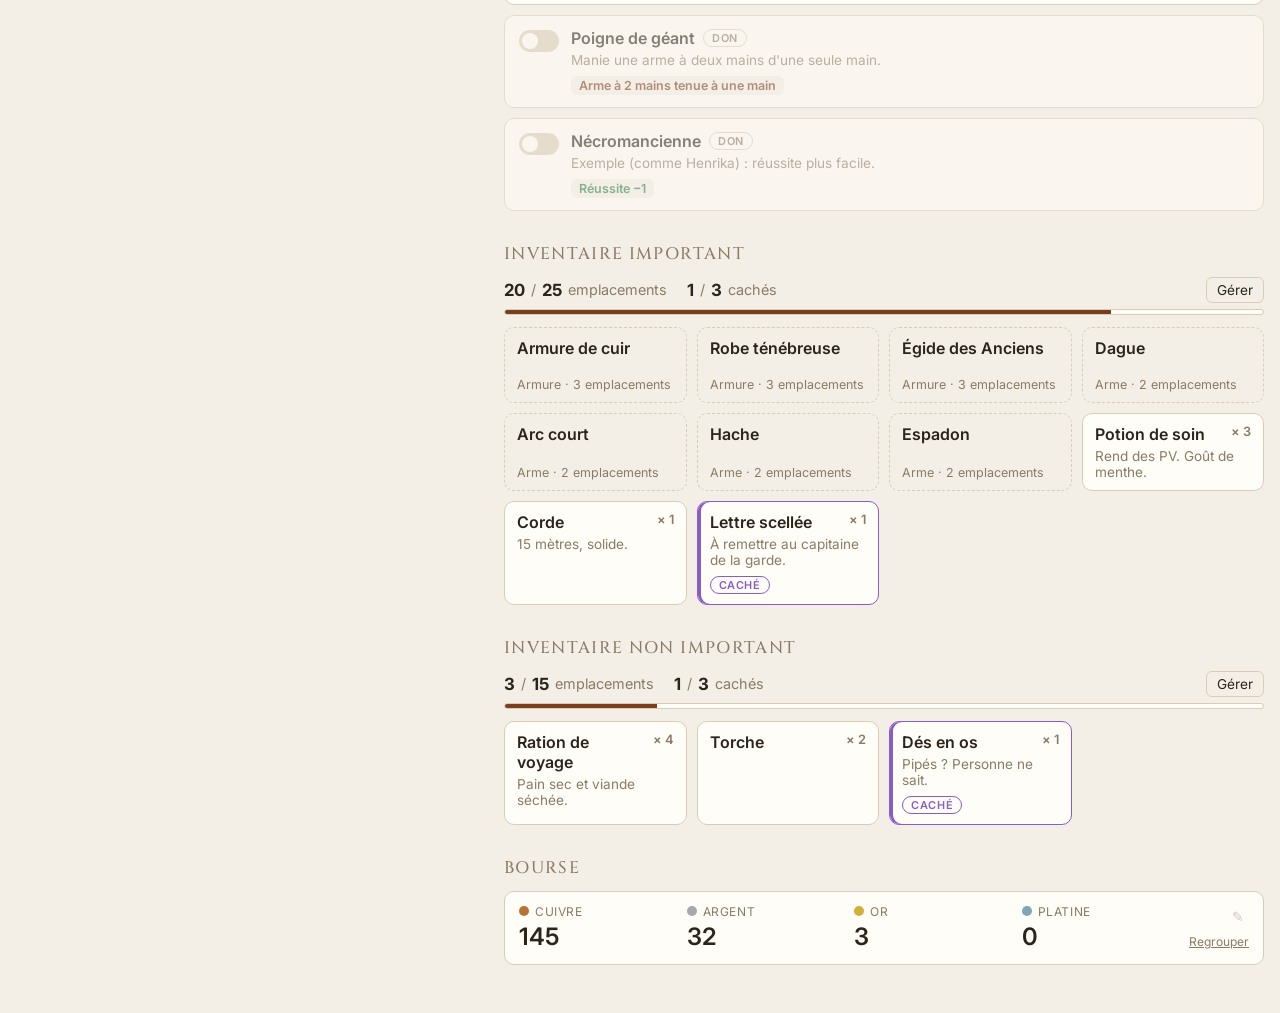
==== commit 9c59cc1a: "Version 0.4.1 : interrupteur « Cercle de complexité » dans le bloc Sort Sur on, le sort coûte 100 de" ====
--- a/fiches/nardin/index.html
+++ b/fiches/nardin/index.html
@@ -7,21 +7,21 @@
 <link rel="preconnect" href="https://fonts.googleapis.com">
 <link href="https://fonts.googleapis.com/css2?family=Cinzel:wght@500;700&family=Inter:wght@400;600&display=swap" rel="stylesheet">
 <!-- VERSION (?v=…) : la même que dans ../../index.html, à changer partout à chaque mise à jour. -->
-<link rel="stylesheet" href="css/base.css?v=0.4">
-<link rel="stylesheet" href="css/composants.css?v=0.4">
-<link rel="stylesheet" href="css/ressources.css?v=0.4">
-<link rel="stylesheet" href="css/degats.css?v=0.4">
-<link rel="stylesheet" href="css/mana.css?v=0.4">
-<link rel="stylesheet" href="css/colonnes.css?v=0.4">
-<link rel="stylesheet" href="css/blessures.css?v=0.4">
-<link rel="stylesheet" href="css/armures.css?v=0.4">
-<link rel="stylesheet" href="css/armes.css?v=0.4">
-<link rel="stylesheet" href="css/bourse.css?v=0.4">
-<link rel="stylesheet" href="css/inventaire.css?v=0.4">
-<link rel="stylesheet" href="css/competences.css?v=0.4">
-<link rel="stylesheet" href="css/dons.css?v=0.4">
-<link rel="stylesheet" href="css/mj.css?v=0.4">
-<link rel="stylesheet" href="css/reussite.css?v=0.4">
+<link rel="stylesheet" href="css/base.css?v=0.4.1">
+<link rel="stylesheet" href="css/composants.css?v=0.4.1">
+<link rel="stylesheet" href="css/ressources.css?v=0.4.1">
+<link rel="stylesheet" href="css/degats.css?v=0.4.1">
+<link rel="stylesheet" href="css/mana.css?v=0.4.1">
+<link rel="stylesheet" href="css/colonnes.css?v=0.4.1">
+<link rel="stylesheet" href="css/blessures.css?v=0.4.1">
+<link rel="stylesheet" href="css/armures.css?v=0.4.1">
+<link rel="stylesheet" href="css/armes.css?v=0.4.1">
+<link rel="stylesheet" href="css/bourse.css?v=0.4.1">
+<link rel="stylesheet" href="css/inventaire.css?v=0.4.1">
+<link rel="stylesheet" href="css/competences.css?v=0.4.1">
+<link rel="stylesheet" href="css/dons.css?v=0.4.1">
+<link rel="stylesheet" href="css/mj.css?v=0.4.1">
+<link rel="stylesheet" href="css/reussite.css?v=0.4.1">
 </head>
 <body>
 <div class="page-fiche">
@@ -89,54 +89,54 @@
 <aside class="panneau-reussite" id="reussite" aria-label="Seuil de réussite"></aside>
 
 <!-- Outils -->
-<script src="js/outils.js?v=0.4"></script>
+<script src="js/outils.js?v=0.4.1"></script>
 <!-- Règles du jeu : données et calculs (aucun affichage) -->
-<script src="js/regles/competences.js?v=0.4"></script>
-<script src="js/regles/ressources.js?v=0.4"></script>
-<script src="js/regles/armures.js?v=0.4"></script>
-<script src="js/regles/armes.js?v=0.4"></script>
-<script src="js/regles/bourse.js?v=0.4"></script>
-<script src="js/regles/inventaires.js?v=0.4"></script>
-<script src="js/regles/blessures.js?v=0.4"></script>
-<script src="js/regles/efforts.js?v=0.4"></script>
-<script src="js/regles/fatigue.js?v=0.4"></script>
-<script src="js/regles/mana.js?v=0.4"></script>
-<script src="js/regles/reussite.js?v=0.4"></script>
-<script src="js/regles/dons.js?v=0.4"></script>
-<script src="js/regles/des.js?v=0.4"></script>
-<script src="js/regles/droits.js?v=0.4"></script>
-<script src="js/regles/fiche.js?v=0.4"></script>
+<script src="js/regles/competences.js?v=0.4.1"></script>
+<script src="js/regles/ressources.js?v=0.4.1"></script>
+<script src="js/regles/armures.js?v=0.4.1"></script>
+<script src="js/regles/armes.js?v=0.4.1"></script>
+<script src="js/regles/bourse.js?v=0.4.1"></script>
+<script src="js/regles/inventaires.js?v=0.4.1"></script>
+<script src="js/regles/blessures.js?v=0.4.1"></script>
+<script src="js/regles/efforts.js?v=0.4.1"></script>
+<script src="js/regles/fatigue.js?v=0.4.1"></script>
+<script src="js/regles/mana.js?v=0.4.1"></script>
+<script src="js/regles/reussite.js?v=0.4.1"></script>
+<script src="js/regles/dons.js?v=0.4.1"></script>
+<script src="js/regles/des.js?v=0.4.1"></script>
+<script src="js/regles/droits.js?v=0.4.1"></script>
+<script src="js/regles/fiche.js?v=0.4.1"></script>
 <!-- Actions : modifient la fiche en vérifiant les droits -->
-<script src="js/actions/etat.js?v=0.4"></script>
-<script src="js/actions/degats.js?v=0.4"></script>
-<script src="js/actions/mana.js?v=0.4"></script>
-<script src="js/actions/equipement.js?v=0.4"></script>
-<script src="js/actions/bourse.js?v=0.4"></script>
-<script src="js/actions/inventaire.js?v=0.4"></script>
-<script src="js/actions/dons.js?v=0.4"></script>
+<script src="js/actions/etat.js?v=0.4.1"></script>
+<script src="js/actions/degats.js?v=0.4.1"></script>
+<script src="js/actions/mana.js?v=0.4.1"></script>
+<script src="js/actions/equipement.js?v=0.4.1"></script>
+<script src="js/actions/bourse.js?v=0.4.1"></script>
+<script src="js/actions/inventaire.js?v=0.4.1"></script>
+<script src="js/actions/dons.js?v=0.4.1"></script>
 <!-- Affichage : un fichier par bloc de la fiche -->
-<script src="js/affichage/ressources.js?v=0.4"></script>
-<script src="js/affichage/usure.js?v=0.4"></script>
-<script src="js/affichage/efforts.js?v=0.4"></script>
-<script src="js/affichage/reussite.js?v=0.4"></script>
-<script src="js/affichage/degats.js?v=0.4"></script>
-<script src="js/affichage/mana.js?v=0.4"></script>
-<script src="js/affichage/blessures.js?v=0.4"></script>
-<script src="js/affichage/armures.js?v=0.4"></script>
-<script src="js/affichage/armes.js?v=0.4"></script>
-<script src="js/affichage/bourse.js?v=0.4"></script>
-<script src="js/affichage/inventaire.js?v=0.4"></script>
-<script src="js/affichage/competences.js?v=0.4"></script>
-<script src="js/affichage/dons.js?v=0.4"></script>
-<script src="js/affichage/nouveau-don.js?v=0.4"></script>
-<script src="js/affichage/reglages-mj.js?v=0.4"></script>
-<script src="js/affichage/portrait.js?v=0.4"></script>
+<script src="js/affichage/ressources.js?v=0.4.1"></script>
+<script src="js/affichage/usure.js?v=0.4.1"></script>
+<script src="js/affichage/efforts.js?v=0.4.1"></script>
+<script src="js/affichage/reussite.js?v=0.4.1"></script>
+<script src="js/affichage/degats.js?v=0.4.1"></script>
+<script src="js/affichage/mana.js?v=0.4.1"></script>
+<script src="js/affichage/blessures.js?v=0.4.1"></script>
+<script src="js/affichage/armures.js?v=0.4.1"></script>
+<script src="js/affichage/armes.js?v=0.4.1"></script>
+<script src="js/affichage/bourse.js?v=0.4.1"></script>
+<script src="js/affichage/inventaire.js?v=0.4.1"></script>
+<script src="js/affichage/competences.js?v=0.4.1"></script>
+<script src="js/affichage/dons.js?v=0.4.1"></script>
+<script src="js/affichage/nouveau-don.js?v=0.4.1"></script>
+<script src="js/affichage/reglages-mj.js?v=0.4.1"></script>
+<script src="js/affichage/portrait.js?v=0.4.1"></script>
 <!-- Lien avec le site (fiche ouverte dans le Grimoire) -->
-<script src="js/integration/donnees-rp.js?v=0.4"></script>
-<script src="js/integration/objets.js?v=0.4"></script>
-<script src="js/integration/site.js?v=0.4"></script>
+<script src="js/integration/donnees-rp.js?v=0.4.1"></script>
+<script src="js/integration/objets.js?v=0.4.1"></script>
+<script src="js/integration/site.js?v=0.4.1"></script>
 <!-- Démo (fiche ouverte seule) et démarrage : toujours en dernier -->
-<script src="js/demo.js?v=0.4"></script>
-<script src="js/demarrage.js?v=0.4"></script>
+<script src="js/demo.js?v=0.4.1"></script>
+<script src="js/demarrage.js?v=0.4.1"></script>
 </body>
 </html>
--- a/fiches/nardin/css/mana.css
+++ b/fiches/nardin/css/mana.css
@@ -22,6 +22,12 @@
 .case-sort input { margin: 0; accent-color: var(--mana); }
 .case-sort.bonus:has(input:checked) { border-color: var(--bonus); color: var(--bonus); font-weight: 600; }
 .case-sort.malus:has(input:checked) { border-color: var(--malus); color: var(--malus); font-weight: 600; }
+/* Interrupteur « Cercle de complexité » (−100 mana en plus) */
+.toggle-cercle { display: flex; align-items: center; gap: 8px; font-size: .85rem; color: var(--doux); cursor: pointer; }
+.toggle-cercle .switch { margin-top: 0; }
+.toggle-cercle small { color: var(--doux); font-weight: 400; }
+.toggle-cercle.on { color: var(--mana); font-weight: 600; }
+.switch.cercle input:checked + span { background: var(--mana); }
 .mana-action { display: flex; flex-wrap: wrap; align-items: center; gap: 8px; }
 .mana-action .erreur { font-size: .8rem; }
 .mana-confirmer { display: flex; flex-direction: column; gap: 6px; font-size: .88rem;
